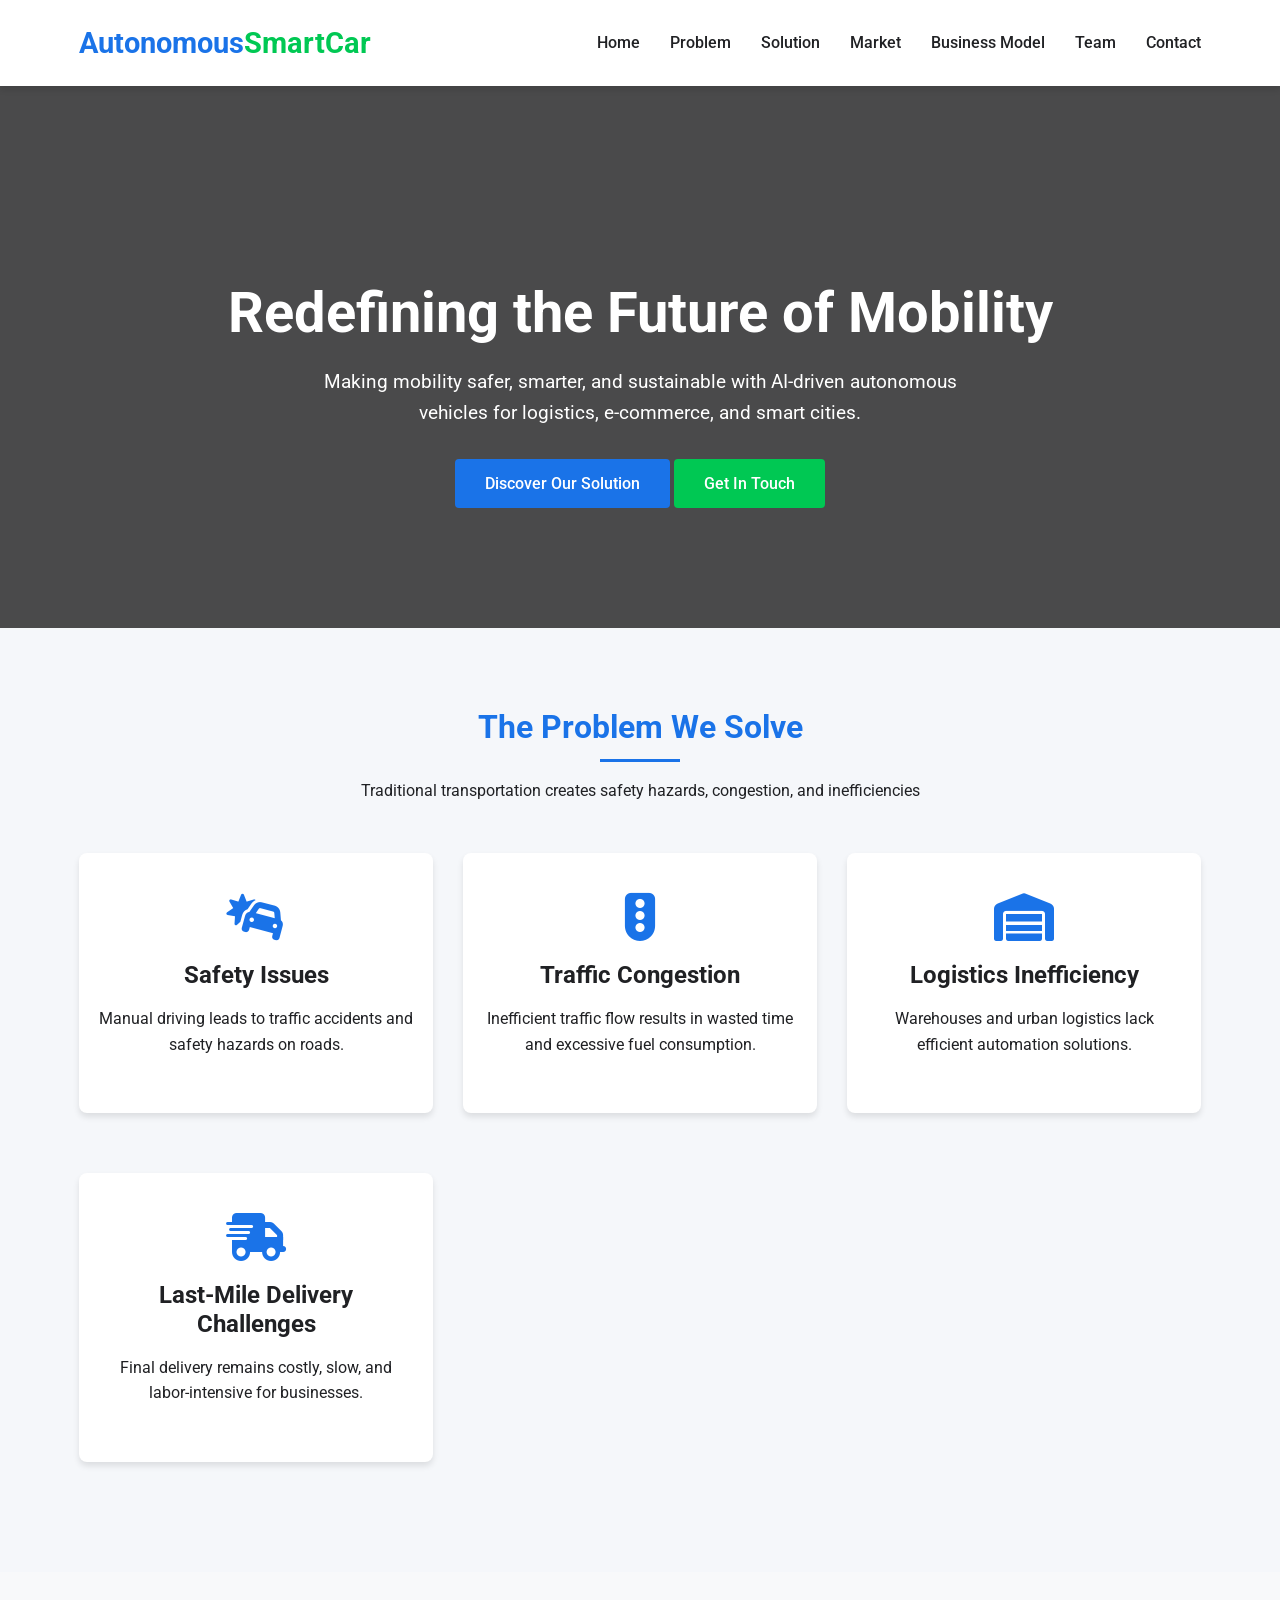
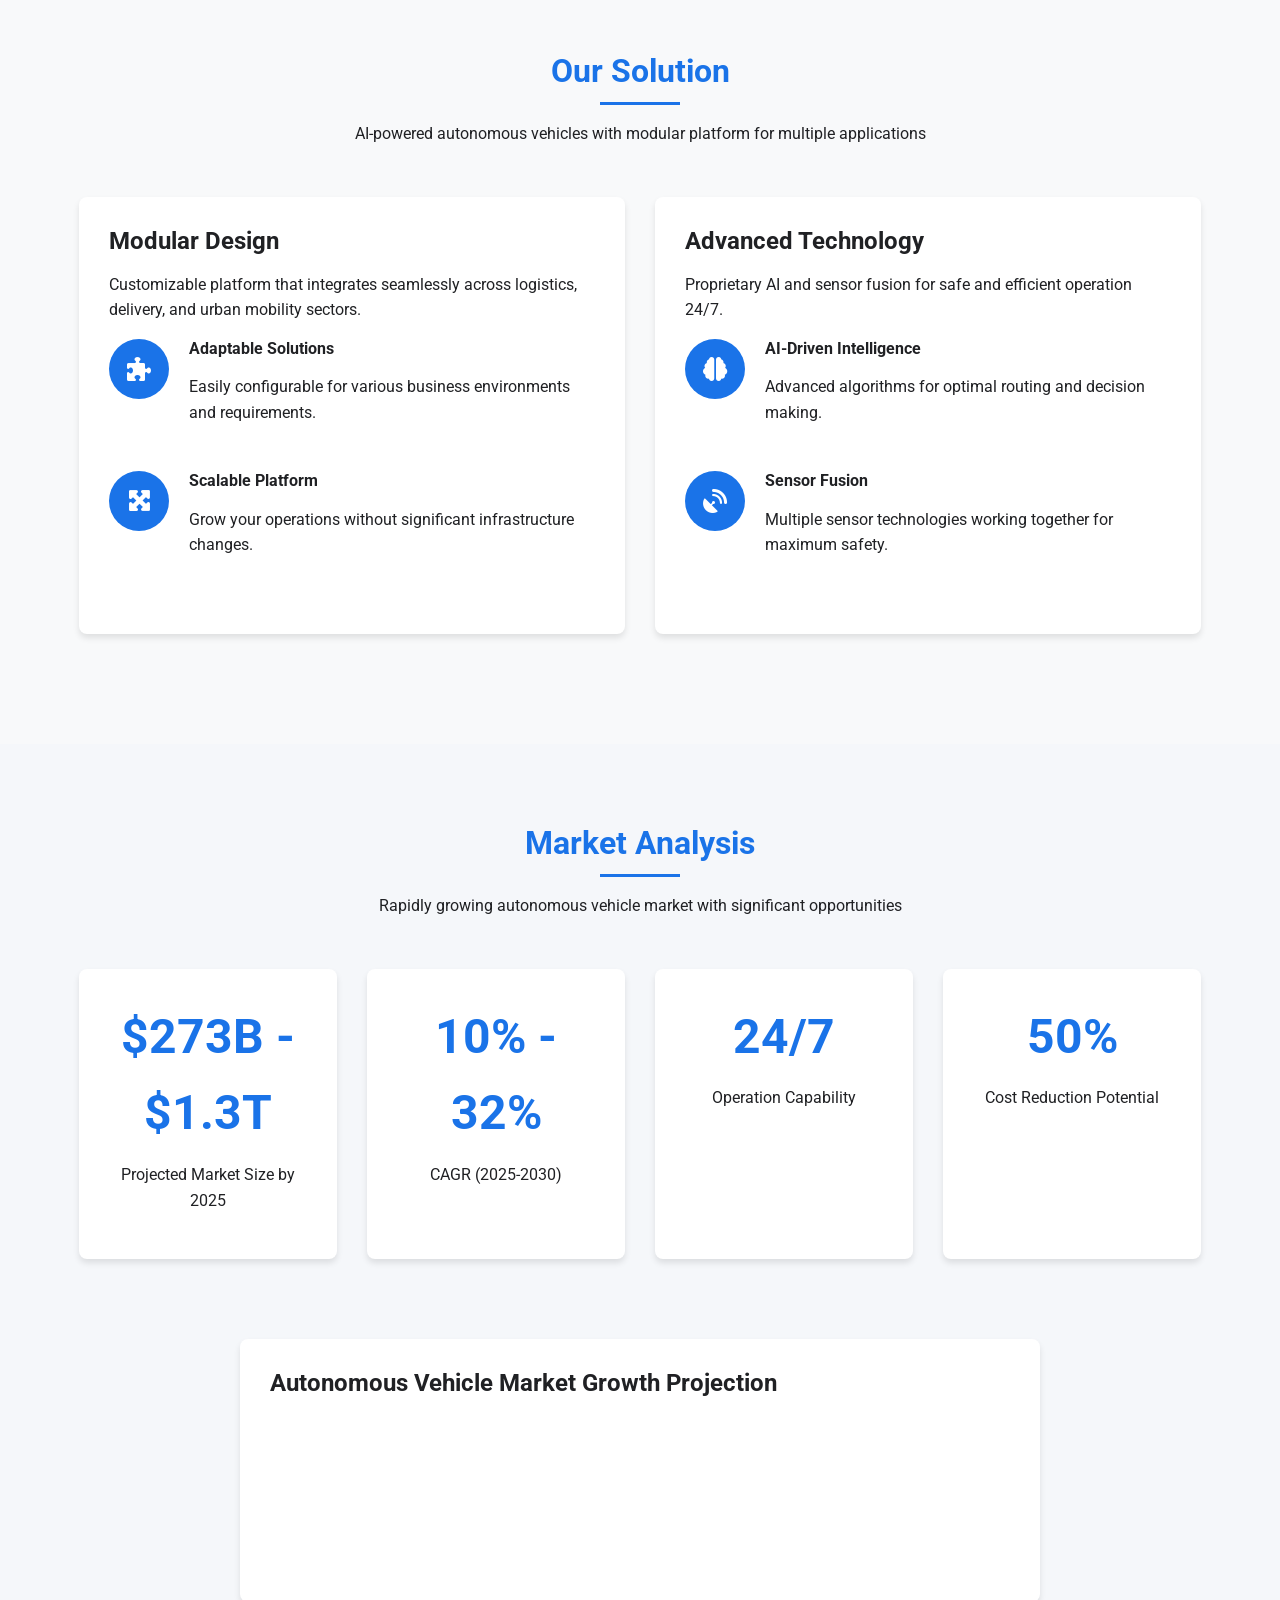
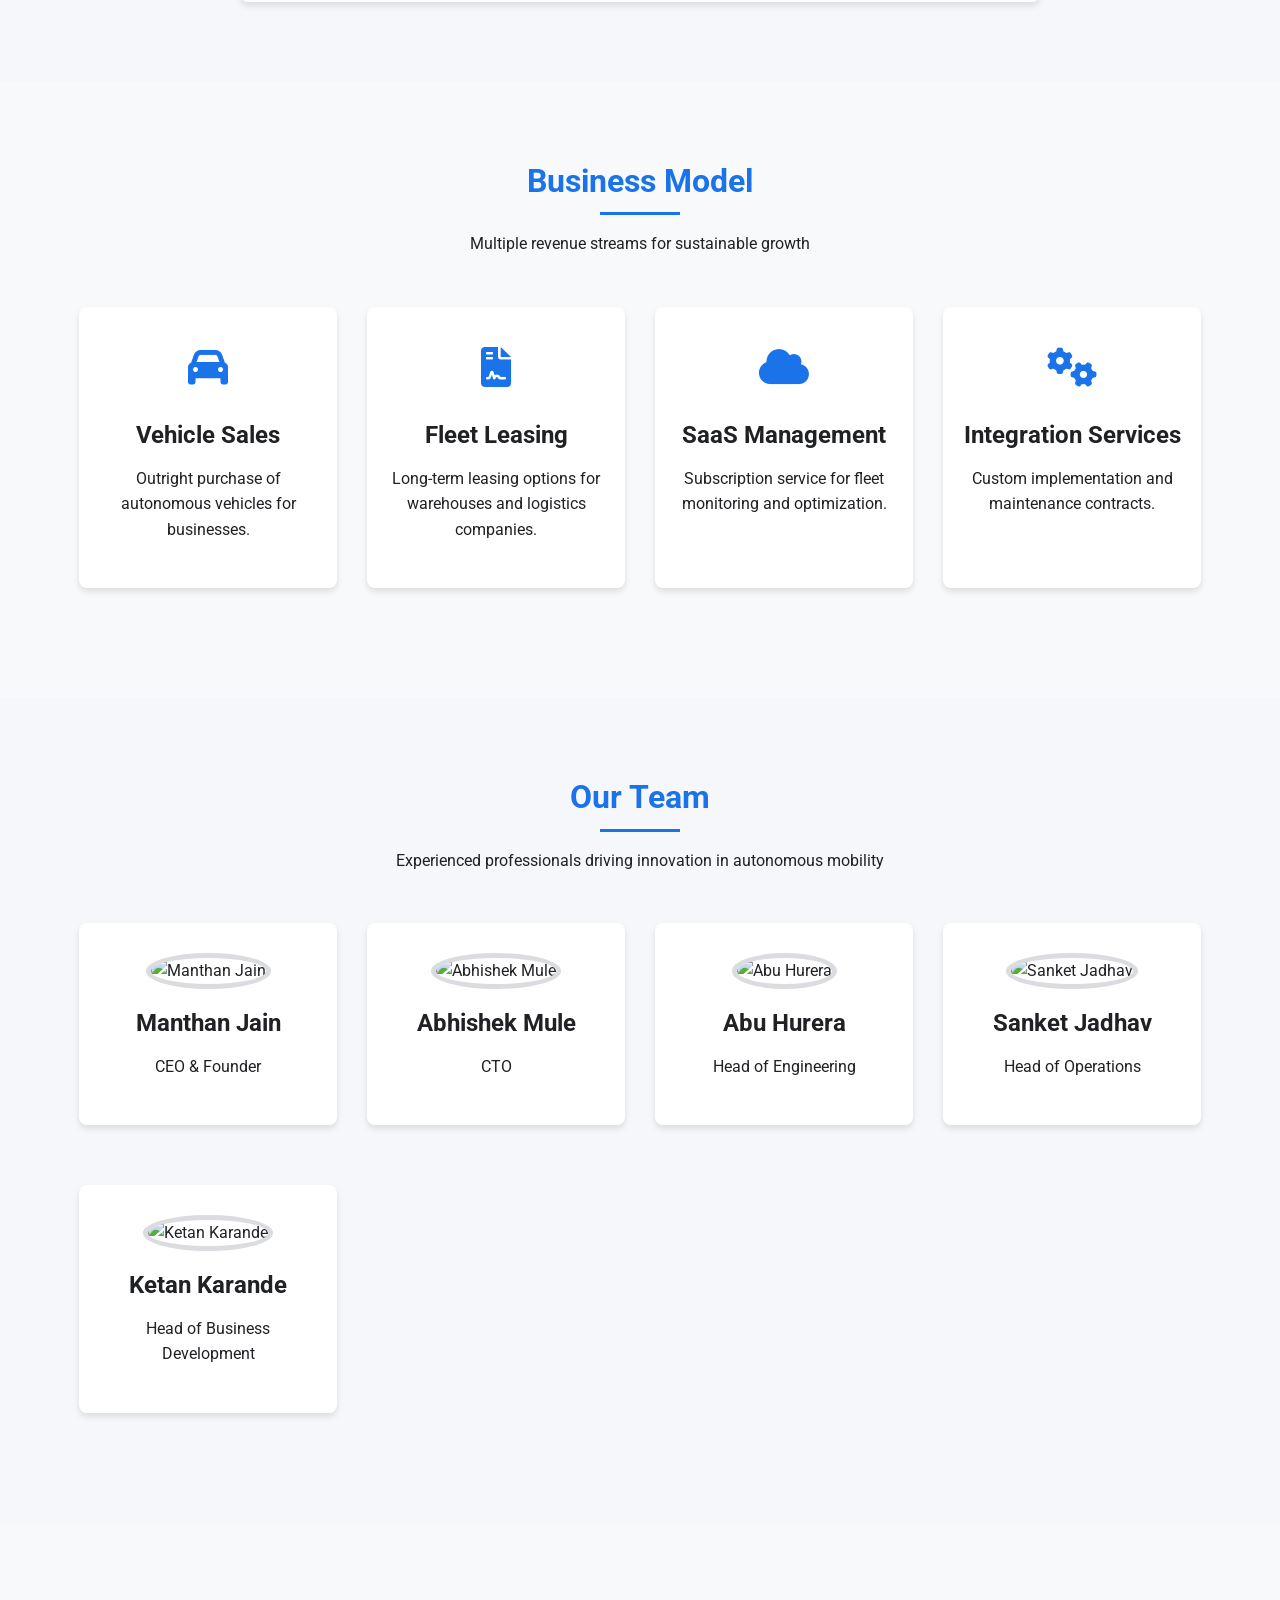
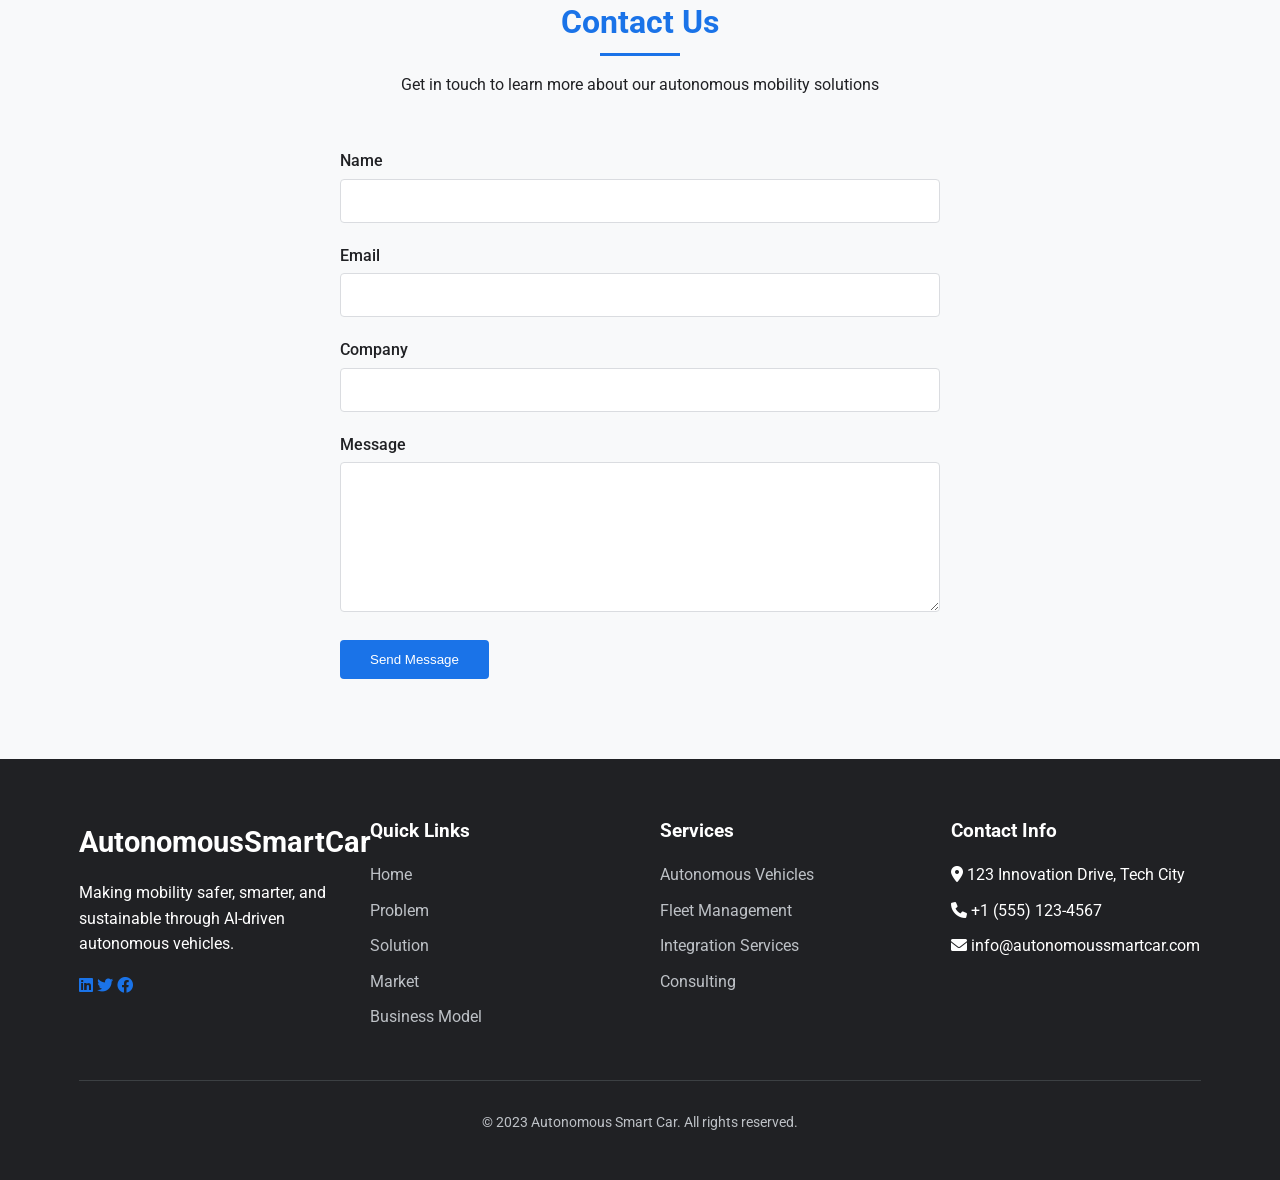
==== index.html @ 4f7dd230 "Add files via upload" ====
<!DOCTYPE html>
<html lang="en">
<head>
    <meta charset="UTF-8">
    <meta name="viewport" content="width=device-width, initial-scale=1.0">
    <title>Autonomous Smart Car - Redefining the Future of Mobility</title>
    <style>
        /* CSS Variables */
        :root {
            --primary: #1a73e8;
            --primary-dark: #0d47a1;
            --secondary: #00c853;
            --dark: #202124;
            --light: #f8f9fa;
            --gray: #5f6368;
            --light-gray: #dadce0;
            --shadow: 0 4px 6px rgba(0, 0, 0, 0.1);
            --transition: all 0.3s ease;
        }

        /* Reset and Base Styles */
        * {
            margin: 0;
            padding: 0;
            box-sizing: border-box;
        }

        html {
            scroll-behavior: smooth;
        }

        body {
            font-family: 'Roboto', Arial, sans-serif;
            line-height: 1.6;
            color: var(--dark);
            background-color: var(--light);
        }

        h1, h2, h3, h4, h5 {
            font-weight: 700;
            line-height: 1.2;
            margin-bottom: 1rem;
        }

        h1 {
            font-size: 2.5rem;
        }

        h2 {
            font-size: 2rem;
            color: var(--primary);
        }

        h3 {
            font-size: 1.5rem;
        }

        p {
            margin-bottom: 1rem;
        }

        a {
            text-decoration: none;
            color: var(--primary);
            transition: var(--transition);
        }

        a:hover {
            color: var(--primary-dark);
        }

        .container {
            width: 90%;
            max-width: 1200px;
            margin: 0 auto;
            padding: 0 15px;
        }

        .btn {
            display: inline-block;
            padding: 12px 30px;
            background-color: var(--primary);
            color: white;
            border: none;
            border-radius: 4px;
            font-weight: 500;
            cursor: pointer;
            transition: var(--transition);
            text-align: center;
        }

        .btn:hover {
            background-color: var(--primary-dark);
            transform: translateY(-2px);
            box-shadow: var(--shadow);
            color: white;
        }

        .btn-secondary {
            background-color: var(--secondary);
        }

        .btn-secondary:hover {
            background-color: #00b248;
        }

        .section {
            padding: 80px 0;
        }

        .section-title {
            text-align: center;
            margin-bottom: 50px;
        }

        .section-title h2 {
            position: relative;
            display: inline-block;
            padding-bottom: 15px;
        }

        .section-title h2:after {
            content: '';
            position: absolute;
            bottom: 0;
            left: 50%;
            transform: translateX(-50%);
            width: 80px;
            height: 3px;
            background-color: var(--primary);
        }

        .card {
            background: white;
            border-radius: 8px;
            box-shadow: var(--shadow);
            padding: 30px;
            margin-bottom: 30px;
            transition: var(--transition);
        }

        .card:hover {
            transform: translateY(-5px);
            box-shadow: 0 10px 20px rgba(0, 0, 0, 0.1);
        }

        /* Header Styles */
        header {
            background-color: white;
            box-shadow: var(--shadow);
            position: fixed;
            width: 100%;
            top: 0;
            z-index: 1000;
        }

        .navbar {
            display: flex;
            justify-content: space-between;
            align-items: center;
            padding: 20px 0;
        }

        .logo {
            font-size: 1.8rem;
            font-weight: 700;
            color: var(--primary);
        }

        .logo span {
            color: var(--secondary);
        }

        .nav-links {
            display: flex;
            list-style: none;
        }

        .nav-links li {
            margin-left: 30px;
        }

        .nav-links a {
            color: var(--dark);
            font-weight: 500;
        }

        .nav-links a:hover {
            color: var(--primary);
        }

        .hamburger {
            display: none;
            cursor: pointer;
        }

        /* Hero Section */
        .hero {
            background: linear-gradient(rgba(0, 0, 0, 0.7), rgba(0, 0, 0, 0.7)), url('https://images.unsplash.com/photo-1549317661-bd32c8ce0db2?ixlib=rb-1.2.1&auto=format&fit=crop&w=1350&q=80');
            background-size: cover;
            background-position: center;
            color: white;
            text-align: center;
            padding: 200px 0 120px;
            margin-top: 80px;
        }

        .hero h1 {
            font-size: 3.5rem;
            margin-bottom: 20px;
        }

        .hero p {
            font-size: 1.2rem;
            max-width: 700px;
            margin: 0 auto 30px;
        }

        /* Problem Section */
        .problem {
            background-color: #f5f7fa;
        }

        .problem-grid {
            display: grid;
            grid-template-columns: repeat(auto-fit, minmax(300px, 1fr));
            gap: 30px;
        }

        .problem-card {
            text-align: center;
            padding: 40px 20px;
        }

        .problem-card i {
            font-size: 3rem;
            color: var(--primary);
            margin-bottom: 20px;
        }

        /* Solution Section */
        .solution-features {
            display: grid;
            grid-template-columns: repeat(auto-fit, minmax(300px, 1fr));
            gap: 30px;
        }

        .feature {
            display: flex;
            align-items: flex-start;
            margin-bottom: 30px;
        }

        .feature-icon {
            flex-shrink: 0;
            width: 60px;
            height: 60px;
            background-color: var(--primary);
            color: white;
            border-radius: 50%;
            display: flex;
            align-items: center;
            justify-content: center;
            margin-right: 20px;
            font-size: 1.5rem;
        }

        /* Market Analysis */
        .market-analysis {
            background-color: #f5f7fa;
        }

        .market-stats {
            display: grid;
            grid-template-columns: repeat(auto-fit, minmax(250px, 1fr));
            gap: 30px;
            margin-bottom: 50px;
        }

        .stat {
            text-align: center;
            padding: 30px;
        }

        .stat-value {
            font-size: 3rem;
            font-weight: 700;
            color: var(--primary);
            margin-bottom: 10px;
        }

        .chart-container {
            max-width: 800px;
            margin: 0 auto;
            background: white;
            padding: 30px;
            border-radius: 8px;
            box-shadow: var(--shadow);
        }

        /* Business Model */
        .revenue-streams {
            display: grid;
            grid-template-columns: repeat(auto-fit, minmax(250px, 1fr));
            gap: 30px;
        }

        .stream {
            text-align: center;
            padding: 30px 20px;
        }

        .stream-icon {
            font-size: 2.5rem;
            color: var(--primary);
            margin-bottom: 20px;
        }

        /* Team Section */
        .team {
            background-color: #f5f7fa;
        }

        .team-members {
            display: grid;
            grid-template-columns: repeat(auto-fit, minmax(250px, 1fr));
            gap: 30px;
        }

        .member {
            text-align: center;
        }

        .member-img {
            width: 150px;
            height: 150px;
            border-radius: 50%;
            object-fit: cover;
            margin: 0 auto 20px;
            border: 5px solid var(--light-gray);
        }

        /* Contact Section */
        .contact-form {
            max-width: 600px;
            margin: 0 auto;
        }

        .form-group {
            margin-bottom: 20px;
        }

        .form-group label {
            display: block;
            margin-bottom: 5px;
            font-weight: 500;
        }

        .form-control {
            width: 100%;
            padding: 12px 15px;
            border: 1px solid var(--light-gray);
            border-radius: 4px;
            font-size: 1rem;
            transition: var(--transition);
        }

        .form-control:focus {
            outline: none;
            border-color: var(--primary);
            box-shadow: 0 0 0 2px rgba(26, 115, 232, 0.2);
        }

        textarea.form-control {
            min-height: 150px;
            resize: vertical;
        }

        /* Footer */
        footer {
            background-color: var(--dark);
            color: white;
            padding: 60px 0 30px;
        }

        .footer-content {
            display: grid;
            grid-template-columns: repeat(auto-fit, minmax(250px, 1fr));
            gap: 40px;
            margin-bottom: 40px;
        }

        .footer-logo {
            font-size: 1.8rem;
            font-weight: 700;
            margin-bottom: 15px;
        }

        .footer-links h3 {
            color: white;
            margin-bottom: 20px;
            font-size: 1.2rem;
        }

        .footer-links ul {
            list-style: none;
        }

        .footer-links li {
            margin-bottom: 10px;
        }

        .footer-links a {
            color: #bdc1c6;
        }

        .footer-links a:hover {
            color: white;
        }

        .copyright {
            text-align: center;
            padding-top: 30px;
            border-top: 1px solid #3c4043;
            color: #bdc1c6;
            font-size: 0.9rem;
        }

        /* Responsive Design */
        @media (max-width: 992px) {
            h1 {
                font-size: 2.2rem;
            }
            
            h2 {
                font-size: 1.8rem;
            }
            
            .hero {
                padding: 150px 0 100px;
            }
            
            .hero h1 {
                font-size: 2.8rem;
            }
        }

        @media (max-width: 768px) {
            .navbar {
                flex-wrap: wrap;
            }
            
            .nav-links {
                display: none;
                width: 100%;
                flex-direction: column;
                margin-top: 20px;
            }
            
            .nav-links.active {
                display: flex;
            }
            
            .nav-links li {
                margin: 10px 0;
            }
            
            .hamburger {
                display: block;
            }
            
            .hero h1 {
                font-size: 2.2rem;
            }
            
            .hero p {
                font-size: 1rem;
            }
        }

        @media (max-width: 576px) {
            .section {
                padding: 60px 0;
            }
            
            .hero {
                padding: 120px 0 80px;
            }
            
            .hero h1 {
                font-size: 1.8rem;
            }
            
            .btn {
                padding: 10px 20px;
            }
        }
    </style>
    <link rel="stylesheet" href="https://cdnjs.cloudflare.com/ajax/libs/font-awesome/6.0.0/css/all.min.css">
    <link href="https://fonts.googleapis.com/css2?family=Roboto:wght@300;400;500;700&display=swap" rel="stylesheet">
</head>
<body>
    <!-- Header -->
    <header>
        <div class="container">
            <nav class="navbar">
                <a href="#" class="logo">Autonomous<span>SmartCar</span></a>
                <ul class="nav-links">
                    <li><a href="#home">Home</a></li>
                    <li><a href="#problem">Problem</a></li>
                    <li><a href="#solution">Solution</a></li>
                    <li><a href="#market">Market</a></li>
                    <li><a href="#business">Business Model</a></li>
                    <li><a href="#team">Team</a></li>
                    <li><a href="#contact">Contact</a></li>
                </ul>
                <div class="hamburger">
                    <i class="fas fa-bars"></i>
                </div>
            </nav>
        </div>
    </header>

    <!-- Hero Section -->
    <section id="home" class="hero">
        <div class="container">
            <h1>Redefining the Future of Mobility</h1>
            <p>Making mobility safer, smarter, and sustainable with AI-driven autonomous vehicles for logistics, e-commerce, and smart cities.</p>
            <a href="#solution" class="btn">Discover Our Solution</a>
            <a href="#contact" class="btn btn-secondary">Get In Touch</a>
        </div>
    </section>

    <!-- Problem Section -->
    <section id="problem" class="section problem">
        <div class="container">
            <div class="section-title">
                <h2>The Problem We Solve</h2>
                <p>Traditional transportation creates safety hazards, congestion, and inefficiencies</p>
            </div>
            <div class="problem-grid">
                <div class="problem-card card">
                    <i class="fas fa-car-crash"></i>
                    <h3>Safety Issues</h3>
                    <p>Manual driving leads to traffic accidents and safety hazards on roads.</p>
                </div>
                <div class="problem-card card">
                    <i class="fas fa-traffic-light"></i>
                    <h3>Traffic Congestion</h3>
                    <p>Inefficient traffic flow results in wasted time and excessive fuel consumption.</p>
                </div>
                <div class="problem-card card">
                    <i class="fas fa-warehouse"></i>
                    <h3>Logistics Inefficiency</h3>
                    <p>Warehouses and urban logistics lack efficient automation solutions.</p>
                </div>
                <div class="problem-card card">
                    <i class="fas fa-shipping-fast"></i>
                    <h3>Last-Mile Delivery Challenges</h3>
                    <p>Final delivery remains costly, slow, and labor-intensive for businesses.</p>
                </div>
            </div>
        </div>
    </section>

    <!-- Solution Section -->
    <section id="solution" class="section">
        <div class="container">
            <div class="section-title">
                <h2>Our Solution</h2>
                <p>AI-powered autonomous vehicles with modular platform for multiple applications</p>
            </div>
            <div class="solution-features">
                <div class="card">
                    <h3>Modular Design</h3>
                    <p>Customizable platform that integrates seamlessly across logistics, delivery, and urban mobility sectors.</p>
                    <div class="feature">
                        <div class="feature-icon">
                            <i class="fas fa-puzzle-piece"></i>
                        </div>
                        <div>
                            <h4>Adaptable Solutions</h4>
                            <p>Easily configurable for various business environments and requirements.</p>
                        </div>
                    </div>
                    <div class="feature">
                        <div class="feature-icon">
                            <i class="fas fa-expand-arrows-alt"></i>
                        </div>
                        <div>
                            <h4>Scalable Platform</h4>
                            <p>Grow your operations without significant infrastructure changes.</p>
                        </div>
                    </div>
                </div>
                <div class="card">
                    <h3>Advanced Technology</h3>
                    <p>Proprietary AI and sensor fusion for safe and efficient operation 24/7.</p>
                    <div class="feature">
                        <div class="feature-icon">
                            <i class="fas fa-brain"></i>
                        </div>
                        <div>
                            <h4>AI-Driven Intelligence</h4>
                            <p>Advanced algorithms for optimal routing and decision making.</p>
                        </div>
                    </div>
                    <div class="feature">
                        <div class="feature-icon">
                            <i class="fas fa-satellite-dish"></i>
                        </div>
                        <div>
                            <h4>Sensor Fusion</h4>
                            <p>Multiple sensor technologies working together for maximum safety.</p>
                        </div>
                    </div>
                </div>
            </div>
        </div>
    </section>

    <!-- Market Analysis Section -->
    <section id="market" class="section market-analysis">
        <div class="container">
            <div class="section-title">
                <h2>Market Analysis</h2>
                <p>Rapidly growing autonomous vehicle market with significant opportunities</p>
            </div>
            <div class="market-stats">
                <div class="stat card">
                    <div class="stat-value">$273B - $1.3T</div>
                    <p>Projected Market Size by 2025</p>
                </div>
                <div class="stat card">
                    <div class="stat-value">10% - 32%</div>
                    <p>CAGR (2025-2030)</p>
                </div>
                <div class="stat card">
                    <div class="stat-value">24/7</div>
                    <p>Operation Capability</p>
                </div>
                <div class="stat card">
                    <div class="stat-value">50%</div>
                    <p>Cost Reduction Potential</p>
                </div>
            </div>
            <div class="chart-container">
                <h3>Autonomous Vehicle Market Growth Projection</h3>
                <canvas id="marketChart"></canvas>
            </div>
        </div>
    </section>

    <!-- Business Model Section -->
    <section id="business" class="section">
        <div class="container">
            <div class="section-title">
                <h2>Business Model</h2>
                <p>Multiple revenue streams for sustainable growth</p>
            </div>
            <div class="revenue-streams">
                <div class="stream card">
                    <div class="stream-icon">
                        <i class="fas fa-car"></i>
                    </div>
                    <h3>Vehicle Sales</h3>
                    <p>Outright purchase of autonomous vehicles for businesses.</p>
                </div>
                <div class="stream card">
                    <div class="stream-icon">
                        <i class="fas fa-file-contract"></i>
                    </div>
                    <h3>Fleet Leasing</h3>
                    <p>Long-term leasing options for warehouses and logistics companies.</p>
                </div>
                <div class="stream card">
                    <div class="stream-icon">
                        <i class="fas fa-cloud"></i>
                    </div>
                    <h3>SaaS Management</h3>
                    <p>Subscription service for fleet monitoring and optimization.</p>
                </div>
                <div class="stream card">
                    <div class="stream-icon">
                        <i class="fas fa-cogs"></i>
                    </div>
                    <h3>Integration Services</h3>
                    <p>Custom implementation and maintenance contracts.</p>
                </div>
            </div>
        </div>
    </section>

    <!-- Team Section -->
    <section id="team" class="section team">
        <div class="container">
            <div class="section-title">
                <h2>Our Team</h2>
                <p>Experienced professionals driving innovation in autonomous mobility</p>
            </div>
            <div class="team-members">
                <div class="member card">
                    <img src="https://randomuser.me/api/portraits/men/32.jpg" alt="Manthan Jain" class="member-img">
                    <h3>Manthan Jain</h3>
                    <p>CEO & Founder</p>
                </div>
                <div class="member card">
                    <img src="https://randomuser.me/api/portraits/men/22.jpg" alt="Abhishek Mule" class="member-img">
                    <h3>Abhishek Mule</h3>
                    <p>CTO</p>
                </div>
                <div class="member card">
                    <img src="https://randomuser.me/api/portraits/men/45.jpg" alt="Abu Hurera" class="member-img">
                    <h3>Abu Hurera</h3>
                    <p>Head of Engineering</p>
                </div>
                <div class="member card">
                    <img src="https://randomuser.me/api/portraits/men/67.jpg" alt="Sanket Jadhav" class="member-img">
                    <h3>Sanket Jadhav</h3>
                    <p>Head of Operations</p>
                </div>
                <div class="member card">
                    <img src="https://randomuser.me/api/portraits/men/89.jpg" alt="Ketan Karande" class="member-img">
                    <h3>Ketan Karande</h3>
                    <p>Head of Business Development</p>
                </div>
            </div>
        </div>
    </section>

    <!-- Contact Section -->
    <section id="contact" class="section">
        <div class="container">
            <div class="section-title">
                <h2>Contact Us</h2>
                <p>Get in touch to learn more about our autonomous mobility solutions</p>
            </div>
            <div class="contact-form">
                <form id="contactForm">
                    <div class="form-group">
                        <label for="name">Name</label>
                        <input type="text" id="name" class="form-control" required>
                    </div>
                    <div class="form-group">
                        <label for="email">Email</label>
                        <input type="email" id="email" class="form-control" required>
                    </div>
                    <div class="form-group">
                        <label for="company">Company</label>
                        <input type="text" id="company" class="form-control">
                    </div>
                    <div class="form-group">
                        <label for="message">Message</label>
                        <textarea id="message" class="form-control" required></textarea>
                    </div>
                    <button type="submit" class="btn">Send Message</button>
                </form>
            </div>
        </div>
    </section>

    <!-- Footer -->
    <footer>
        <div class="container">
            <div class="footer-content">
                <div class="footer-about">
                    <div class="footer-logo">Autonomous<span>SmartCar</span></div>
                    <p>Making mobility safer, smarter, and sustainable through AI-driven autonomous vehicles.</p>
                    <div class="social-links">
                        <a href="#"><i class="fab fa-linkedin"></i></a>
                        <a href="#"><i class="fab fa-twitter"></i></a>
                        <a href="#"><i class="fab fa-facebook"></i></a>
                    </div>
                </div>
                <div class="footer-links">
                    <h3>Quick Links</h3>
                    <ul>
                        <li><a href="#home">Home</a></li>
                        <li><a href="#problem">Problem</a></li>
                        <li><a href="#solution">Solution</a></li>
                        <li><a href="#market">Market</a></li>
                        <li><a href="#business">Business Model</a></li>
                    </ul>
                </div>
                <div class="footer-links">
                    <h3>Services</h3>
                    <ul>
                        <li><a href="#">Autonomous Vehicles</a></li>
                        <li><a href="#">Fleet Management</a></li>
                        <li><a href="#">Integration Services</a></li>
                        <li><a href="#">Consulting</a></li>
                    </ul>
                </div>
                <div class="footer-links">
                    <h3>Contact Info</h3>
                    <ul>
                        <li><i class="fas fa-map-marker-alt"></i> 123 Innovation Drive, Tech City</li>
                        <li><i class="fas fa-phone"></i> +1 (555) 123-4567</li>
                        <li><i class="fas fa-envelope"></i> info@autonomoussmartcar.com</li>
                    </ul>
                </div>
            </div>
            <div class="copyright">
                <p>&copy; 2023 Autonomous Smart Car. All rights reserved.</p>
            </div>
        </div>
    </footer>

    <!-- JavaScript -->
    <script>
        // Mobile Navigation Toggle
        document.querySelector('.hamburger').addEventListener('click', function() {
            document.querySelector('.nav-links').classList.toggle('active');
        });

        // Smooth Scrolling for Navigation Links
        document.querySelectorAll('a[href^="#"]').forEach(anchor => {
            anchor.addEventListener('click', function (e) {
                e.preventDefault();
                
                const targetId = this.getAttribute('href');
                if (targetId === '#') return;
                
                const targetElement = document.querySelector(targetId);
                if (targetElement) {
                    window.scrollTo({
                        top: targetElement.offsetTop - 80,
                        behavior: 'smooth'
                    });
                    
                    // Close mobile menu if open
                    document.querySelector('.nav-links').classList.remove('active');
                }
            });
        });

        // Contact Form Submission
        document.getElementById('contactForm').addEventListener('submit', function(e) {
            e.preventDefault();
            
            // Get form values
            const name = document.getElementById('name').value;
            const email = document.getElementById('email').value;
            const company = document.getElementById('company').value;
            const message = document.getElementById('message').value;
            
            // Simple validation
            if (name && email && message) {
                // In a real application, you would send this data to a server
                alert(`Thank you, ${name}! Your message has been sent. We'll get back to you soon.`);
                document.getElementById('contactForm').reset();
            } else {
                alert('Please fill in all required fields.');
            }
        });

        // Market Growth Chart
        window.onload = function() {
            const ctx = document.getElementById('marketChart').getContext('2d');
            
            // Chart data based on the provided market projections
            const marketChart = new Chart(ctx, {
                type: 'line',
                data: {
                    labels: ['2014', '2022', '2023', '2024-2025', '2026-2027', '2028-2029', '2030-2031'],
                    datasets: [
                        {
                            label: 'Conservative Estimate (Billion $)',
                            data: [10, 50, 70, 120, 180, 250, 350],
                            borderColor: '#1a73e8',
                            backgroundColor: 'rgba(26, 115, 232, 0.1)',
                            tension: 0.3,
                            fill: true
                        },
                        {
                            label: 'Aggressive Estimate (Billion $)',
                            data: [15, 80, 120, 273, 500, 800, 1300],
                            borderColor: '#00c853',
                            backgroundColor: 'rgba(0, 200, 83, 0.1)',
                            tension: 0.3,
                            fill: true
                        }
                    ]
                },
                options: {
                    responsive: true,
                    plugins: {
                        title: {
                            display: true,
                            text: 'Autonomous Vehicle Market Growth Projection'
                        },
                        legend: {
                            position: 'bottom'
                        }
                    },
                    scales: {
                        y: {
                            beginAtZero: true,
                            title: {
                                display: true,
                                text: 'Market Size (Billion $)'
                            }
                        }
                    }
                }
            });
        };
    </script>
    <script src="https://cdn.jsdelivr.net/npm/chart.js"></script>
</body>
</html>
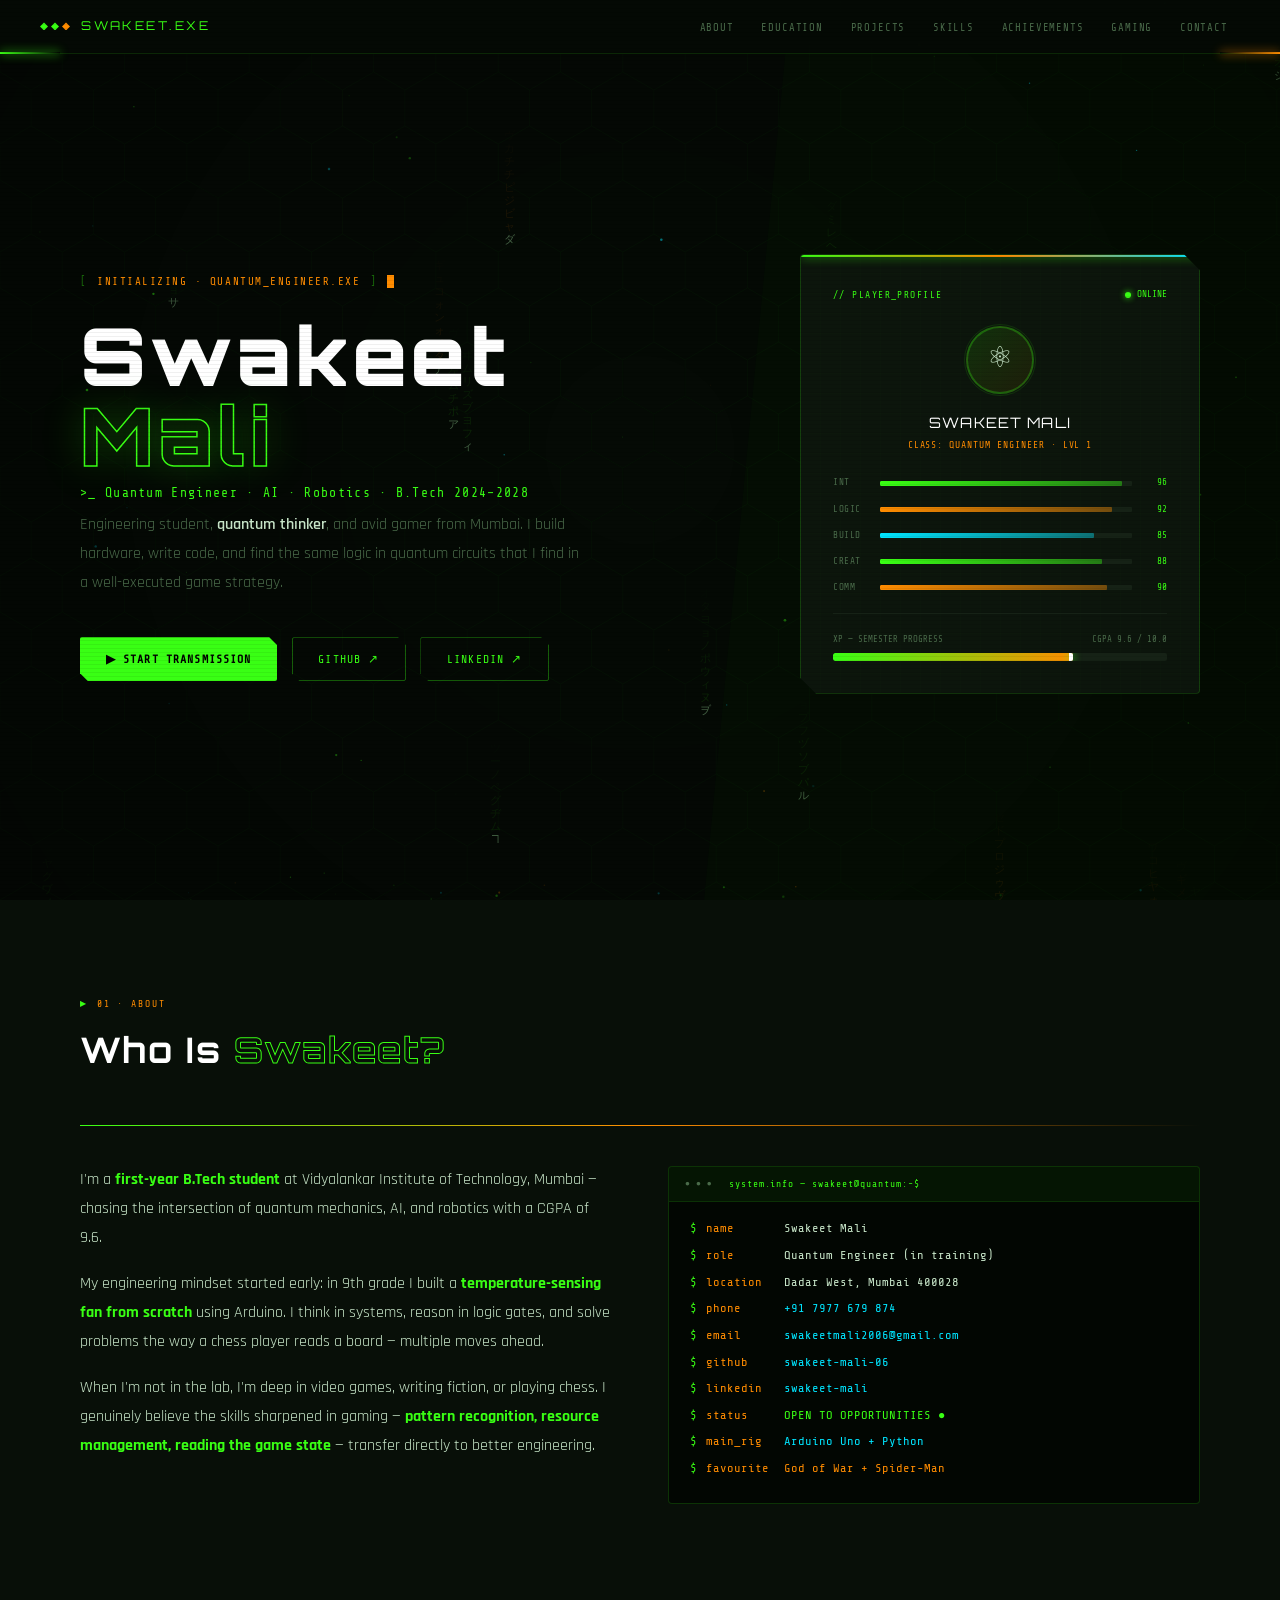
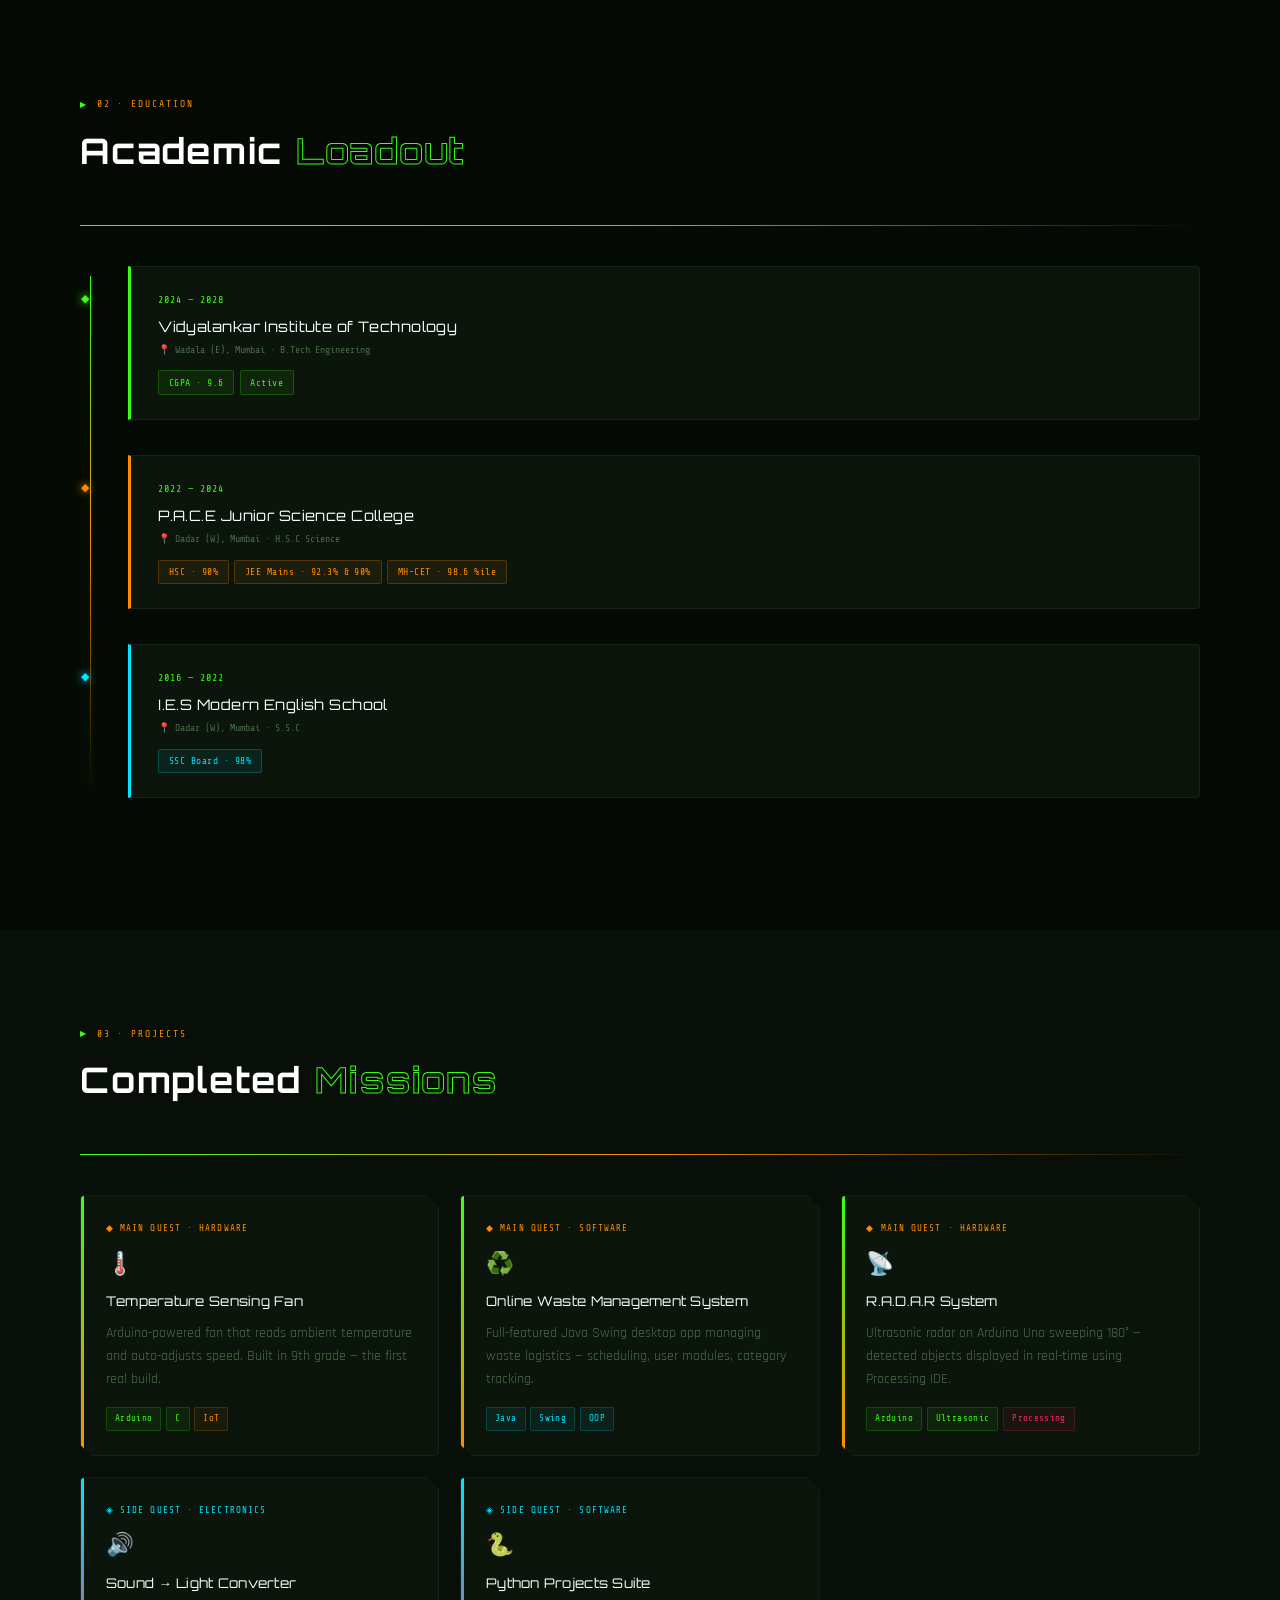
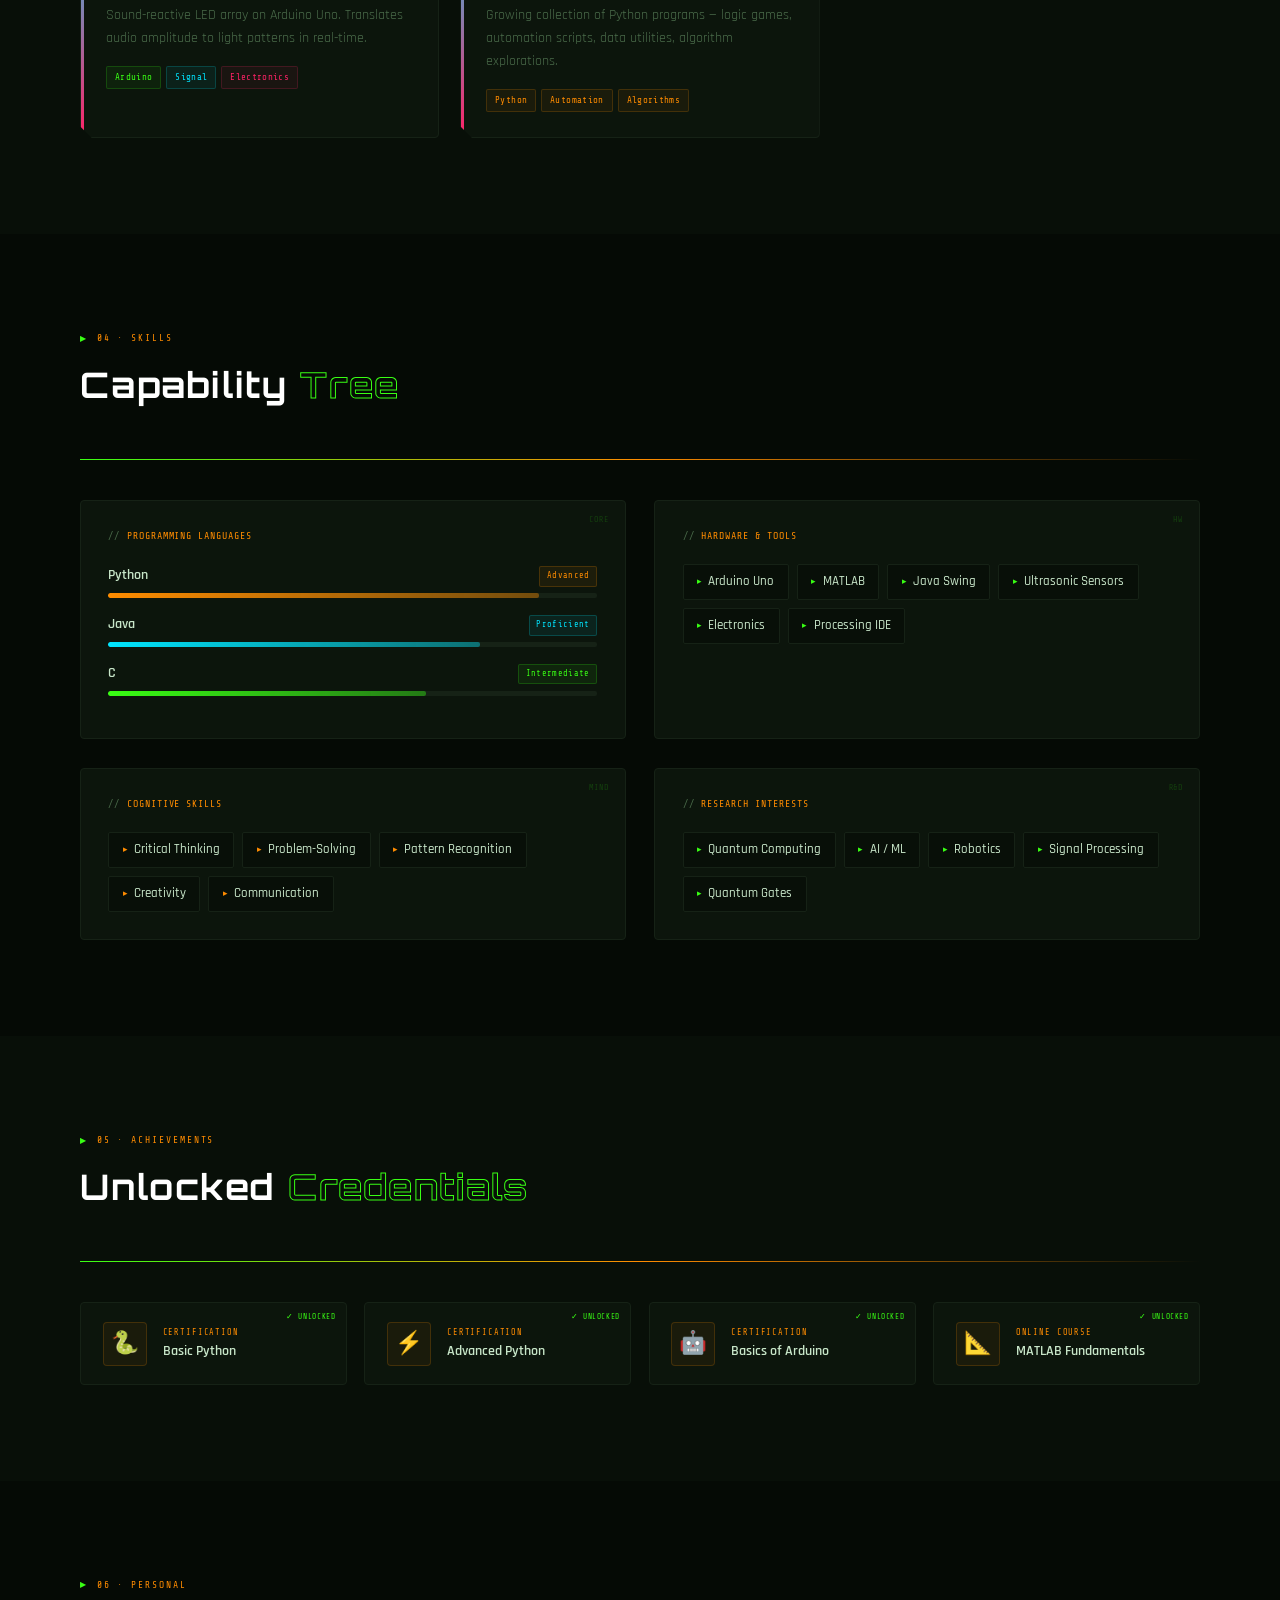
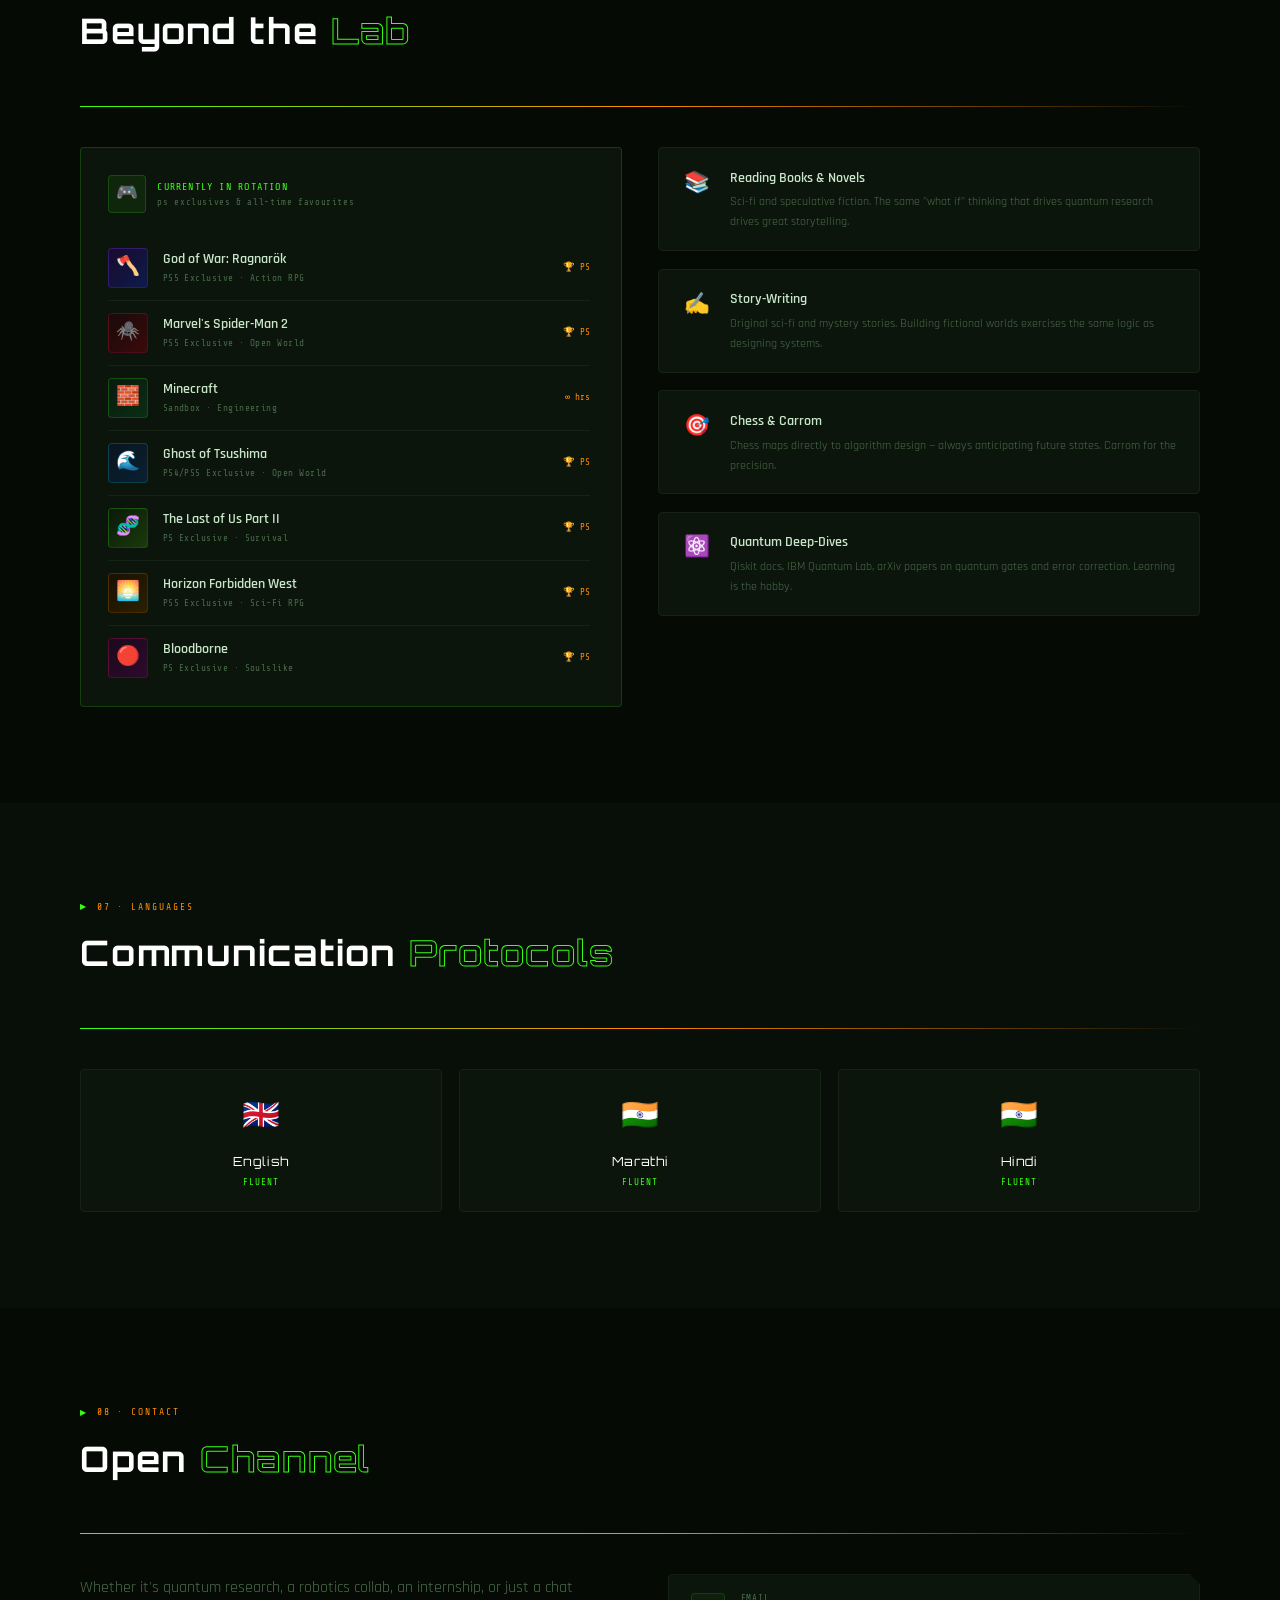
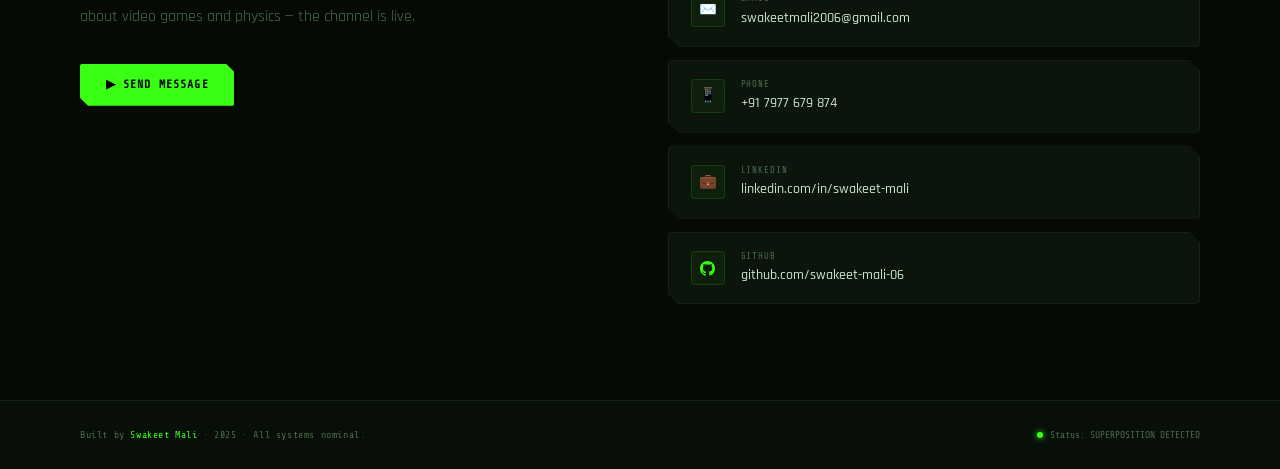
==== commit e47cfc46: "Rename swakeet_portfolio.html to index.html" ====
--- a/index.html
+++ b/index.html
@@ -1,914 +1,1029 @@
-
-<!DOCTYPE html>
-<html lang="en">
-<head>
-    <meta charset="UTF-8">
-    <meta name="viewport" content="width=device-width, initial-scale=1.0">
-    <title>Autonomous Smart Car - Redefining the Future of Mobility</title>
-    <style>
-        /* CSS Variables */
-        :root {
-            --primary: #1a73e8;
-            --primary-dark: #0d47a1;
-            --secondary: #00c853;
-            --dark: #202124;
-            --light: #f8f9fa;
-            --gray: #5f6368;
-            --light-gray: #dadce0;
-            --shadow: 0 4px 6px rgba(0, 0, 0, 0.1);
-            --transition: all 0.3s ease;
-        }
-
-        /* Reset and Base Styles */
-        * {
-            margin: 0;
-            padding: 0;
-            box-sizing: border-box;
-        }
-
-        html {
-            scroll-behavior: smooth;
-        }
-
-        body {
-            font-family: 'Roboto', Arial, sans-serif;
-            line-height: 1.6;
-            color: var(--dark);
-            background-color: var(--light);
-        }
-
-        h1, h2, h3, h4, h5 {
-            font-weight: 700;
-            line-height: 1.2;
-            margin-bottom: 1rem;
-        }
-
-        h1 {
-            font-size: 2.5rem;
-        }
-
-        h2 {
-            font-size: 2rem;
-            color: var(--primary);
-        }
-
-        h3 {
-            font-size: 1.5rem;
-        }
-
-        p {
-            margin-bottom: 1rem;
-        }
-
-        a {
-            text-decoration: none;
-            color: var(--primary);
-            transition: var(--transition);
-        }
-
-        a:hover {
-            color: var(--primary-dark);
-        }
-
-        .container {
-            width: 90%;
-            max-width: 1200px;
-            margin: 0 auto;
-            padding: 0 15px;
-        }
-
-        .btn {
-            display: inline-block;
-            padding: 12px 30px;
-            background-color: var(--primary);
-            color: white;
-            border: none;
-            border-radius: 4px;
-            font-weight: 500;
-            cursor: pointer;
-            transition: var(--transition);
-            text-align: center;
-        }
-
-        .btn:hover {
-            background-color: var(--primary-dark);
-            transform: translateY(-2px);
-            box-shadow: var(--shadow);
-            color: white;
-        }
-
-        .btn-secondary {
-            background-color: var(--secondary);
-        }
-
-        .btn-secondary:hover {
-            background-color: #00b248;
-        }
-
-        .section {
-            padding: 80px 0;
-        }
-
-        .section-title {
-            text-align: center;
-            margin-bottom: 50px;
-        }
-
-        .section-title h2 {
-            position: relative;
-            display: inline-block;
-            padding-bottom: 15px;
-        }
-
-        .section-title h2:after {
-            content: '';
-            position: absolute;
-            bottom: 0;
-            left: 50%;
-            transform: translateX(-50%);
-            width: 80px;
-            height: 3px;
-            background-color: var(--primary);
-        }
-
-        .card {
-            background: white;
-            border-radius: 8px;
-            box-shadow: var(--shadow);
-            padding: 30px;
-            margin-bottom: 30px;
-            transition: var(--transition);
-        }
-
-        .card:hover {
-            transform: translateY(-5px);
-            box-shadow: 0 10px 20px rgba(0, 0, 0, 0.1);
-        }
-
-        /* Header Styles */
-        header {
-            background-color: white;
-            box-shadow: var(--shadow);
-            position: fixed;
-            width: 100%;
-            top: 0;
-            z-index: 1000;
-        }
-
-        .navbar {
-            display: flex;
-            justify-content: space-between;
-            align-items: center;
-            padding: 20px 0;
-        }
-
-        .logo {
-            font-size: 1.8rem;
-            font-weight: 700;
-            color: var(--primary);
-        }
-
-        .logo span {
-            color: var(--secondary);
-        }
-
-        .nav-links {
-            display: flex;
-            list-style: none;
-        }
-
-        .nav-links li {
-            margin-left: 30px;
-        }
-
-        .nav-links a {
-            color: var(--dark);
-            font-weight: 500;
-        }
-
-        .nav-links a:hover {
-            color: var(--primary);
-        }
-
-        .hamburger {
-            display: none;
-            cursor: pointer;
-        }
-
-        /* Hero Section */
-        .hero {
-            background: linear-gradient(rgba(0, 0, 0, 0.7), rgba(0, 0, 0, 0.7)), url('https://images.unsplash.com/photo-1549317661-bd32c8ce0db2?ixlib=rb-1.2.1&auto=format&fit=crop&w=1350&q=80');
-            background-size: cover;
-            background-position: center;
-            color: white;
-            text-align: center;
-            padding: 200px 0 120px;
-            margin-top: 80px;
-        }
-
-        .hero h1 {
-            font-size: 3.5rem;
-            margin-bottom: 20px;
-        }
-
-        .hero p {
-            font-size: 1.2rem;
-            max-width: 700px;
-            margin: 0 auto 30px;
-        }
-
-        /* Problem Section */
-        .problem {
-            background-color: #f5f7fa;
-        }
-
-        .problem-grid {
-            display: grid;
-            grid-template-columns: repeat(auto-fit, minmax(300px, 1fr));
-            gap: 30px;
-        }
-
-        .problem-card {
-            text-align: center;
-            padding: 40px 20px;
-        }
-
-        .problem-card i {
-            font-size: 3rem;
-            color: var(--primary);
-            margin-bottom: 20px;
-        }
-
-        /* Solution Section */
-        .solution-features {
-            display: grid;
-            grid-template-columns: repeat(auto-fit, minmax(300px, 1fr));
-            gap: 30px;
-        }
-
-        .feature {
-            display: flex;
-            align-items: flex-start;
-            margin-bottom: 30px;
-        }
-
-        .feature-icon {
-            flex-shrink: 0;
-            width: 60px;
-            height: 60px;
-            background-color: var(--primary);
-            color: white;
-            border-radius: 50%;
-            display: flex;
-            align-items: center;
-            justify-content: center;
-            margin-right: 20px;
-            font-size: 1.5rem;
-        }
-
-        /* Market Analysis */
-        .market-analysis {
-            background-color: #f5f7fa;
-        }
-
-        .market-stats {
-            display: grid;
-            grid-template-columns: repeat(auto-fit, minmax(250px, 1fr));
-            gap: 30px;
-            margin-bottom: 50px;
-        }
-
-        .stat {
-            text-align: center;
-            padding: 30px;
-        }
-
-        .stat-value {
-            font-size: 3rem;
-            font-weight: 700;
-            color: var(--primary);
-            margin-bottom: 10px;
-        }
-
-        .chart-container {
-            max-width: 800px;
-            margin: 0 auto;
-            background: white;
-            padding: 30px;
-            border-radius: 8px;
-            box-shadow: var(--shadow);
-        }
-
-        /* Business Model */
-        .revenue-streams {
-            display: grid;
-            grid-template-columns: repeat(auto-fit, minmax(250px, 1fr));
-            gap: 30px;
-        }
-
-        .stream {
-            text-align: center;
-            padding: 30px 20px;
-        }
-
-        .stream-icon {
-            font-size: 2.5rem;
-            color: var(--primary);
-            margin-bottom: 20px;
-        }
-
-        /* Team Section */
-        .team {
-            background-color: #f5f7fa;
-        }
-
-        .team-members {
-            display: grid;
-            grid-template-columns: repeat(auto-fit, minmax(250px, 1fr));
-            gap: 30px;
-        }
-
-        .member {
-            text-align: center;
-        }
-
-        .member-img {
-            width: 150px;
-            height: 150px;
-            border-radius: 50%;
-            object-fit: cover;
-            margin: 0 auto 20px;
-            border: 5px solid var(--light-gray);
-        }
-
-        /* Contact Section */
-        .contact-form {
-            max-width: 600px;
-            margin: 0 auto;
-        }
-
-        .form-group {
-            margin-bottom: 20px;
-        }
-
-        .form-group label {
-            display: block;
-            margin-bottom: 5px;
-            font-weight: 500;
-        }
-
-        .form-control {
-            width: 100%;
-            padding: 12px 15px;
-            border: 1px solid var(--light-gray);
-            border-radius: 4px;
-            font-size: 1rem;
-            transition: var(--transition);
-        }
-
-        .form-control:focus {
-            outline: none;
-            border-color: var(--primary);
-            box-shadow: 0 0 0 2px rgba(26, 115, 232, 0.2);
-        }
-
-        textarea.form-control {
-            min-height: 150px;
-            resize: vertical;
-        }
-
-        /* Footer */
-        footer {
-            background-color: var(--dark);
-            color: white;
-            padding: 60px 0 30px;
-        }
-
-        .footer-content {
-            display: grid;
-            grid-template-columns: repeat(auto-fit, minmax(250px, 1fr));
-            gap: 40px;
-            margin-bottom: 40px;
-        }
-
-        .footer-logo {
-            font-size: 1.8rem;
-            font-weight: 700;
-            margin-bottom: 15px;
-        }
-
-        .footer-links h3 {
-            color: white;
-            margin-bottom: 20px;
-            font-size: 1.2rem;
-        }
-
-        .footer-links ul {
-            list-style: none;
-        }
-
-        .footer-links li {
-            margin-bottom: 10px;
-        }
-
-        .footer-links a {
-            color: #bdc1c6;
-        }
-
-        .footer-links a:hover {
-            color: white;
-        }
-
-        .copyright {
-            text-align: center;
-            padding-top: 30px;
-            border-top: 1px solid #3c4043;
-            color: #bdc1c6;
-            font-size: 0.9rem;
-        }
-
-        /* Responsive Design */
-        @media (max-width: 992px) {
-            h1 {
-                font-size: 2.2rem;
-            }
-            
-            h2 {
-                font-size: 1.8rem;
-            }
-            
-            .hero {
-                padding: 150px 0 100px;
-            }
-            
-            .hero h1 {
-                font-size: 2.8rem;
-            }
-        }
-
-        @media (max-width: 768px) {
-            .navbar {
-                flex-wrap: wrap;
-            }
-            
-            .nav-links {
-                display: none;
-                width: 100%;
-                flex-direction: column;
-                margin-top: 20px;
-            }
-            
-            .nav-links.active {
-                display: flex;
-            }
-            
-            .nav-links li {
-                margin: 10px 0;
-            }
-            
-            .hamburger {
-                display: block;
-            }
-            
-            .hero h1 {
-                font-size: 2.2rem;
-            }
-            
-            .hero p {
-                font-size: 1rem;
-            }
-        }
-
-        @media (max-width: 576px) {
-            .section {
-                padding: 60px 0;
-            }
-            
-            .hero {
-                padding: 120px 0 80px;
-            }
-            
-            .hero h1 {
-                font-size: 1.8rem;
-            }
-            
-            .btn {
-                padding: 10px 20px;
-            }
-        }
-    </style>
-    <link rel="stylesheet" href="https://cdnjs.cloudflare.com/ajax/libs/font-awesome/6.0.0/css/all.min.css">
-    <link href="https://fonts.googleapis.com/css2?family=Roboto:wght@300;400;500;700&display=swap" rel="stylesheet">
-</head>
-<body>
-    <!-- Header -->
-    <header>
-        <div class="container">
-            <nav class="navbar">
-                <a href="#" class="logo">Autonomous<span>SmartCar</span></a>
-                <ul class="nav-links">
-                    <li><a href="#home">Home</a></li>
-                    <li><a href="#problem">Problem</a></li>
-                    <li><a href="#solution">Solution</a></li>
-                    <li><a href="#market">Market</a></li>
-                    <li><a href="#business">Business Model</a></li>
-                    <li><a href="#team">Team</a></li>
-                    <li><a href="#contact">Contact</a></li>
-                </ul>
-                <div class="hamburger">
-                    <i class="fas fa-bars"></i>
-                </div>
-            </nav>
-        </div>
-    </header>
-
-    <!-- Hero Section -->
-    <section id="home" class="hero">
-        <div class="container">
-            <h1>Redefining the Future of Mobility</h1>
-            <p>Making mobility safer, smarter, and sustainable with AI-driven autonomous vehicles for logistics, e-commerce, and smart cities.</p>
-            <a href="#solution" class="btn">Discover Our Solution</a>
-            <a href="#contact" class="btn btn-secondary">Get In Touch</a>
-        </div>
-    </section>
-
-    <!-- Problem Section -->
-    <section id="problem" class="section problem">
-        <div class="container">
-            <div class="section-title">
-                <h2>The Problem We Solve</h2>
-                <p>Traditional transportation creates safety hazards, congestion, and inefficiencies</p>
-            </div>
-            <div class="problem-grid">
-                <div class="problem-card card">
-                    <i class="fas fa-car-crash"></i>
-                    <h3>Safety Issues</h3>
-                    <p>Manual driving leads to traffic accidents and safety hazards on roads.</p>
-                </div>
-                <div class="problem-card card">
-                    <i class="fas fa-traffic-light"></i>
-                    <h3>Traffic Congestion</h3>
-                    <p>Inefficient traffic flow results in wasted time and excessive fuel consumption.</p>
-                </div>
-                <div class="problem-card card">
-                    <i class="fas fa-warehouse"></i>
-                    <h3>Logistics Inefficiency</h3>
-                    <p>Warehouses and urban logistics lack efficient automation solutions.</p>
-                </div>
-                <div class="problem-card card">
-                    <i class="fas fa-shipping-fast"></i>
-                    <h3>Last-Mile Delivery Challenges</h3>
-                    <p>Final delivery remains costly, slow, and labor-intensive for businesses.</p>
-                </div>
-            </div>
-        </div>
-    </section>
-
-    <!-- Solution Section -->
-    <section id="solution" class="section">
-        <div class="container">
-            <div class="section-title">
-                <h2>Our Solution</h2>
-                <p>AI-powered autonomous vehicles with modular platform for multiple applications</p>
-            </div>
-            <div class="solution-features">
-                <div class="card">
-                    <h3>Modular Design</h3>
-                    <p>Customizable platform that integrates seamlessly across logistics, delivery, and urban mobility sectors.</p>
-                    <div class="feature">
-                        <div class="feature-icon">
-                            <i class="fas fa-puzzle-piece"></i>
-                        </div>
-                        <div>
-                            <h4>Adaptable Solutions</h4>
-                            <p>Easily configurable for various business environments and requirements.</p>
-                        </div>
-                    </div>
-                    <div class="feature">
-                        <div class="feature-icon">
-                            <i class="fas fa-expand-arrows-alt"></i>
-                        </div>
-                        <div>
-                            <h4>Scalable Platform</h4>
-                            <p>Grow your operations without significant infrastructure changes.</p>
-                        </div>
-                    </div>
-                </div>
-                <div class="card">
-                    <h3>Advanced Technology</h3>
-                    <p>Proprietary AI and sensor fusion for safe and efficient operation 24/7.</p>
-                    <div class="feature">
-                        <div class="feature-icon">
-                            <i class="fas fa-brain"></i>
-                        </div>
-                        <div>
-                            <h4>AI-Driven Intelligence</h4>
-                            <p>Advanced algorithms for optimal routing and decision making.</p>
-                        </div>
-                    </div>
-                    <div class="feature">
-                        <div class="feature-icon">
-                            <i class="fas fa-satellite-dish"></i>
-                        </div>
-                        <div>
-                            <h4>Sensor Fusion</h4>
-                            <p>Multiple sensor technologies working together for maximum safety.</p>
-                        </div>
-                    </div>
-                </div>
-            </div>
-        </div>
-    </section>
-
-    <!-- Market Analysis Section -->
-    <section id="market" class="section market-analysis">
-        <div class="container">
-            <div class="section-title">
-                <h2>Market Analysis</h2>
-                <p>Rapidly growing autonomous vehicle market with significant opportunities</p>
-            </div>
-            <div class="market-stats">
-                <div class="stat card">
-                    <div class="stat-value">$273B - $1.3T</div>
-                    <p>Projected Market Size by 2025</p>
-                </div>
-                <div class="stat card">
-                    <div class="stat-value">10% - 32%</div>
-                    <p>CAGR (2025-2030)</p>
-                </div>
-                <div class="stat card">
-                    <div class="stat-value">24/7</div>
-                    <p>Operation Capability</p>
-                </div>
-                <div class="stat card">
-                    <div class="stat-value">50%</div>
-                    <p>Cost Reduction Potential</p>
-                </div>
-            </div>
-            <div class="chart-container">
-                <h3>Autonomous Vehicle Market Growth Projection</h3>
-                <canvas id="marketChart"></canvas>
-            </div>
-        </div>
-    </section>
-
-    <!-- Business Model Section -->
-    <section id="business" class="section">
-        <div class="container">
-            <div class="section-title">
-                <h2>Business Model</h2>
-                <p>Multiple revenue streams for sustainable growth</p>
-            </div>
-            <div class="revenue-streams">
-                <div class="stream card">
-                    <div class="stream-icon">
-                        <i class="fas fa-car"></i>
-                    </div>
-                    <h3>Vehicle Sales</h3>
-                    <p>Outright purchase of autonomous vehicles for businesses.</p>
-                </div>
-                <div class="stream card">
-                    <div class="stream-icon">
-                        <i class="fas fa-file-contract"></i>
-                    </div>
-                    <h3>Fleet Leasing</h3>
-                    <p>Long-term leasing options for warehouses and logistics companies.</p>
-                </div>
-                <div class="stream card">
-                    <div class="stream-icon">
-                        <i class="fas fa-cloud"></i>
-                    </div>
-                    <h3>SaaS Management</h3>
-                    <p>Subscription service for fleet monitoring and optimization.</p>
-                </div>
-                <div class="stream card">
-                    <div class="stream-icon">
-                        <i class="fas fa-cogs"></i>
-                    </div>
-                    <h3>Integration Services</h3>
-                    <p>Custom implementation and maintenance contracts.</p>
-                </div>
-            </div>
-        </div>
-    </section>
-
-    <!-- Team Section -->
-    <section id="team" class="section team">
-        <div class="container">
-            <div class="section-title">
-                <h2>Our Team</h2>
-                <p>Experienced professionals driving innovation in autonomous mobility</p>
-            </div>
-            <div class="team-members">
-                <div class="member card">
-                    <img src="https://randomuser.me/api/portraits/men/32.jpg" alt="Manthan Jain" class="member-img">
-                    <h3>Manthan Jain</h3>
-                    <p>CEO & Founder</p>
-                </div>
-                <div class="member card">
-                    <img src="https://randomuser.me/api/portraits/men/22.jpg" alt="Abhishek Mule" class="member-img">
-                    <h3>Abhishek Mule</h3>
-                    <p>CTO</p>
-                </div>
-                <div class="member card">
-                    <img src="https://randomuser.me/api/portraits/men/45.jpg" alt="Abu Hurera" class="member-img">
-                    <h3>Abu Hurera</h3>
-                    <p>Head of Engineering</p>
-                </div>
-                <div class="member card">
-                    <img src="https://randomuser.me/api/portraits/men/67.jpg" alt="Sanket Jadhav" class="member-img">
-                    <h3>Sanket Jadhav</h3>
-                    <p>Head of Operations</p>
-                </div>
-                <div class="member card">
-                    <img src="https://randomuser.me/api/portraits/men/89.jpg" alt="Ketan Karande" class="member-img">
-                    <h3>Ketan Karande</h3>
-                    <p>Head of Business Development</p>
-                </div>
-            </div>
-        </div>
-    </section>
-
-    <!-- Contact Section -->
-    <section id="contact" class="section">
-        <div class="container">
-            <div class="section-title">
-                <h2>Contact Us</h2>
-                <p>Get in touch to learn more about our autonomous mobility solutions</p>
-            </div>
-            <div class="contact-form">
-                <form id="contactForm">
-                    <div class="form-group">
-                        <label for="name">Name</label>
-                        <input type="text" id="name" class="form-control" required>
-                    </div>
-                    <div class="form-group">
-                        <label for="email">Email</label>
-                        <input type="email" id="email" class="form-control" required>
-                    </div>
-                    <div class="form-group">
-                        <label for="company">Company</label>
-                        <input type="text" id="company" class="form-control">
-                    </div>
-                    <div class="form-group">
-                        <label for="message">Message</label>
-                        <textarea id="message" class="form-control" required></textarea>
-                    </div>
-                    <button type="submit" class="btn">Send Message</button>
-                </form>
-            </div>
-        </div>
-    </section>
-
-    <!-- Footer -->
-    <footer>
-        <div class="container">
-            <div class="footer-content">
-                <div class="footer-about">
-                    <div class="footer-logo">Autonomous<span>SmartCar</span></div>
-                    <p>Making mobility safer, smarter, and sustainable through AI-driven autonomous vehicles.</p>
-                    <div class="social-links">
-                        <a href="#"><i class="fab fa-linkedin"></i></a>
-                        <a href="#"><i class="fab fa-twitter"></i></a>
-                        <a href="#"><i class="fab fa-facebook"></i></a>
-                    </div>
-                </div>
-                <div class="footer-links">
-                    <h3>Quick Links</h3>
-                    <ul>
-                        <li><a href="#home">Home</a></li>
-                        <li><a href="#problem">Problem</a></li>
-                        <li><a href="#solution">Solution</a></li>
-                        <li><a href="#market">Market</a></li>
-                        <li><a href="#business">Business Model</a></li>
-                    </ul>
-                </div>
-                <div class="footer-links">
-                    <h3>Services</h3>
-                    <ul>
-                        <li><a href="#">Autonomous Vehicles</a></li>
-                        <li><a href="#">Fleet Management</a></li>
-                        <li><a href="#">Integration Services</a></li>
-                        <li><a href="#">Consulting</a></li>
-                    </ul>
-                </div>
-                <div class="footer-links">
-                    <h3>Contact Info</h3>
-                    <ul>
-                        <li><i class="fas fa-map-marker-alt"></i> 123 Innovation Drive, Tech City</li>
-                        <li><i class="fas fa-phone"></i> +1 (555) 123-4567</li>
-                        <li><i class="fas fa-envelope"></i> info@autonomoussmartcar.com</li>
-                    </ul>
-                </div>
-            </div>
-            <div class="copyright">
-                <p>&copy; 2023 Autonomous Smart Car. All rights reserved.</p>
-            </div>
-        </div>
-    </footer>
-
-    <!-- JavaScript -->
-    <script>
-        // Mobile Navigation Toggle
-        document.querySelector('.hamburger').addEventListener('click', function() {
-            document.querySelector('.nav-links').classList.toggle('active');
-        });
-
-        // Smooth Scrolling for Navigation Links
-        document.querySelectorAll('a[href^="#"]').forEach(anchor => {
-            anchor.addEventListener('click', function (e) {
-                e.preventDefault();
-                
-                const targetId = this.getAttribute('href');
-                if (targetId === '#') return;
-                
-                const targetElement = document.querySelector(targetId);
-                if (targetElement) {
-                    window.scrollTo({
-                        top: targetElement.offsetTop - 80,
-                        behavior: 'smooth'
-                    });
-                    
-                    // Close mobile menu if open
-                    document.querySelector('.nav-links').classList.remove('active');
-                }
-            });
-        });
-
-        // Contact Form Submission
-        document.getElementById('contactForm').addEventListener('submit', function(e) {
-            e.preventDefault();
-            
-            // Get form values
-            const name = document.getElementById('name').value;
-            const email = document.getElementById('email').value;
-            const company = document.getElementById('company').value;
-            const message = document.getElementById('message').value;
-            
-            // Simple validation
-            if (name && email && message) {
-                // In a real application, you would send this data to a server
-                alert(`Thank you, ${name}! Your message has been sent. We'll get back to you soon.`);
-                document.getElementById('contactForm').reset();
-            } else {
-                alert('Please fill in all required fields.');
-            }
-        });
-
-        // Market Growth Chart
-        window.onload = function() {
-            const ctx = document.getElementById('marketChart').getContext('2d');
-            
-            // Chart data based on the provided market projections
-            const marketChart = new Chart(ctx, {
-                type: 'line',
-                data: {
-                    labels: ['2014', '2022', '2023', '2024-2025', '2026-2027', '2028-2029', '2030-2031'],
-                    datasets: [
-                        {
-                            label: 'Conservative Estimate (Billion $)',
-                            data: [10, 50, 70, 120, 180, 250, 350],
-                            borderColor: '#1a73e8',
-                            backgroundColor: 'rgba(26, 115, 232, 0.1)',
-                            tension: 0.3,
-                            fill: true
-                        },
-                        {
-                            label: 'Aggressive Estimate (Billion $)',
-                            data: [15, 80, 120, 273, 500, 800, 1300],
-                            borderColor: '#00c853',
-                            backgroundColor: 'rgba(0, 200, 83, 0.1)',
-                            tension: 0.3,
-                            fill: true
-                        }
-                    ]
-                },
-                options: {
-                    responsive: true,
-                    plugins: {
-                        title: {
-                            display: true,
-                            text: 'Autonomous Vehicle Market Growth Projection'
-                        },
-                        legend: {
-                            position: 'bottom'
-                        }
-                    },
-                    scales: {
-                        y: {
-                            beginAtZero: true,
-                            title: {
-                                display: true,
-                                text: 'Market Size (Billion $)'
-                            }
-                        }
-                    }
-                }
-            });
-        };
-    </script>
-    <script src="https://cdn.jsdelivr.net/npm/chart.js"></script>
-</body>
-</html>
-
-
+<!DOCTYPE html>
+<html lang="en">
+<head>
+  <meta charset="UTF-8"/>
+  <meta name="viewport" content="width=device-width, initial-scale=1.0"/>
+  <title>Swakeet Mali · Quantum Engineer</title>
+  <link href="https://fonts.googleapis.com/css2?family=Orbitron:wght@400;600;700;900&family=Rajdhani:wght@300;400;500;600;700&family=Share+Tech+Mono&display=swap" rel="stylesheet"/>
+  <style>
+    :root {
+      --bg:       #050a05;
+      --surface:  #080f08;
+      --card:     #0c150c;
+      --border:   #162216;
+      --g1:       #39ff14;
+      --g2:       #ff8c00;
+      --g3:       #00e5ff;
+      --g4:       #ff2266;
+      --text:     #c8e6c9;
+      --muted:    #4a6b4a;
+      --orb:      'Orbitron', sans-serif;
+      --raj:      'Rajdhani', sans-serif;
+      --mono:     'Share Tech Mono', monospace;
+    }
+    *, *::before, *::after { box-sizing: border-box; margin: 0; padding: 0; }
+    html { scroll-behavior: smooth; }
+    body { background: var(--bg); color: var(--text); font-family: var(--raj); line-height: 1.7; overflow-x: hidden; }
+    ::selection { background: var(--g1); color: #000; }
+    a { color: var(--g1); text-decoration: none; }
+    a:hover { color: #fff; }
+    ::-webkit-scrollbar { width: 4px; }
+    ::-webkit-scrollbar-track { background: var(--bg); }
+    ::-webkit-scrollbar-thumb { background: var(--g1); border-radius: 2px; }
+
+    #bg-canvas { position: fixed; inset: 0; z-index: 0; pointer-events: none; }
+
+    body::after {
+      content: '';
+      position: fixed; inset: 0;
+      background: repeating-linear-gradient(0deg, transparent, transparent 3px, rgba(0,0,0,0.06) 3px, rgba(0,0,0,0.06) 4px);
+      pointer-events: none;
+      z-index: 9000;
+    }
+
+    /* ---- NAV ---- */
+    nav {
+      position: fixed; top: 0; left: 0; right: 0; z-index: 500;
+      display: flex; align-items: center; justify-content: space-between;
+      padding: 0.8rem 2.5rem;
+      background: rgba(5,10,5,0.92);
+      backdrop-filter: blur(14px);
+      border-bottom: 1px solid rgba(57,255,20,0.12);
+    }
+    nav::before, nav::after { content: ''; position: absolute; bottom: -1px; width: 60px; height: 2px; }
+    nav::before { left: 0; background: linear-gradient(90deg, var(--g1), transparent); box-shadow: 0 0 10px var(--g1); }
+    nav::after  { right: 0; background: linear-gradient(270deg, var(--g2), transparent); box-shadow: 0 0 10px var(--g2); }
+    .nav-logo {
+      font-family: var(--orb); font-size: 0.76rem; color: var(--g1);
+      letter-spacing: 0.2em; display: flex; align-items: center; gap: 0.7rem;
+    }
+    .health-bar { display: flex; align-items: center; gap: 3px; }
+    .health-pip {
+      width: 8px; height: 8px; background: var(--g1);
+      clip-path: polygon(50% 0%, 100% 50%, 50% 100%, 0% 50%);
+      animation: pipPulse 2s ease-in-out infinite;
+    }
+    .health-pip:nth-child(2) { animation-delay: 0.2s; }
+    .health-pip:nth-child(3) { animation-delay: 0.4s; background: var(--g2); }
+    @keyframes pipPulse { 0%,100%{opacity:1;transform:scale(1)} 50%{opacity:0.4;transform:scale(0.7)} }
+    .nav-links { display: flex; gap: 0.2rem; list-style: none; }
+    .nav-links a {
+      font-family: var(--mono); font-size: 0.66rem; color: var(--muted);
+      letter-spacing: 0.08em; text-transform: uppercase;
+      padding: 0.3rem 0.7rem; border: 1px solid transparent; border-radius: 2px;
+      transition: all 0.2s;
+    }
+    .nav-links a:hover { color: var(--g1); border-color: rgba(57,255,20,0.3); background: rgba(57,255,20,0.05); }
+    .hamburger { display: none; flex-direction: column; gap: 5px; cursor: pointer; background: none; border: none; }
+    .hamburger span { display: block; width: 22px; height: 1.5px; background: var(--g1); transition: all 0.3s; }
+
+    /* ---- HERO ---- */
+    #hero {
+      min-height: 100vh;
+      display: grid; grid-template-columns: 1fr 400px; gap: 3rem;
+      align-items: center; padding: 7rem 5rem 4rem;
+      position: relative; z-index: 1;
+    }
+    #hero::before {
+      content: ''; position: absolute; top: 0; right: 0; width: 45%; height: 100%;
+      background: rgba(57,255,20,0.018);
+      clip-path: polygon(15% 0%, 100% 0%, 100% 100%, 0% 100%);
+      pointer-events: none;
+    }
+    .hero-tag {
+      display: inline-flex; align-items: center; gap: 0.6rem;
+      font-family: var(--mono); font-size: 0.68rem; color: var(--g2);
+      letter-spacing: 0.14em; text-transform: uppercase; margin-bottom: 1.5rem;
+      opacity: 0; animation: fadeUp 0.6s 0.1s forwards;
+    }
+    .blink-cursor {
+      display: inline-block; width: 7px; height: 13px; background: var(--g2);
+      animation: blink 1s step-end infinite; vertical-align: middle;
+    }
+    @keyframes blink { 0%,100%{opacity:1} 50%{opacity:0} }
+    .hero-name {
+      font-family: var(--orb); font-size: clamp(2.4rem, 6.5vw, 5rem);
+      font-weight: 900; line-height: 1.0; letter-spacing: 0.06em;
+      margin-bottom: 0.4rem; opacity: 0; animation: fadeUp 0.6s 0.25s forwards;
+    }
+    .hero-name .fn { color: #fff; }
+    .hero-name .ln {
+      display: block; color: transparent;
+      -webkit-text-stroke: 1.5px var(--g1);
+      text-shadow: 0 0 40px rgba(57,255,20,0.25);
+    }
+    .hero-role {
+      font-family: var(--mono); font-size: 0.82rem; color: var(--g1);
+      letter-spacing: 0.1em; margin-bottom: 0.4rem;
+      opacity: 0; animation: fadeUp 0.6s 0.4s forwards;
+    }
+    .hero-desc {
+      font-size: 1.02rem; color: var(--muted); font-weight: 400;
+      max-width: 510px; margin-bottom: 2.5rem; line-height: 1.78;
+      opacity: 0; animation: fadeUp 0.6s 0.55s forwards;
+    }
+    .hero-desc strong { color: var(--text); font-weight: 600; }
+    .hero-cta {
+      display: flex; gap: 0.9rem; flex-wrap: wrap;
+      opacity: 0; animation: fadeUp 0.6s 0.7s forwards;
+    }
+    @keyframes fadeUp { from{opacity:0;transform:translateY(20px)} to{opacity:1;transform:none} }
+
+    .btn {
+      display: inline-flex; align-items: center; gap: 0.5rem;
+      padding: 0.7rem 1.6rem; font-family: var(--mono); font-size: 0.72rem;
+      letter-spacing: 0.1em; text-transform: uppercase;
+      border-radius: 2px; cursor: pointer; border: none; transition: all 0.25s;
+      clip-path: polygon(0 0, calc(100% - 8px) 0, 100% 8px, 100% 100%, 8px 100%, 0 calc(100% - 8px));
+    }
+    .btn-primary { background: var(--g1); color: #000; font-weight: 700; }
+    .btn-primary:hover { background: #fff; box-shadow: 0 0 28px rgba(57,255,20,0.55); color: #000; }
+    .btn-outline { background: transparent; color: var(--g1); border: 1px solid rgba(57,255,20,0.35); }
+    .btn-outline:hover { background: rgba(57,255,20,0.07); border-color: var(--g1); }
+
+    /* Player Card */
+    .player-card {
+      background: var(--card); border: 1px solid rgba(57,255,20,0.18);
+      border-radius: 4px; padding: 2rem; position: relative; overflow: hidden;
+      opacity: 0; animation: fadeUp 0.8s 0.6s forwards;
+      clip-path: polygon(0 0, calc(100% - 16px) 0, 100% 16px, 100% 100%, 16px 100%, 0 calc(100% - 16px));
+    }
+    .player-card::before {
+      content: ''; position: absolute; top: 0; left: 0; right: 0; height: 2px;
+      background: linear-gradient(90deg, var(--g1), var(--g2), var(--g3));
+      box-shadow: 0 0 10px var(--g1);
+    }
+    .player-card::after {
+      content: ''; position: absolute; inset: 0;
+      background: repeating-linear-gradient(0deg, transparent, transparent 19px, rgba(57,255,20,0.02) 20px),
+                  repeating-linear-gradient(90deg, transparent, transparent 19px, rgba(57,255,20,0.02) 20px);
+      pointer-events: none;
+    }
+    .pc-hdr {
+      display: flex; align-items: center; justify-content: space-between;
+      margin-bottom: 1.4rem; position: relative; z-index: 1;
+    }
+    .pc-ttl { font-family: var(--mono); font-size: 0.6rem; color: var(--g1); letter-spacing: 0.15em; text-transform: uppercase; }
+    .pc-online {
+      display: flex; align-items: center; gap: 0.4rem;
+      font-family: var(--mono); font-size: 0.58rem; color: var(--g1);
+    }
+    .pc-online::before { content: ''; width: 6px; height: 6px; border-radius: 50%; background: var(--g1); animation: blink 1.5s infinite; box-shadow: 0 0 6px var(--g1); }
+    .pc-avatar {
+      width: 68px; height: 68px; border-radius: 50%;
+      background: linear-gradient(135deg, rgba(57,255,20,0.12), rgba(255,140,0,0.08));
+      border: 2px solid rgba(57,255,20,0.28);
+      display: flex; align-items: center; justify-content: center; font-size: 1.8rem;
+      margin: 0 auto 1rem; position: relative; z-index: 1;
+    }
+    .pc-avatar::after { content: ''; position: absolute; inset: -4px; border-radius: 50%; border: 1px solid rgba(57,255,20,0.12); }
+    .pc-name { font-family: var(--orb); font-size: 0.9rem; color: #fff; text-align: center; letter-spacing: 0.08em; margin-bottom: 0.15rem; position: relative; z-index: 1; }
+    .pc-class { font-family: var(--mono); font-size: 0.6rem; color: var(--g2); text-align: center; letter-spacing: 0.1em; text-transform: uppercase; margin-bottom: 1.4rem; position: relative; z-index: 1; }
+    .stat-row { display: flex; align-items: center; gap: 0.7rem; margin-bottom: 0.65rem; position: relative; z-index: 1; }
+    .s-lbl { font-family: var(--mono); font-size: 0.58rem; color: var(--muted); text-transform: uppercase; letter-spacing: 0.06em; width: 36px; flex-shrink: 0; }
+    .s-bar { flex: 1; height: 5px; background: var(--border); border-radius: 1px; overflow: hidden; }
+    .s-fill { height: 100%; border-radius: 1px; transform-origin: left; transform: scaleX(0); animation: growBar 1.4s ease forwards; }
+    @keyframes growBar { to { transform: scaleX(1); } }
+    .sf-g { background: linear-gradient(90deg, var(--g1), rgba(57,255,20,0.4)); }
+    .sf-a { background: linear-gradient(90deg, var(--g2), rgba(255,140,0,0.4)); }
+    .sf-b { background: linear-gradient(90deg, var(--g3), rgba(0,229,255,0.4)); }
+    .s-num { font-family: var(--mono); font-size: 0.58rem; color: var(--g1); width: 24px; text-align: right; flex-shrink: 0; }
+    .xp-wrap { margin-top: 1.1rem; padding-top: 1.1rem; border-top: 1px solid var(--border); position: relative; z-index: 1; }
+    .xp-lbl { display: flex; justify-content: space-between; font-family: var(--mono); font-size: 0.56rem; color: var(--muted); margin-bottom: 0.35rem; }
+    .xp-track { height: 8px; background: var(--border); border-radius: 2px; overflow: hidden; }
+    .xp-fill {
+      height: 100%; background: linear-gradient(90deg, var(--g1), var(--g2));
+      border-radius: 2px; width: 72%; transform-origin: left; transform: scaleX(0);
+      animation: growBar 1.8s 0.9s ease forwards; position: relative;
+    }
+    .xp-fill::after { content: ''; position: absolute; right: 0; top: 0; bottom: 0; width: 4px; background: #fff; box-shadow: 0 0 8px var(--g1); border-radius: 0 2px 2px 0; }
+
+    /* ---- SECTIONS ---- */
+    section { position: relative; z-index: 1; padding: 6rem 5rem; }
+    .sec-tag {
+      font-family: var(--mono); font-size: 0.6rem; color: var(--g2);
+      letter-spacing: 0.2em; text-transform: uppercase; margin-bottom: 0.5rem;
+      display: flex; align-items: center; gap: 0.55rem;
+    }
+    .sec-tag::before { content: '▶'; font-size: 0.5rem; color: var(--g1); }
+    .sec-title {
+      font-family: var(--orb); font-size: clamp(1.5rem, 3.2vw, 2.2rem);
+      font-weight: 700; color: #fff; letter-spacing: 0.05em; margin-bottom: 2.8rem;
+    }
+    .sec-title em { font-style: normal; -webkit-text-stroke: 1px var(--g1); color: transparent; }
+    .g-rule { height: 1px; background: linear-gradient(90deg, var(--g1), var(--g2), transparent); opacity: 0.2; margin-bottom: 2.5rem; }
+    .reveal { opacity: 0; transform: translateY(22px); transition: opacity 0.6s ease, transform 0.6s ease; }
+    .reveal.visible { opacity: 1; transform: none; }
+
+    /* ---- ABOUT ---- */
+    #about { background: var(--surface); }
+    .about-grid { display: grid; grid-template-columns: 1fr 1fr; gap: 3.5rem; align-items: start; }
+    .about-text p { font-size: 1rem; color: var(--text); margin-bottom: 1.1rem; line-height: 1.8; font-weight: 400; }
+    .about-text strong { color: var(--g1); }
+    .terminal-box { background: #020602; border: 1px solid rgba(57,255,20,0.18); border-radius: 4px; overflow: hidden; font-family: var(--mono); }
+    .terminal-bar {
+      background: rgba(57,255,20,0.06); border-bottom: 1px solid rgba(57,255,20,0.12);
+      padding: 0.55rem 1rem; display: flex; align-items: center; gap: 0.5rem;
+      font-size: 0.6rem; color: var(--g1); letter-spacing: 0.1em;
+    }
+    .terminal-bar::before { content: '● ● ●'; font-size: 0.52rem; color: var(--muted); margin-right: 0.5rem; }
+    .terminal-body { padding: 1.1rem 1.3rem; }
+    .tl { font-size: 0.76rem; margin-bottom: 0.45rem; display: flex; gap: 0.6rem; line-height: 1.6; }
+    .tp { color: var(--g1); flex-shrink: 0; }
+    .tk { color: var(--g2); flex-shrink: 0; min-width: 68px; }
+    .tv { color: var(--text); word-break: break-all; }
+    .tv a { color: var(--g3); }
+    .tv a:hover { color: #fff; }
+
+    /* ---- EDUCATION ---- */
+    #education { background: var(--bg); }
+    .edu-timeline { position: relative; padding-left: 3rem; }
+    .edu-timeline::before {
+      content: ''; position: absolute; left: 10px; top: 10px; bottom: 10px; width: 1px;
+      background: linear-gradient(to bottom, var(--g1), var(--g2), transparent);
+      box-shadow: 0 0 6px rgba(57,255,20,0.25);
+    }
+    .edu-item {
+      position: relative; margin-bottom: 2.2rem; padding: 1.5rem 1.7rem;
+      background: var(--card); border: 1px solid var(--border);
+      border-left: 3px solid var(--g1); border-radius: 0 4px 4px 0;
+      transition: all 0.3s;
+    }
+    .edu-item:nth-child(2) { border-left-color: var(--g2); }
+    .edu-item:nth-child(3) { border-left-color: var(--g3); }
+    .edu-item:hover { background: #0e1a0e; box-shadow: 0 0 20px rgba(57,255,20,0.06); }
+    .edu-item::before {
+      content: '◆'; position: absolute; left: -3.15rem; top: 1.4rem;
+      font-size: 0.7rem; color: var(--g1); text-shadow: 0 0 8px var(--g1);
+    }
+    .edu-item:nth-child(2)::before { color: var(--g2); text-shadow: 0 0 8px var(--g2); }
+    .edu-item:nth-child(3)::before { color: var(--g3); text-shadow: 0 0 8px var(--g3); }
+    .edu-yr { font-family: var(--mono); font-size: 0.63rem; color: var(--g1); letter-spacing: 0.1em; margin-bottom: 0.35rem; }
+    .edu-school { font-family: var(--orb); font-size: 0.9rem; color: #fff; letter-spacing: 0.03em; margin-bottom: 0.2rem; }
+    .edu-loc { font-family: var(--mono); font-size: 0.62rem; color: var(--muted); margin-bottom: 0.75rem; }
+    .chips { display: flex; flex-wrap: wrap; gap: 0.35rem; }
+    .chip {
+      padding: 0.2rem 0.6rem; font-family: var(--mono); font-size: 0.6rem;
+      border-radius: 2px; letter-spacing: 0.05em;
+    }
+    .cg { background: rgba(57,255,20,0.07); border: 1px solid rgba(57,255,20,0.22); color: var(--g1); }
+    .ca { background: rgba(255,140,0,0.07); border: 1px solid rgba(255,140,0,0.22); color: var(--g2); }
+    .cb { background: rgba(0,229,255,0.07); border: 1px solid rgba(0,229,255,0.22); color: var(--g3); }
+
+    /* ---- PROJECTS ---- */
+    #projects { background: var(--surface); }
+    .missions-grid { display: grid; grid-template-columns: repeat(auto-fill, minmax(285px, 1fr)); gap: 1.3rem; }
+    .mission-card {
+      background: var(--card); border: 1px solid var(--border);
+      border-radius: 4px; padding: 1.55rem; position: relative; overflow: hidden;
+      transition: transform 0.3s, border-color 0.3s, box-shadow 0.3s;
+      clip-path: polygon(0 0, calc(100% - 12px) 0, 100% 12px, 100% 100%, 12px 100%, 0 calc(100% - 12px));
+    }
+    .mission-card:hover { transform: translateY(-5px); border-color: rgba(57,255,20,0.28); box-shadow: 0 12px 32px rgba(57,255,20,0.07); }
+    .mission-card::before { content: ''; position: absolute; left: 0; top: 0; bottom: 0; width: 3px; }
+    .mc-main::before  { background: linear-gradient(to bottom, var(--g1), var(--g2)); }
+    .mc-side::before  { background: linear-gradient(to bottom, var(--g3), var(--g4)); }
+    .m-type { font-family: var(--mono); font-size: 0.57rem; letter-spacing: 0.12em; text-transform: uppercase; margin-bottom: 0.55rem; }
+    .mc-main .m-type { color: var(--g2); }
+    .mc-side .m-type { color: var(--g3); }
+    .m-icon { font-size: 1.4rem; margin-bottom: 0.55rem; display: block; }
+    .m-title { font-family: var(--orb); font-size: 0.83rem; color: #fff; letter-spacing: 0.02em; margin-bottom: 0.65rem; line-height: 1.45; }
+    .m-desc { font-size: 0.85rem; color: var(--muted); line-height: 1.7; margin-bottom: 1rem; font-weight: 400; }
+    .m-tags { display: flex; flex-wrap: wrap; gap: 0.3rem; }
+    .mt { padding: 0.18rem 0.5rem; font-family: var(--mono); font-size: 0.57rem; letter-spacing: 0.04em; border-radius: 2px; }
+    .mtg { background: rgba(57,255,20,0.06); border: 1px solid rgba(57,255,20,0.18); color: var(--g1); }
+    .mtb { background: rgba(0,229,255,0.06); border: 1px solid rgba(0,229,255,0.18); color: var(--g3); }
+    .mtp { background: rgba(255,34,102,0.06); border: 1px solid rgba(255,34,102,0.18); color: var(--g4); }
+    .mta { background: rgba(255,140,0,0.06); border: 1px solid rgba(255,140,0,0.18); color: var(--g2); }
+
+    /* ---- SKILLS ---- */
+    #skills { background: var(--bg); }
+    .skills-layout { display: grid; grid-template-columns: 1fr 1fr; gap: 1.8rem; }
+    .skill-panel {
+      background: var(--card); border: 1px solid var(--border);
+      border-radius: 4px; padding: 1.7rem; position: relative; overflow: hidden;
+    }
+    .skill-panel::after {
+      content: attr(data-label); position: absolute; top: 0.75rem; right: 1rem;
+      font-family: var(--mono); font-size: 0.52rem; color: rgba(57,255,20,0.18);
+      letter-spacing: 0.1em; text-transform: uppercase;
+    }
+    .sp-ttl {
+      font-family: var(--mono); font-size: 0.62rem; color: var(--g2);
+      letter-spacing: 0.1em; text-transform: uppercase; margin-bottom: 1.2rem;
+      display: flex; align-items: center; gap: 0.4rem;
+    }
+    .sp-ttl::before { content: '//'; color: var(--muted); }
+    .lv-row { margin-bottom: 0.95rem; }
+    .lv-hdr { display: flex; justify-content: space-between; align-items: center; margin-bottom: 0.3rem; }
+    .lv-name { font-size: 0.88rem; font-weight: 600; color: var(--text); }
+    .lv-badge { font-family: var(--mono); font-size: 0.53rem; padding: 0.13rem 0.42rem; border-radius: 2px; letter-spacing: 0.04em; }
+    .lvb-g { background: rgba(57,255,20,0.07); border: 1px solid rgba(57,255,20,0.2); color: var(--g1); }
+    .lvb-a { background: rgba(255,140,0,0.07); border: 1px solid rgba(255,140,0,0.2); color: var(--g2); }
+    .lvb-b { background: rgba(0,229,255,0.07); border: 1px solid rgba(0,229,255,0.2); color: var(--g3); }
+    .lv-track { height: 5px; background: var(--border); border-radius: 2px; overflow: hidden; }
+    .lv-fill { height: 100%; border-radius: 2px; transform-origin: left; transform: scaleX(0); animation: growBar 1.3s ease forwards; }
+    .pill-grid { display: flex; flex-wrap: wrap; gap: 0.5rem; }
+    .s-pill {
+      display: inline-flex; align-items: center; gap: 0.38rem;
+      padding: 0.38rem 0.85rem; font-size: 0.8rem; font-weight: 500;
+      border: 1px solid var(--border); border-radius: 2px;
+      background: var(--surface); color: var(--text); transition: all 0.2s;
+    }
+    .s-pill::before { content: '▸'; font-size: 0.58rem; color: var(--g1); }
+    .s-pill:hover { border-color: var(--g1); color: var(--g1); background: rgba(57,255,20,0.04); }
+    .s-pill.or::before { color: var(--g2); }
+    .s-pill.or:hover { border-color: var(--g2); color: var(--g2); background: rgba(255,140,0,0.04); }
+
+    /* ---- ACHIEVEMENTS ---- */
+    #certifications { background: var(--surface); }
+    .ach-grid { display: grid; grid-template-columns: repeat(auto-fill, minmax(230px, 1fr)); gap: 1.1rem; }
+    .ach-card {
+      display: flex; align-items: center; gap: 1rem; padding: 1.15rem 1.35rem;
+      background: var(--card); border: 1px solid var(--border); border-radius: 4px;
+      transition: all 0.3s; position: relative; overflow: hidden;
+    }
+    .ach-card::before {
+      content: ''; position: absolute; top: 0; left: 0; right: 0; height: 1.5px;
+      background: linear-gradient(90deg, var(--g2), transparent); opacity: 0; transition: opacity 0.3s;
+    }
+    .ach-card:hover { border-color: rgba(255,140,0,0.28); box-shadow: 0 0 18px rgba(255,140,0,0.06); }
+    .ach-card:hover::before { opacity: 1; }
+    .ach-ico {
+      font-size: 1.4rem; width: 44px; height: 44px; display: flex; align-items: center; justify-content: center;
+      background: rgba(255,140,0,0.06); border: 1px solid rgba(255,140,0,0.18); border-radius: 4px; flex-shrink: 0;
+    }
+    .ach-type { font-family: var(--mono); font-size: 0.53rem; color: var(--g2); letter-spacing: 0.1em; text-transform: uppercase; margin-bottom: 0.12rem; }
+    .ach-name { font-size: 0.88rem; font-weight: 600; color: var(--text); line-height: 1.35; }
+    .ach-unlocked {
+      position: absolute; top: 0.45rem; right: 0.65rem;
+      font-family: var(--mono); font-size: 0.48rem; color: var(--g1);
+      letter-spacing: 0.08em;
+    }
+    .ach-unlocked::before { content: '✓ '; }
+
+    /* ---- GAMING ---- */
+    #gaming { background: var(--bg); }
+    .gaming-layout { display: grid; grid-template-columns: 1fr 1fr; gap: 2.2rem; }
+    .now-playing {
+      background: var(--card); border: 1px solid rgba(57,255,20,0.18);
+      border-radius: 4px; padding: 1.7rem; position: relative; overflow: hidden;
+      max-height: 560px; display: flex; flex-direction: column;
+    }
+    .games-scroll {
+      overflow-y: auto; flex: 1; padding-right: 4px;
+    }
+    .games-scroll::-webkit-scrollbar { width: 3px; }
+    .games-scroll::-webkit-scrollbar-track { background: var(--border); }
+    .games-scroll::-webkit-scrollbar-thumb { background: var(--g1); border-radius: 2px; }
+    .np-hdr { display: flex; align-items: center; gap: 0.7rem; margin-bottom: 1.4rem; }
+    .np-ico {
+      width: 38px; height: 38px; background: rgba(57,255,20,0.07);
+      border: 1px solid rgba(57,255,20,0.18); border-radius: 4px;
+      display: flex; align-items: center; justify-content: center; font-size: 1.1rem;
+    }
+    .np-ttl { font-family: var(--mono); font-size: 0.63rem; color: var(--g1); letter-spacing: 0.12em; text-transform: uppercase; }
+    .np-sub { font-family: var(--mono); font-size: 0.56rem; color: var(--muted); letter-spacing: 0.07em; }
+    .game-item {
+      display: flex; align-items: center; gap: 0.9rem;
+      padding: 0.75rem 0; border-bottom: 1px solid var(--border);
+    }
+    .game-item:last-child { border-bottom: none; }
+    .game-cover {
+      width: 40px; height: 40px; border-radius: 4px;
+      display: flex; align-items: center; justify-content: center;
+      font-size: 1.2rem; flex-shrink: 0;
+    }
+    .gc1 { background: linear-gradient(135deg,#1a0a2e,#0d1b4b); border: 1px solid rgba(138,43,226,0.28); }
+    .gc2 { background: linear-gradient(135deg,#0a1a0a,#1a3a0a); border: 1px solid rgba(57,255,20,0.18); }
+    .gc3 { background: linear-gradient(135deg,#1a0a0a,#3a0a0a); border: 1px solid rgba(255,34,102,0.18); }
+    .gc4 { background: linear-gradient(135deg,#0a1520,#0a2030); border: 1px solid rgba(0,229,255,0.18); }
+    .gc5 { background: linear-gradient(135deg,#1a1000,#2a2000); border: 1px solid rgba(255,140,0,0.18); }
+    .game-info { flex: 1; min-width: 0; }
+    .game-title { font-size: 0.85rem; font-weight: 600; color: var(--text); white-space: nowrap; overflow: hidden; text-overflow: ellipsis; }
+    .game-genre { font-family: var(--mono); font-size: 0.58rem; color: var(--muted); letter-spacing: 0.05em; }
+    .game-pt { font-family: var(--mono); font-size: 0.58rem; color: var(--g2); text-align: right; flex-shrink: 0; }
+    .hobbies-panel { display: flex; flex-direction: column; gap: 1.1rem; }
+    .hobby-card {
+      background: var(--card); border: 1px solid var(--border);
+      border-radius: 4px; padding: 1.1rem 1.3rem;
+      display: flex; align-items: flex-start; gap: 0.9rem; transition: all 0.3s;
+    }
+    .hobby-card:hover { border-color: rgba(0,229,255,0.22); box-shadow: 0 0 14px rgba(0,229,255,0.05); }
+    .hobby-emoji { font-size: 1.3rem; flex-shrink: 0; width: 36px; text-align: center; }
+    .hobby-title { font-size: 0.9rem; font-weight: 600; color: var(--text); margin-bottom: 0.15rem; }
+    .hobby-desc { font-size: 0.78rem; color: var(--muted); line-height: 1.6; }
+
+    /* ---- LANGUAGES ---- */
+    #personal { background: var(--surface); }
+    .lang-grid { display: grid; grid-template-columns: repeat(3, 1fr); gap: 1.1rem; }
+    .lang-card {
+      background: var(--card); border: 1px solid var(--border);
+      border-radius: 4px; padding: 1.3rem; text-align: center; transition: all 0.3s;
+    }
+    .lang-card:hover { border-color: rgba(57,255,20,0.22); }
+    .lang-flag { font-size: 1.9rem; margin-bottom: 0.55rem; }
+    .lang-name { font-family: var(--orb); font-size: 0.78rem; color: #fff; letter-spacing: 0.05em; margin-bottom: 0.15rem; }
+    .lang-lvl { font-family: var(--mono); font-size: 0.58rem; color: var(--g1); letter-spacing: 0.1em; text-transform: uppercase; }
+
+    /* ---- CONTACT ---- */
+    #contact { background: var(--bg); }
+    .contact-grid { display: grid; grid-template-columns: 1fr 1fr; gap: 3.5rem; align-items: start; }
+    .contact-left p { font-size: 1rem; color: var(--muted); line-height: 1.8; font-weight: 400; margin-bottom: 2rem; }
+    .contact-links { display: flex; flex-direction: column; gap: 0.85rem; }
+    .c-link {
+      display: flex; align-items: center; gap: 1rem; padding: 1rem 1.35rem;
+      background: var(--card); border: 1px solid var(--border); border-radius: 4px;
+      color: var(--text); transition: all 0.25s;
+      clip-path: polygon(0 0, calc(100% - 10px) 0, 100% 10px, 100% 100%, 10px 100%, 0 calc(100% - 10px));
+    }
+    .c-link:hover { border-color: rgba(57,255,20,0.28); background: #0e1a0e; color: var(--g1); box-shadow: 0 0 18px rgba(57,255,20,0.06); }
+    .c-ico {
+      width: 34px; height: 34px; background: rgba(57,255,20,0.05);
+      border: 1px solid rgba(57,255,20,0.14); border-radius: 4px;
+      display: flex; align-items: center; justify-content: center; font-size: 0.9rem; flex-shrink: 0;
+    }
+    .c-lbl { font-family: var(--mono); font-size: 0.56rem; color: var(--muted); letter-spacing: 0.1em; text-transform: uppercase; }
+    .c-val { font-size: 0.85rem; font-weight: 500; }
+
+    /* ---- FOOTER ---- */
+    footer {
+      position: relative; z-index: 1; padding: 1.6rem 5rem;
+      border-top: 1px solid var(--border); background: var(--surface);
+      display: flex; align-items: center; justify-content: space-between; flex-wrap: wrap; gap: 0.8rem;
+    }
+    .f-left { font-family: var(--mono); font-size: 0.62rem; color: var(--muted); letter-spacing: 0.06em; }
+    .f-left span { color: var(--g1); }
+    .f-right {
+      font-family: var(--mono); font-size: 0.6rem; color: var(--muted);
+      display: flex; align-items: center; gap: 0.45rem;
+    }
+    .f-right::before { content: ''; width: 6px; height: 6px; border-radius: 50%; background: var(--g1); animation: blink 2s infinite; box-shadow: 0 0 6px var(--g1); }
+
+    /* ---- RESPONSIVE ---- */
+    @media (max-width: 960px) {
+      nav { padding: 0.8rem 1.5rem; }
+      .nav-links { display: none; flex-direction: column; position: absolute; top: 100%; left: 0; right: 0; background: rgba(5,10,5,0.97); padding: 1.2rem 1.5rem; gap: 0.45rem; border-bottom: 1px solid var(--border); }
+      .nav-links.open { display: flex; }
+      .hamburger { display: flex; }
+      #hero { grid-template-columns: 1fr; padding: 7rem 1.5rem 3rem; }
+      .player-card { display: none; }
+      section { padding: 4.5rem 1.5rem; }
+      .about-grid, .skills-layout, .gaming-layout, .contact-grid { grid-template-columns: 1fr; gap: 2rem; }
+      .lang-grid { grid-template-columns: repeat(3,1fr); }
+      footer { padding: 1.3rem 1.5rem; flex-direction: column; align-items: flex-start; }
+    }
+  </style>
+</head>
+<body>
+
+<canvas id="bg-canvas"></canvas>
+
+<!-- NAV -->
+<nav>
+  <div class="nav-logo">
+    <div class="health-bar">
+      <div class="health-pip"></div>
+      <div class="health-pip"></div>
+      <div class="health-pip"></div>
+    </div>
+    SWAKEET.EXE
+  </div>
+  <ul class="nav-links" id="navLinks">
+    <li><a href="#about">About</a></li>
+    <li><a href="#education">Education</a></li>
+    <li><a href="#projects">Projects</a></li>
+    <li><a href="#skills">Skills</a></li>
+    <li><a href="#certifications">Achievements</a></li>
+    <li><a href="#gaming">Gaming</a></li>
+    <li><a href="#contact">Contact</a></li>
+  </ul>
+  <button class="hamburger" id="hamburger" aria-label="menu">
+    <span></span><span></span><span></span>
+  </button>
+</nav>
+
+<!-- HERO -->
+<section id="hero">
+  <div class="hero-left">
+    <div class="hero-tag">
+      <span style="color:rgba(57,255,20,0.4)">[</span>
+      INITIALIZING · QUANTUM_ENGINEER.EXE
+      <span style="color:rgba(57,255,20,0.4)">]</span>
+      <span class="blink-cursor"></span>
+    </div>
+    <h1 class="hero-name">
+      <span class="fn">Swakeet</span>
+      <span class="ln">Mali</span>
+    </h1>
+    <p class="hero-role">&#62;_ Quantum Engineer · AI · Robotics · B.Tech 2024–2028</p>
+    <p class="hero-desc">
+      Engineering student, <strong>quantum thinker</strong>, and avid gamer from Mumbai. I build hardware, write code, and find the same logic in quantum circuits that I find in a well-executed game strategy.
+    </p>
+    <div class="hero-cta">
+      <a href="mailto:swakeetmali2006@gmail.com" class="btn btn-primary">▶ Start Transmission</a>
+      <a href="https://github.com/swakeet-mali-06" target="_blank" class="btn btn-outline">GitHub ↗</a>
+      <a href="https://www.linkedin.com/in/swakeet-mali" target="_blank" class="btn btn-outline">LinkedIn ↗</a>
+    </div>
+  </div>
+
+  <!-- PLAYER CARD -->
+  <div class="player-card">
+    <div class="pc-hdr">
+      <div class="pc-ttl">// PLAYER_PROFILE</div>
+      <div class="pc-online">ONLINE</div>
+    </div>
+    <div class="pc-avatar">⚛</div>
+    <div class="pc-name">SWAKEET MALI</div>
+    <div class="pc-class">CLASS: QUANTUM ENGINEER · LVL 1</div>
+    <div class="stat-row">
+      <div class="s-lbl">INT</div>
+      <div class="s-bar"><div class="s-fill sf-g" style="width:96%"></div></div>
+      <div class="s-num">96</div>
+    </div>
+    <div class="stat-row">
+      <div class="s-lbl">LOGIC</div>
+      <div class="s-bar"><div class="s-fill sf-a" style="width:92%"></div></div>
+      <div class="s-num">92</div>
+    </div>
+    <div class="stat-row">
+      <div class="s-lbl">BUILD</div>
+      <div class="s-bar"><div class="s-fill sf-b" style="width:85%"></div></div>
+      <div class="s-num">85</div>
+    </div>
+    <div class="stat-row">
+      <div class="s-lbl">CREAT</div>
+      <div class="s-bar"><div class="s-fill sf-g" style="width:88%"></div></div>
+      <div class="s-num">88</div>
+    </div>
+    <div class="stat-row">
+      <div class="s-lbl">COMM</div>
+      <div class="s-bar"><div class="s-fill sf-a" style="width:90%"></div></div>
+      <div class="s-num">90</div>
+    </div>
+    <div class="xp-wrap">
+      <div class="xp-lbl"><span>XP — SEMESTER PROGRESS</span><span>CGPA 9.6 / 10.0</span></div>
+      <div class="xp-track"><div class="xp-fill"></div></div>
+    </div>
+  </div>
+</section>
+
+<!-- ABOUT -->
+<section id="about">
+  <div class="sec-tag reveal">01 · ABOUT</div>
+  <h2 class="sec-title reveal">Who Is <em>Swakeet?</em></h2>
+  <div class="g-rule reveal"></div>
+  <div class="about-grid">
+    <div class="about-text reveal">
+      <p>I'm a <strong>first-year B.Tech student</strong> at Vidyalankar Institute of Technology, Mumbai — chasing the intersection of quantum mechanics, AI, and robotics with a CGPA of 9.6.</p>
+      <p>My engineering mindset started early: in 9th grade I built a <strong>temperature-sensing fan from scratch</strong> using Arduino. I think in systems, reason in logic gates, and solve problems the way a chess player reads a board — multiple moves ahead.</p>
+      <p>When I'm not in the lab, I'm deep in video games, writing fiction, or playing chess. I genuinely believe the skills sharpened in gaming — <strong>pattern recognition, resource management, reading the game state</strong> — transfer directly to better engineering.</p>
+    </div>
+    <div class="terminal-box reveal">
+      <div class="terminal-bar">system.info — swakeet@quantum:~$</div>
+      <div class="terminal-body">
+        <div class="tl"><span class="tp">$</span><span class="tk">name</span><span class="tv">Swakeet Mali</span></div>
+        <div class="tl"><span class="tp">$</span><span class="tk">role</span><span class="tv">Quantum Engineer (in training)</span></div>
+        <div class="tl"><span class="tp">$</span><span class="tk">location</span><span class="tv">Dadar West, Mumbai 400028</span></div>
+        <div class="tl"><span class="tp">$</span><span class="tk">phone</span><span class="tv"><a href="tel:+917977679874">+91 7977 679 874</a></span></div>
+        <div class="tl"><span class="tp">$</span><span class="tk">email</span><span class="tv"><a href="mailto:swakeetmali2006@gmail.com">swakeetmali2006@gmail.com</a></span></div>
+        <div class="tl"><span class="tp">$</span><span class="tk">github</span><span class="tv"><a href="https://github.com/swakeet-mali-06" target="_blank">swakeet-mali-06</a></span></div>
+        <div class="tl"><span class="tp">$</span><span class="tk">linkedin</span><span class="tv"><a href="https://www.linkedin.com/in/swakeet-mali" target="_blank">swakeet-mali</a></span></div>
+        <div class="tl"><span class="tp">$</span><span class="tk">status</span><span class="tv" style="color:var(--g1)">OPEN TO OPPORTUNITIES ●</span></div>
+        <div class="tl"><span class="tp">$</span><span class="tk">main_rig</span><span class="tv" style="color:var(--g3)">Arduino Uno + Python</span></div>
+        <div class="tl"><span class="tp">$</span><span class="tk">favourite</span><span class="tv" style="color:var(--g2)">God of War + Spider-Man</span></div>
+      </div>
+    </div>
+  </div>
+</section>
+
+<!-- EDUCATION -->
+<section id="education">
+  <div class="sec-tag reveal">02 · EDUCATION</div>
+  <h2 class="sec-title reveal">Academic <em>Loadout</em></h2>
+  <div class="g-rule reveal"></div>
+  <div class="edu-timeline">
+    <div class="edu-item reveal">
+      <div class="edu-yr">2024 — 2028</div>
+      <div class="edu-school">Vidyalankar Institute of Technology</div>
+      <div class="edu-loc">📍 Wadala (E), Mumbai · B.Tech Engineering</div>
+      <div class="chips"><span class="chip cg">CGPA · 9.6</span><span class="chip cg">Active</span></div>
+    </div>
+    <div class="edu-item reveal">
+      <div class="edu-yr">2022 — 2024</div>
+      <div class="edu-school">P.A.C.E Junior Science College</div>
+      <div class="edu-loc">📍 Dadar (W), Mumbai · H.S.C Science</div>
+      <div class="chips">
+        <span class="chip ca">HSC · 90%</span>
+        <span class="chip ca">JEE Mains · 92.3% &amp; 90%</span>
+        <span class="chip ca">MH-CET · 98.6 %ile</span>
+      </div>
+    </div>
+    <div class="edu-item reveal">
+      <div class="edu-yr">2016 — 2022</div>
+      <div class="edu-school">I.E.S Modern English School</div>
+      <div class="edu-loc">📍 Dadar (W), Mumbai · S.S.C</div>
+      <div class="chips"><span class="chip cb">SSC Board · 98%</span></div>
+    </div>
+  </div>
+</section>
+
+<!-- PROJECTS -->
+<section id="projects">
+  <div class="sec-tag reveal">03 · PROJECTS</div>
+  <h2 class="sec-title reveal">Completed <em>Missions</em></h2>
+  <div class="g-rule reveal"></div>
+  <div class="missions-grid">
+    <div class="mission-card mc-main reveal">
+      <div class="m-type">◆ Main Quest · Hardware</div>
+      <span class="m-icon">🌡️</span>
+      <div class="m-title">Temperature Sensing Fan</div>
+      <p class="m-desc">Arduino-powered fan that reads ambient temperature and auto-adjusts speed. Built in 9th grade — the first real build.</p>
+      <div class="m-tags"><span class="mt mtg">Arduino</span><span class="mt mtg">C</span><span class="mt mta">IoT</span></div>
+    </div>
+    <div class="mission-card mc-main reveal">
+      <div class="m-type">◆ Main Quest · Software</div>
+      <span class="m-icon">♻️</span>
+      <div class="m-title">Online Waste Management System</div>
+      <p class="m-desc">Full-featured Java Swing desktop app managing waste logistics — scheduling, user modules, category tracking.</p>
+      <div class="m-tags"><span class="mt mtb">Java</span><span class="mt mtb">Swing</span><span class="mt mtb">OOP</span></div>
+    </div>
+    <div class="mission-card mc-main reveal">
+      <div class="m-type">◆ Main Quest · Hardware</div>
+      <span class="m-icon">📡</span>
+      <div class="m-title">R.A.D.A.R System</div>
+      <p class="m-desc">Ultrasonic radar on Arduino Uno sweeping 180° — detected objects displayed in real-time using Processing IDE.</p>
+      <div class="m-tags"><span class="mt mtg">Arduino</span><span class="mt mtg">Ultrasonic</span><span class="mt mtp">Processing</span></div>
+    </div>
+    <div class="mission-card mc-side reveal">
+      <div class="m-type">◈ Side Quest · Electronics</div>
+      <span class="m-icon">🔊</span>
+      <div class="m-title">Sound → Light Converter</div>
+      <p class="m-desc">Sound-reactive LED array on Arduino Uno. Translates audio amplitude to light patterns in real-time.</p>
+      <div class="m-tags"><span class="mt mtg">Arduino</span><span class="mt mtb">Signal</span><span class="mt mtp">Electronics</span></div>
+    </div>
+    <div class="mission-card mc-side reveal">
+      <div class="m-type">◈ Side Quest · Software</div>
+      <span class="m-icon">🐍</span>
+      <div class="m-title">Python Projects Suite</div>
+      <p class="m-desc">Growing collection of Python programs — logic games, automation scripts, data utilities, algorithm explorations.</p>
+      <div class="m-tags"><span class="mt mta">Python</span><span class="mt mta">Automation</span><span class="mt mta">Algorithms</span></div>
+    </div>
+  </div>
+</section>
+
+<!-- SKILLS -->
+<section id="skills">
+  <div class="sec-tag reveal">04 · SKILLS</div>
+  <h2 class="sec-title reveal">Capability <em>Tree</em></h2>
+  <div class="g-rule reveal"></div>
+  <div class="skills-layout">
+    <div class="skill-panel reveal" data-label="CORE">
+      <div class="sp-ttl">Programming Languages</div>
+      <div class="lv-row">
+        <div class="lv-hdr"><div class="lv-name">Python</div><div class="lv-badge lvb-a">Advanced</div></div>
+        <div class="lv-track"><div class="lv-fill sf-a" style="width:88%"></div></div>
+      </div>
+      <div class="lv-row">
+        <div class="lv-hdr"><div class="lv-name">Java</div><div class="lv-badge lvb-b">Proficient</div></div>
+        <div class="lv-track"><div class="lv-fill sf-b" style="width:76%"></div></div>
+      </div>
+      <div class="lv-row">
+        <div class="lv-hdr"><div class="lv-name">C</div><div class="lv-badge lvb-g">Intermediate</div></div>
+        <div class="lv-track"><div class="lv-fill sf-g" style="width:65%"></div></div>
+      </div>
+    </div>
+    <div class="skill-panel reveal" data-label="HW">
+      <div class="sp-ttl">Hardware &amp; Tools</div>
+      <div class="pill-grid">
+        <span class="s-pill">Arduino Uno</span>
+        <span class="s-pill">MATLAB</span>
+        <span class="s-pill">Java Swing</span>
+        <span class="s-pill">Ultrasonic Sensors</span>
+        <span class="s-pill">Electronics</span>
+        <span class="s-pill">Processing IDE</span>
+      </div>
+    </div>
+    <div class="skill-panel reveal" data-label="MIND">
+      <div class="sp-ttl">Cognitive Skills</div>
+      <div class="pill-grid">
+        <span class="s-pill or">Critical Thinking</span>
+        <span class="s-pill or">Problem-Solving</span>
+        <span class="s-pill or">Pattern Recognition</span>
+        <span class="s-pill or">Creativity</span>
+        <span class="s-pill or">Communication</span>
+      </div>
+    </div>
+    <div class="skill-panel reveal" data-label="R&amp;D">
+      <div class="sp-ttl">Research Interests</div>
+      <div class="pill-grid">
+        <span class="s-pill">Quantum Computing</span>
+        <span class="s-pill">AI / ML</span>
+        <span class="s-pill">Robotics</span>
+        <span class="s-pill">Signal Processing</span>
+        <span class="s-pill">Quantum Gates</span>
+      </div>
+    </div>
+  </div>
+</section>
+
+<!-- ACHIEVEMENTS / CERTS -->
+<section id="certifications">
+  <div class="sec-tag reveal">05 · ACHIEVEMENTS</div>
+  <h2 class="sec-title reveal">Unlocked <em>Credentials</em></h2>
+  <div class="g-rule reveal"></div>
+  <div class="ach-grid">
+    <div class="ach-card reveal">
+      <div class="ach-ico">🐍</div>
+      <div><div class="ach-type">Certification</div><div class="ach-name">Basic Python</div></div>
+      <div class="ach-unlocked">UNLOCKED</div>
+    </div>
+    <div class="ach-card reveal">
+      <div class="ach-ico">⚡</div>
+      <div><div class="ach-type">Certification</div><div class="ach-name">Advanced Python</div></div>
+      <div class="ach-unlocked">UNLOCKED</div>
+    </div>
+    <div class="ach-card reveal">
+      <div class="ach-ico">🤖</div>
+      <div><div class="ach-type">Certification</div><div class="ach-name">Basics of Arduino</div></div>
+      <div class="ach-unlocked">UNLOCKED</div>
+    </div>
+    <div class="ach-card reveal">
+      <div class="ach-ico">📐</div>
+      <div><div class="ach-type">Online Course</div><div class="ach-name">MATLAB Fundamentals</div></div>
+      <div class="ach-unlocked">UNLOCKED</div>
+    </div>
+  </div>
+</section>
+
+<!-- GAMING & HOBBIES -->
+<section id="gaming">
+  <div class="sec-tag reveal">06 · PERSONAL</div>
+  <h2 class="sec-title reveal">Beyond the <em>Lab</em></h2>
+  <div class="g-rule reveal"></div>
+  <div class="gaming-layout">
+    <div class="now-playing reveal">
+      <div class="np-hdr">
+        <div class="np-ico">🎮</div>
+        <div>
+          <div class="np-ttl">Currently In Rotation</div>
+          <div class="np-sub">ps exclusives &amp; all-time favourites</div>
+        </div>
+      </div>
+    <div class="games-scroll">
+      <div class="game-item">
+        <div class="game-cover gc1">🪓</div>
+        <div class="game-info"><div class="game-title">God of War: Ragnarök</div><div class="game-genre">PS5 Exclusive · Action RPG</div></div>
+        <div class="game-pt">🏆 PS</div>
+      </div>
+      <div class="game-item">
+        <div class="game-cover gc3">🕷️</div>
+        <div class="game-info"><div class="game-title">Marvel's Spider-Man 2</div><div class="game-genre">PS5 Exclusive · Open World</div></div>
+        <div class="game-pt">🏆 PS</div>
+      </div>
+      <div class="game-item">
+        <div class="game-cover" style="background:linear-gradient(135deg,#0a1a0e,#0a2e14);border:1px solid rgba(57,255,20,0.2);width:40px;height:40px;border-radius:4px;display:flex;align-items:center;justify-content:center;font-size:1.2rem;flex-shrink:0;">🧱</div>
+        <div class="game-info"><div class="game-title">Minecraft</div><div class="game-genre">Sandbox · Engineering</div></div>
+        <div class="game-pt">∞ hrs</div>
+      </div>
+      <div class="game-item">
+        <div class="game-cover gc4">🌊</div>
+        <div class="game-info"><div class="game-title">Ghost of Tsushima</div><div class="game-genre">PS4/PS5 Exclusive · Open World</div></div>
+        <div class="game-pt">🏆 PS</div>
+      </div>
+      <div class="game-item">
+        <div class="game-cover gc2">🧬</div>
+        <div class="game-info"><div class="game-title">The Last of Us Part II</div><div class="game-genre">PS Exclusive · Survival</div></div>
+        <div class="game-pt">🏆 PS</div>
+      </div>
+      <div class="game-item">
+        <div class="game-cover gc5">🌅</div>
+        <div class="game-info"><div class="game-title">Horizon Forbidden West</div><div class="game-genre">PS5 Exclusive · Sci-Fi RPG</div></div>
+        <div class="game-pt">🏆 PS</div>
+      </div>
+      <div class="game-item">
+        <div class="game-cover" style="background:linear-gradient(135deg,#1a0a1a,#2e0a2e);border:1px solid rgba(255,34,102,0.2);width:40px;height:40px;border-radius:4px;display:flex;align-items:center;justify-content:center;font-size:1.2rem;flex-shrink:0;">🔴</div>
+        <div class="game-info"><div class="game-title">Bloodborne</div><div class="game-genre">PS Exclusive · Soulslike</div></div>
+        <div class="game-pt">🏆 PS</div>
+      </div>
+    </div><!-- end games-scroll -->
+    </div><!-- end now-playing -->
+    <div class="hobbies-panel reveal">
+      <div class="hobby-card">
+        <div class="hobby-emoji">📚</div>
+        <div>
+          <div class="hobby-title">Reading Books &amp; Novels</div>
+          <div class="hobby-desc">Sci-fi and speculative fiction. The same "what if" thinking that drives quantum research drives great storytelling.</div>
+        </div>
+      </div>
+      <div class="hobby-card">
+        <div class="hobby-emoji">✍️</div>
+        <div>
+          <div class="hobby-title">Story-Writing</div>
+          <div class="hobby-desc">Original sci-fi and mystery stories. Building fictional worlds exercises the same logic as designing systems.</div>
+        </div>
+      </div>
+      <div class="hobby-card">
+        <div class="hobby-emoji">🎯</div>
+        <div>
+          <div class="hobby-title">Chess &amp; Carrom</div>
+          <div class="hobby-desc">Chess maps directly to algorithm design — always anticipating future states. Carrom for the precision.</div>
+        </div>
+      </div>
+      <div class="hobby-card">
+        <div class="hobby-emoji">⚛️</div>
+        <div>
+          <div class="hobby-title">Quantum Deep-Dives</div>
+          <div class="hobby-desc">Qiskit docs, IBM Quantum Lab, arXiv papers on quantum gates and error correction. Learning is the hobby.</div>
+        </div>
+      </div>
+    </div>
+  </div>
+</section>
+
+<!-- LANGUAGES -->
+<section id="personal">
+  <div class="sec-tag reveal">07 · LANGUAGES</div>
+  <h2 class="sec-title reveal">Communication <em>Protocols</em></h2>
+  <div class="g-rule reveal"></div>
+  <div class="lang-grid">
+    <div class="lang-card reveal">
+      <div class="lang-flag">🇬🇧</div>
+      <div class="lang-name">English</div>
+      <div class="lang-lvl">Fluent</div>
+    </div>
+    <div class="lang-card reveal">
+      <div class="lang-flag">🇮🇳</div>
+      <div class="lang-name">Marathi</div>
+      <div class="lang-lvl">Fluent</div>
+    </div>
+    <div class="lang-card reveal">
+      <div class="lang-flag">🇮🇳</div>
+      <div class="lang-name">Hindi</div>
+      <div class="lang-lvl">Fluent</div>
+    </div>
+  </div>
+</section>
+
+<!-- CONTACT -->
+<section id="contact">
+  <div class="sec-tag reveal">08 · CONTACT</div>
+  <h2 class="sec-title reveal">Open <em>Channel</em></h2>
+  <div class="g-rule reveal"></div>
+  <div class="contact-grid">
+    <div class="contact-left reveal">
+      <p>Whether it's quantum research, a robotics collab, an internship, or just a chat about video games and physics — the channel is live.</p>
+      <a href="mailto:swakeetmali2006@gmail.com" class="btn btn-primary">▶ Send Message</a>
+    </div>
+    <div class="contact-links reveal">
+      <a href="mailto:swakeetmali2006@gmail.com" class="c-link">
+        <div class="c-ico">✉️</div>
+        <div><div class="c-lbl">Email</div><div class="c-val">swakeetmali2006@gmail.com</div></div>
+      </a>
+      <a href="tel:+917977679874" class="c-link">
+        <div class="c-ico">📱</div>
+        <div><div class="c-lbl">Phone</div><div class="c-val">+91 7977 679 874</div></div>
+      </a>
+      <a href="https://www.linkedin.com/in/swakeet-mali" target="_blank" class="c-link">
+        <div class="c-ico">💼</div>
+        <div><div class="c-lbl">LinkedIn</div><div class="c-val">linkedin.com/in/swakeet-mali</div></div>
+      </a>
+      <a href="https://github.com/swakeet-mali-06" target="_blank" class="c-link">
+        <div class="c-ico">
+          <svg width="15" height="15" viewBox="0 0 24 24" fill="currentColor" style="color:var(--g1)">
+            <path d="M12 0C5.37 0 0 5.37 0 12c0 5.31 3.435 9.795 8.205 11.385.6.105.825-.255.825-.57 0-.285-.015-1.23-.015-2.235-3.015.555-3.795-.735-4.035-1.41-.135-.345-.72-1.41-1.23-1.695-.42-.225-1.02-.78-.015-.795.945-.015 1.62.87 1.845 1.23 1.08 1.815 2.805 1.305 3.495.99.105-.78.42-1.305.765-1.605-2.67-.3-5.46-1.335-5.46-5.925 0-1.305.465-2.385 1.23-3.225-.12-.3-.54-1.53.12-3.18 0 0 1.005-.315 3.3 1.23.96-.27 1.98-.405 3-.405s2.04.135 3 .405c2.295-1.56 3.3-1.23 3.3-1.23.66 1.65.24 2.88.12 3.18.765.84 1.23 1.905 1.23 3.225 0 4.605-2.805 5.625-5.475 5.925.435.375.81 1.095.81 2.22 0 1.605-.015 2.895-.015 3.3 0 .315.225.69.825.57A12.02 12.02 0 0024 12c0-6.63-5.37-12-12-12z"/>
+          </svg>
+        </div>
+        <div><div class="c-lbl">GitHub</div><div class="c-val">github.com/swakeet-mali-06</div></div>
+      </a>
+    </div>
+  </div>
+</section>
+
+<!-- FOOTER -->
+<footer>
+  <div class="f-left">Built by <span>Swakeet Mali</span> · 2025 · All systems nominal.</div>
+  <div class="f-right">Status: SUPERPOSITION DETECTED</div>
+</footer>
+
+<script>
+/* HEX GRID + DATA STREAMS + PARTICLES */
+(function () {
+  const canvas = document.getElementById('bg-canvas');
+  const ctx = canvas.getContext('2d');
+  let W, H;
+  function resize() { W = canvas.width = window.innerWidth; H = canvas.height = window.innerHeight; }
+  window.addEventListener('resize', resize); resize();
+
+  function drawHexGrid() {
+    const size = 36;
+    const cols = Math.ceil(W / (size * 1.73)) + 2;
+    const rows = Math.ceil(H / (size * 1.5)) + 2;
+    ctx.strokeStyle = 'rgba(57,255,20,0.035)';
+    ctx.lineWidth = 0.5;
+    for (let r = -1; r < rows; r++) {
+      for (let c = -1; c < cols; c++) {
+        const x = c * size * 1.73 + (r % 2 === 0 ? 0 : size * 0.865);
+        const y = r * size * 1.5;
+        ctx.beginPath();
+        for (let i = 0; i < 6; i++) {
+          const a = (Math.PI / 3) * i - Math.PI / 6;
+          i === 0 ? ctx.moveTo(x + size * Math.cos(a), y + size * Math.sin(a))
+                  : ctx.lineTo(x + size * Math.cos(a), y + size * Math.sin(a));
+        }
+        ctx.closePath(); ctx.stroke();
+      }
+    }
+  }
+
+  class Particle {
+    constructor() { this.reset(true); }
+    reset(initial) {
+      this.x = Math.random() * W;
+      this.y = initial ? Math.random() * H : H + 5;
+      this.vy = -(Math.random() * 0.55 + 0.18);
+      this.vx = (Math.random() - 0.5) * 0.18;
+      this.r  = Math.random() * 1.1 + 0.25;
+      this.a  = Math.random() * 0.45 + 0.08;
+      this.c  = Math.random() > 0.55 ? '57,255,20' : Math.random() > 0.5 ? '255,140,0' : '0,229,255';
+      this.life = Math.random() * 380 + 180;
+      this.age  = initial ? Math.random() * this.life : 0;
+    }
+    update() { this.x += this.vx; this.y += this.vy; this.age++; if (this.age > this.life || this.y < -8) this.reset(false); }
+    draw() {
+      const f = this.age < 40 ? this.age / 40 : this.age > this.life - 40 ? (this.life - this.age) / 40 : 1;
+      ctx.beginPath(); ctx.arc(this.x, this.y, this.r, 0, Math.PI * 2);
+      ctx.fillStyle = `rgba(${this.c},${this.a * f})`; ctx.fill();
+    }
+  }
+
+  class DataStream {
+    constructor() { this.reset(true); }
+    reset(initial) {
+      this.x  = Math.floor(Math.random() * (W / 14)) * 14;
+      this.y  = initial ? Math.random() * H : -20;
+      this.speed = Math.random() * 1.4 + 0.4;
+      this.len   = Math.floor(Math.random() * 8 + 3);
+      this.chars = Array.from({length: this.len}, () => String.fromCharCode(0x30A0 + Math.random() * 96));
+      this.timer = 0;
+      this.color = Math.random() > 0.65 ? '255,140,0' : '57,255,20';
+    }
+    update() {
+      this.y += this.speed; this.timer++;
+      if (this.timer % 7 === 0) this.chars[Math.floor(Math.random() * this.len)] = String.fromCharCode(0x30A0 + Math.random() * 96);
+      if (this.y > H + this.len * 14) this.reset(false);
+    }
+    draw() {
+      ctx.font = '11px "Share Tech Mono", monospace';
+      for (let i = 0; i < this.len; i++) {
+        const a = (1 - i / this.len) * 0.13;
+        ctx.fillStyle = i === 0 ? `rgba(180,255,180,${a * 3})` : `rgba(${this.color},${a})`;
+        ctx.fillText(this.chars[i], this.x, this.y - i * 13);
+      }
+    }
+  }
+
+  const particles = Array.from({length: 75}, () => new Particle());
+  const streams   = Array.from({length: 16}, () => new DataStream());
+
+  function loop() {
+    ctx.clearRect(0, 0, W, H);
+    drawHexGrid();
+    streams.forEach(s => { s.update(); s.draw(); });
+    particles.forEach(p => { p.update(); p.draw(); });
+    const v = ctx.createRadialGradient(W/2,H/2,H*0.1,W/2,H/2,H*0.85);
+    v.addColorStop(0,'transparent'); v.addColorStop(1,'rgba(0,0,0,0.32)');
+    ctx.fillStyle = v; ctx.fillRect(0,0,W,H);
+    requestAnimationFrame(loop);
+  }
+  loop();
+})();
+
+/* HAMBURGER */
+document.getElementById('hamburger').addEventListener('click', () =>
+  document.getElementById('navLinks').classList.toggle('open'));
+document.querySelectorAll('.nav-links a').forEach(a => a.addEventListener('click', () =>
+  document.getElementById('navLinks').classList.remove('open')));
+
+/* SCROLL REVEAL */
+const obs = new IntersectionObserver(entries => entries.forEach(e => {
+  if (e.isIntersecting) { e.target.classList.add('visible'); obs.unobserve(e.target); }
+}), { threshold: 0.1 });
+document.querySelectorAll('.reveal').forEach(el => obs.observe(el));
+
+/* ACTIVE NAV */
+const secs = document.querySelectorAll('section[id]');
+const navAs = document.querySelectorAll('.nav-links a');
+window.addEventListener('scroll', () => {
+  let cur = '';
+  secs.forEach(s => { if (window.scrollY >= s.offsetTop - 130) cur = s.id; });
+  navAs.forEach(a => {
+    const on = a.getAttribute('href') === '#' + cur;
+    a.style.color = on ? 'var(--g1)' : '';
+    a.style.borderColor = on ? 'rgba(57,255,20,0.3)' : '';
+    a.style.background = on ? 'rgba(57,255,20,0.05)' : '';
+  });
+});
+</script>
+</body>
+</html>
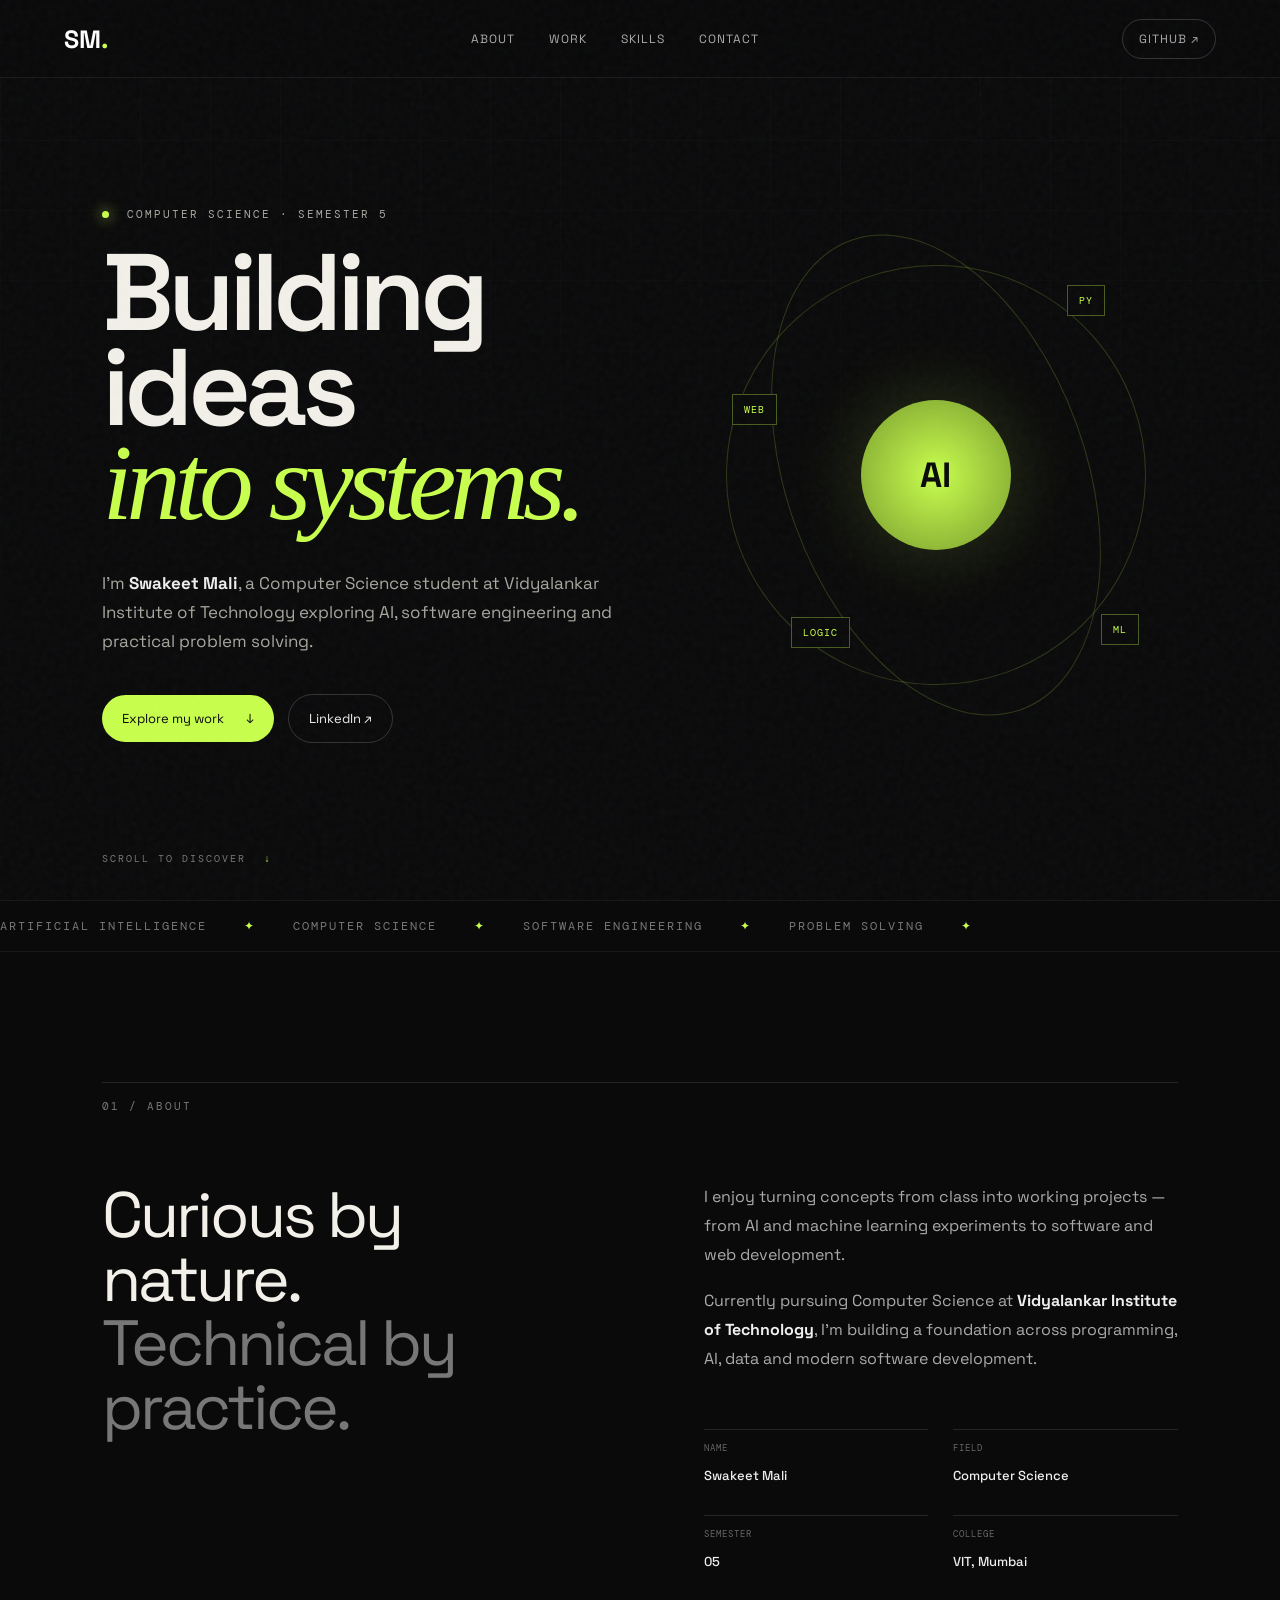
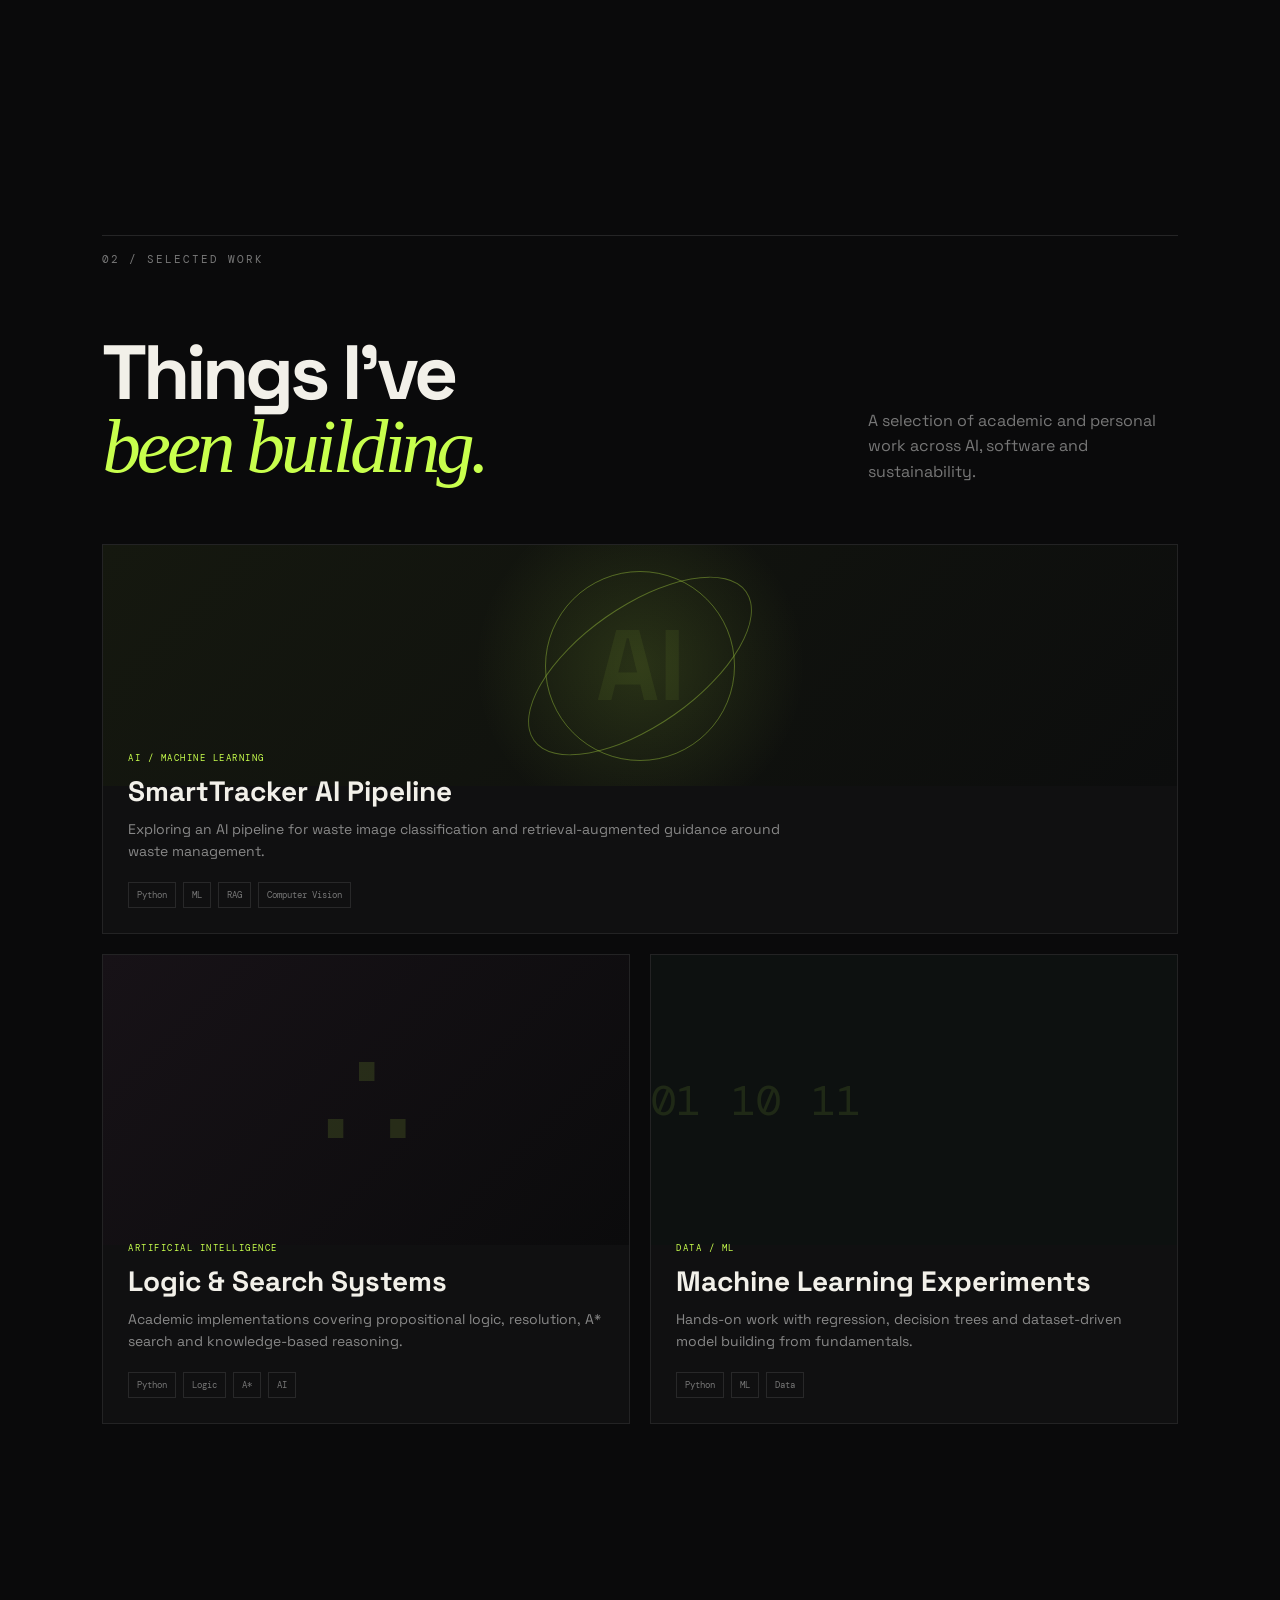
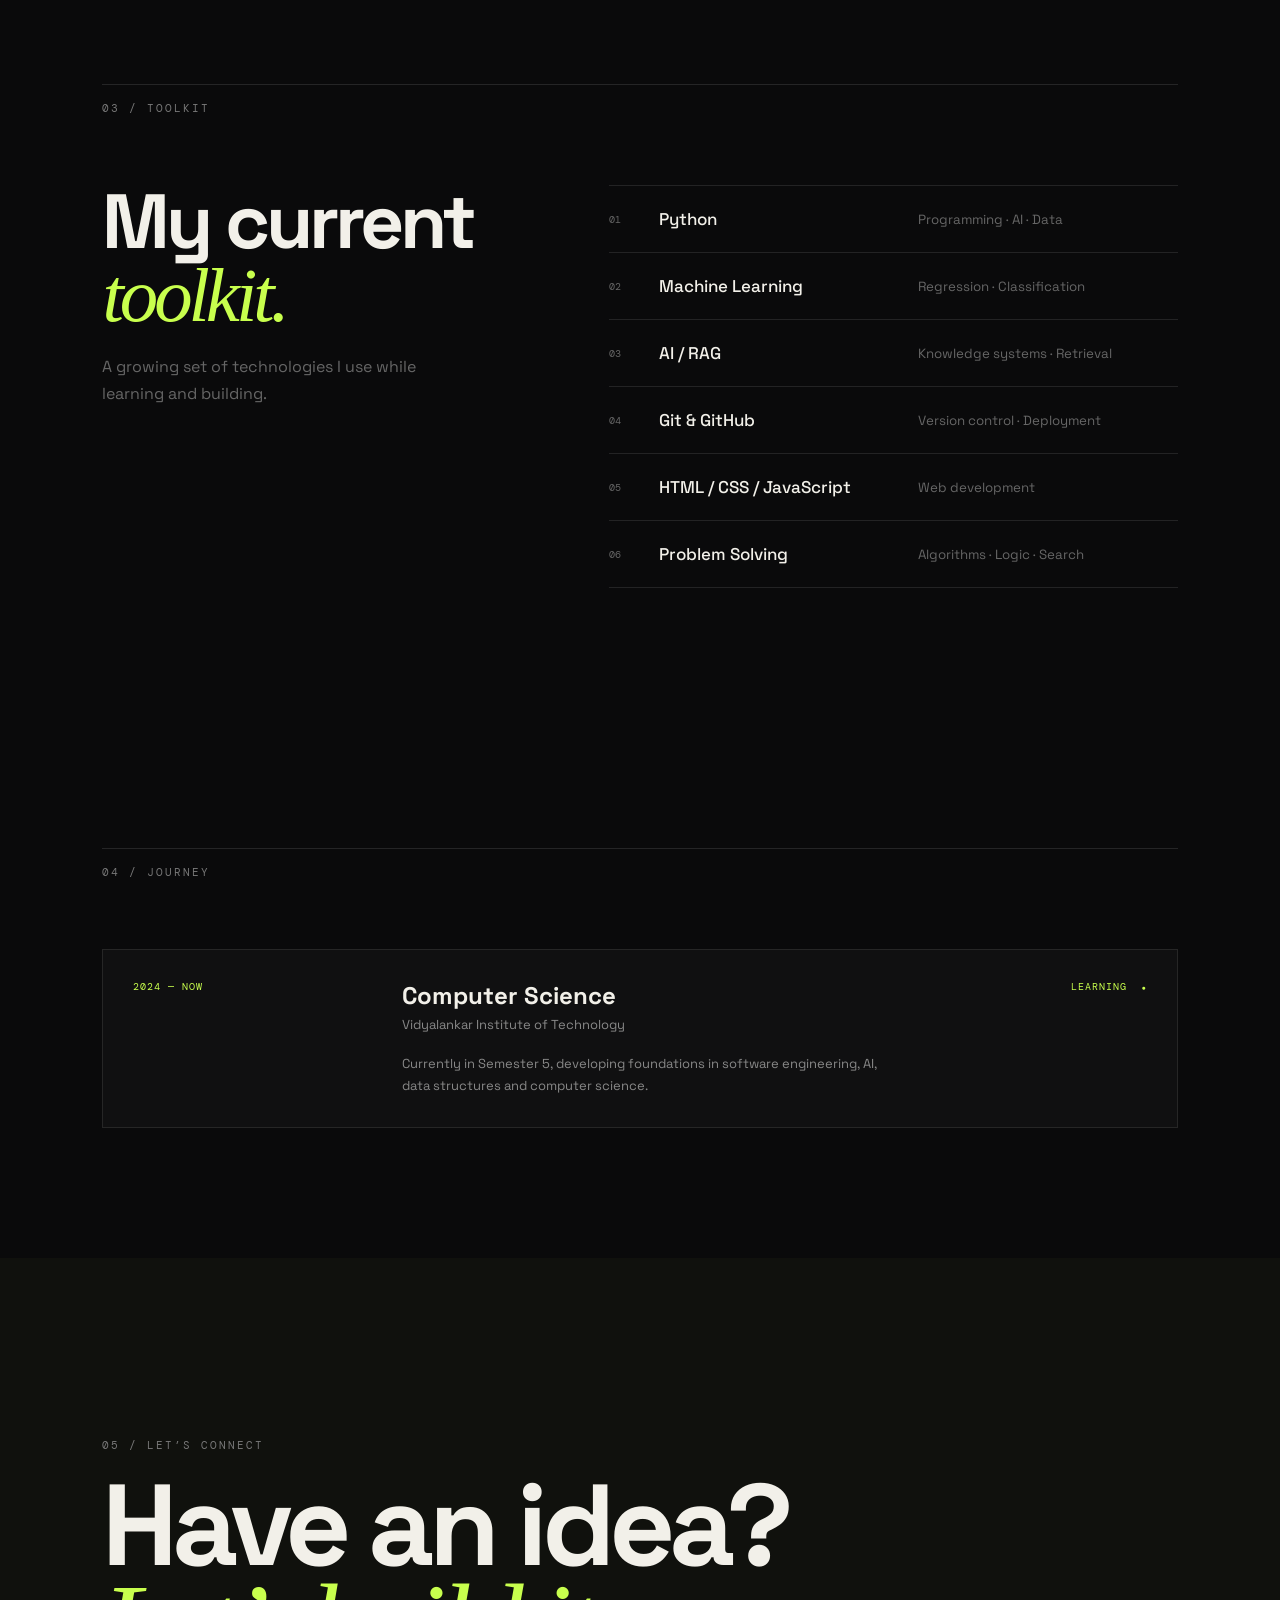
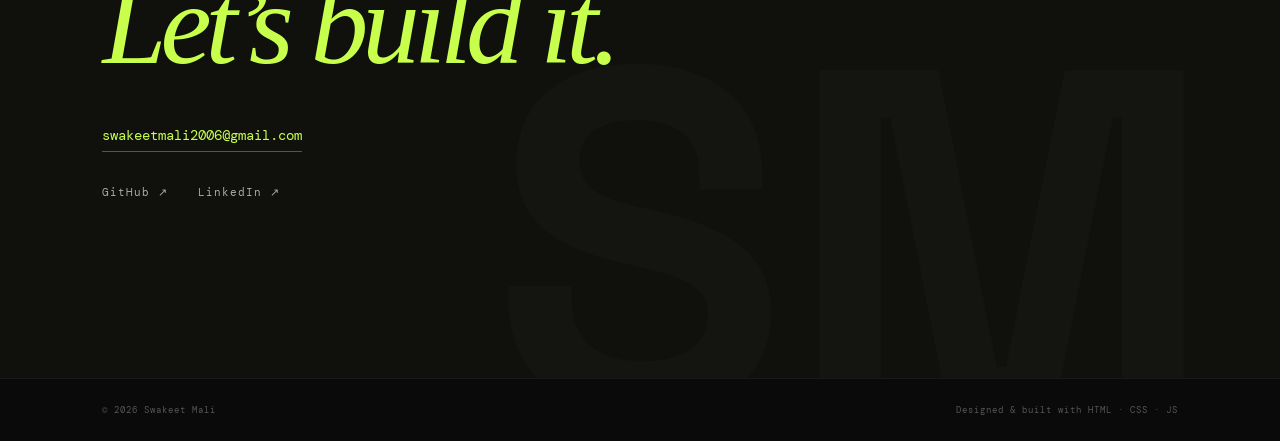
==== commit 9dca2860: "Create creative personal portfolio" ====
--- a/index.html
+++ b/index.html
@@ -1,1029 +1,167 @@
 <!DOCTYPE html>
 <html lang="en">
 <head>
-  <meta charset="UTF-8"/>
-  <meta name="viewport" content="width=device-width, initial-scale=1.0"/>
-  <title>Swakeet Mali · Quantum Engineer</title>
-  <link href="https://fonts.googleapis.com/css2?family=Orbitron:wght@400;600;700;900&family=Rajdhani:wght@300;400;500;600;700&family=Share+Tech+Mono&display=swap" rel="stylesheet"/>
-  <style>
-    :root {
-      --bg:       #050a05;
-      --surface:  #080f08;
-      --card:     #0c150c;
-      --border:   #162216;
-      --g1:       #39ff14;
-      --g2:       #ff8c00;
-      --g3:       #00e5ff;
-      --g4:       #ff2266;
-      --text:     #c8e6c9;
-      --muted:    #4a6b4a;
-      --orb:      'Orbitron', sans-serif;
-      --raj:      'Rajdhani', sans-serif;
-      --mono:     'Share Tech Mono', monospace;
-    }
-    *, *::before, *::after { box-sizing: border-box; margin: 0; padding: 0; }
-    html { scroll-behavior: smooth; }
-    body { background: var(--bg); color: var(--text); font-family: var(--raj); line-height: 1.7; overflow-x: hidden; }
-    ::selection { background: var(--g1); color: #000; }
-    a { color: var(--g1); text-decoration: none; }
-    a:hover { color: #fff; }
-    ::-webkit-scrollbar { width: 4px; }
-    ::-webkit-scrollbar-track { background: var(--bg); }
-    ::-webkit-scrollbar-thumb { background: var(--g1); border-radius: 2px; }
-
-    #bg-canvas { position: fixed; inset: 0; z-index: 0; pointer-events: none; }
-
-    body::after {
-      content: '';
-      position: fixed; inset: 0;
-      background: repeating-linear-gradient(0deg, transparent, transparent 3px, rgba(0,0,0,0.06) 3px, rgba(0,0,0,0.06) 4px);
-      pointer-events: none;
-      z-index: 9000;
-    }
-
-    /* ---- NAV ---- */
-    nav {
-      position: fixed; top: 0; left: 0; right: 0; z-index: 500;
-      display: flex; align-items: center; justify-content: space-between;
-      padding: 0.8rem 2.5rem;
-      background: rgba(5,10,5,0.92);
-      backdrop-filter: blur(14px);
-      border-bottom: 1px solid rgba(57,255,20,0.12);
-    }
-    nav::before, nav::after { content: ''; position: absolute; bottom: -1px; width: 60px; height: 2px; }
-    nav::before { left: 0; background: linear-gradient(90deg, var(--g1), transparent); box-shadow: 0 0 10px var(--g1); }
-    nav::after  { right: 0; background: linear-gradient(270deg, var(--g2), transparent); box-shadow: 0 0 10px var(--g2); }
-    .nav-logo {
-      font-family: var(--orb); font-size: 0.76rem; color: var(--g1);
-      letter-spacing: 0.2em; display: flex; align-items: center; gap: 0.7rem;
-    }
-    .health-bar { display: flex; align-items: center; gap: 3px; }
-    .health-pip {
-      width: 8px; height: 8px; background: var(--g1);
-      clip-path: polygon(50% 0%, 100% 50%, 50% 100%, 0% 50%);
-      animation: pipPulse 2s ease-in-out infinite;
-    }
-    .health-pip:nth-child(2) { animation-delay: 0.2s; }
-    .health-pip:nth-child(3) { animation-delay: 0.4s; background: var(--g2); }
-    @keyframes pipPulse { 0%,100%{opacity:1;transform:scale(1)} 50%{opacity:0.4;transform:scale(0.7)} }
-    .nav-links { display: flex; gap: 0.2rem; list-style: none; }
-    .nav-links a {
-      font-family: var(--mono); font-size: 0.66rem; color: var(--muted);
-      letter-spacing: 0.08em; text-transform: uppercase;
-      padding: 0.3rem 0.7rem; border: 1px solid transparent; border-radius: 2px;
-      transition: all 0.2s;
-    }
-    .nav-links a:hover { color: var(--g1); border-color: rgba(57,255,20,0.3); background: rgba(57,255,20,0.05); }
-    .hamburger { display: none; flex-direction: column; gap: 5px; cursor: pointer; background: none; border: none; }
-    .hamburger span { display: block; width: 22px; height: 1.5px; background: var(--g1); transition: all 0.3s; }
-
-    /* ---- HERO ---- */
-    #hero {
-      min-height: 100vh;
-      display: grid; grid-template-columns: 1fr 400px; gap: 3rem;
-      align-items: center; padding: 7rem 5rem 4rem;
-      position: relative; z-index: 1;
-    }
-    #hero::before {
-      content: ''; position: absolute; top: 0; right: 0; width: 45%; height: 100%;
-      background: rgba(57,255,20,0.018);
-      clip-path: polygon(15% 0%, 100% 0%, 100% 100%, 0% 100%);
-      pointer-events: none;
-    }
-    .hero-tag {
-      display: inline-flex; align-items: center; gap: 0.6rem;
-      font-family: var(--mono); font-size: 0.68rem; color: var(--g2);
-      letter-spacing: 0.14em; text-transform: uppercase; margin-bottom: 1.5rem;
-      opacity: 0; animation: fadeUp 0.6s 0.1s forwards;
-    }
-    .blink-cursor {
-      display: inline-block; width: 7px; height: 13px; background: var(--g2);
-      animation: blink 1s step-end infinite; vertical-align: middle;
-    }
-    @keyframes blink { 0%,100%{opacity:1} 50%{opacity:0} }
-    .hero-name {
-      font-family: var(--orb); font-size: clamp(2.4rem, 6.5vw, 5rem);
-      font-weight: 900; line-height: 1.0; letter-spacing: 0.06em;
-      margin-bottom: 0.4rem; opacity: 0; animation: fadeUp 0.6s 0.25s forwards;
-    }
-    .hero-name .fn { color: #fff; }
-    .hero-name .ln {
-      display: block; color: transparent;
-      -webkit-text-stroke: 1.5px var(--g1);
-      text-shadow: 0 0 40px rgba(57,255,20,0.25);
-    }
-    .hero-role {
-      font-family: var(--mono); font-size: 0.82rem; color: var(--g1);
-      letter-spacing: 0.1em; margin-bottom: 0.4rem;
-      opacity: 0; animation: fadeUp 0.6s 0.4s forwards;
-    }
-    .hero-desc {
-      font-size: 1.02rem; color: var(--muted); font-weight: 400;
-      max-width: 510px; margin-bottom: 2.5rem; line-height: 1.78;
-      opacity: 0; animation: fadeUp 0.6s 0.55s forwards;
-    }
-    .hero-desc strong { color: var(--text); font-weight: 600; }
-    .hero-cta {
-      display: flex; gap: 0.9rem; flex-wrap: wrap;
-      opacity: 0; animation: fadeUp 0.6s 0.7s forwards;
-    }
-    @keyframes fadeUp { from{opacity:0;transform:translateY(20px)} to{opacity:1;transform:none} }
-
-    .btn {
-      display: inline-flex; align-items: center; gap: 0.5rem;
-      padding: 0.7rem 1.6rem; font-family: var(--mono); font-size: 0.72rem;
-      letter-spacing: 0.1em; text-transform: uppercase;
-      border-radius: 2px; cursor: pointer; border: none; transition: all 0.25s;
-      clip-path: polygon(0 0, calc(100% - 8px) 0, 100% 8px, 100% 100%, 8px 100%, 0 calc(100% - 8px));
-    }
-    .btn-primary { background: var(--g1); color: #000; font-weight: 700; }
-    .btn-primary:hover { background: #fff; box-shadow: 0 0 28px rgba(57,255,20,0.55); color: #000; }
-    .btn-outline { background: transparent; color: var(--g1); border: 1px solid rgba(57,255,20,0.35); }
-    .btn-outline:hover { background: rgba(57,255,20,0.07); border-color: var(--g1); }
-
-    /* Player Card */
-    .player-card {
-      background: var(--card); border: 1px solid rgba(57,255,20,0.18);
-      border-radius: 4px; padding: 2rem; position: relative; overflow: hidden;
-      opacity: 0; animation: fadeUp 0.8s 0.6s forwards;
-      clip-path: polygon(0 0, calc(100% - 16px) 0, 100% 16px, 100% 100%, 16px 100%, 0 calc(100% - 16px));
-    }
-    .player-card::before {
-      content: ''; position: absolute; top: 0; left: 0; right: 0; height: 2px;
-      background: linear-gradient(90deg, var(--g1), var(--g2), var(--g3));
-      box-shadow: 0 0 10px var(--g1);
-    }
-    .player-card::after {
-      content: ''; position: absolute; inset: 0;
-      background: repeating-linear-gradient(0deg, transparent, transparent 19px, rgba(57,255,20,0.02) 20px),
-                  repeating-linear-gradient(90deg, transparent, transparent 19px, rgba(57,255,20,0.02) 20px);
-      pointer-events: none;
-    }
-    .pc-hdr {
-      display: flex; align-items: center; justify-content: space-between;
-      margin-bottom: 1.4rem; position: relative; z-index: 1;
-    }
-    .pc-ttl { font-family: var(--mono); font-size: 0.6rem; color: var(--g1); letter-spacing: 0.15em; text-transform: uppercase; }
-    .pc-online {
-      display: flex; align-items: center; gap: 0.4rem;
-      font-family: var(--mono); font-size: 0.58rem; color: var(--g1);
-    }
-    .pc-online::before { content: ''; width: 6px; height: 6px; border-radius: 50%; background: var(--g1); animation: blink 1.5s infinite; box-shadow: 0 0 6px var(--g1); }
-    .pc-avatar {
-      width: 68px; height: 68px; border-radius: 50%;
-      background: linear-gradient(135deg, rgba(57,255,20,0.12), rgba(255,140,0,0.08));
-      border: 2px solid rgba(57,255,20,0.28);
-      display: flex; align-items: center; justify-content: center; font-size: 1.8rem;
-      margin: 0 auto 1rem; position: relative; z-index: 1;
-    }
-    .pc-avatar::after { content: ''; position: absolute; inset: -4px; border-radius: 50%; border: 1px solid rgba(57,255,20,0.12); }
-    .pc-name { font-family: var(--orb); font-size: 0.9rem; color: #fff; text-align: center; letter-spacing: 0.08em; margin-bottom: 0.15rem; position: relative; z-index: 1; }
-    .pc-class { font-family: var(--mono); font-size: 0.6rem; color: var(--g2); text-align: center; letter-spacing: 0.1em; text-transform: uppercase; margin-bottom: 1.4rem; position: relative; z-index: 1; }
-    .stat-row { display: flex; align-items: center; gap: 0.7rem; margin-bottom: 0.65rem; position: relative; z-index: 1; }
-    .s-lbl { font-family: var(--mono); font-size: 0.58rem; color: var(--muted); text-transform: uppercase; letter-spacing: 0.06em; width: 36px; flex-shrink: 0; }
-    .s-bar { flex: 1; height: 5px; background: var(--border); border-radius: 1px; overflow: hidden; }
-    .s-fill { height: 100%; border-radius: 1px; transform-origin: left; transform: scaleX(0); animation: growBar 1.4s ease forwards; }
-    @keyframes growBar { to { transform: scaleX(1); } }
-    .sf-g { background: linear-gradient(90deg, var(--g1), rgba(57,255,20,0.4)); }
-    .sf-a { background: linear-gradient(90deg, var(--g2), rgba(255,140,0,0.4)); }
-    .sf-b { background: linear-gradient(90deg, var(--g3), rgba(0,229,255,0.4)); }
-    .s-num { font-family: var(--mono); font-size: 0.58rem; color: var(--g1); width: 24px; text-align: right; flex-shrink: 0; }
-    .xp-wrap { margin-top: 1.1rem; padding-top: 1.1rem; border-top: 1px solid var(--border); position: relative; z-index: 1; }
-    .xp-lbl { display: flex; justify-content: space-between; font-family: var(--mono); font-size: 0.56rem; color: var(--muted); margin-bottom: 0.35rem; }
-    .xp-track { height: 8px; background: var(--border); border-radius: 2px; overflow: hidden; }
-    .xp-fill {
-      height: 100%; background: linear-gradient(90deg, var(--g1), var(--g2));
-      border-radius: 2px; width: 72%; transform-origin: left; transform: scaleX(0);
-      animation: growBar 1.8s 0.9s ease forwards; position: relative;
-    }
-    .xp-fill::after { content: ''; position: absolute; right: 0; top: 0; bottom: 0; width: 4px; background: #fff; box-shadow: 0 0 8px var(--g1); border-radius: 0 2px 2px 0; }
-
-    /* ---- SECTIONS ---- */
-    section { position: relative; z-index: 1; padding: 6rem 5rem; }
-    .sec-tag {
-      font-family: var(--mono); font-size: 0.6rem; color: var(--g2);
-      letter-spacing: 0.2em; text-transform: uppercase; margin-bottom: 0.5rem;
-      display: flex; align-items: center; gap: 0.55rem;
-    }
-    .sec-tag::before { content: '▶'; font-size: 0.5rem; color: var(--g1); }
-    .sec-title {
-      font-family: var(--orb); font-size: clamp(1.5rem, 3.2vw, 2.2rem);
-      font-weight: 700; color: #fff; letter-spacing: 0.05em; margin-bottom: 2.8rem;
-    }
-    .sec-title em { font-style: normal; -webkit-text-stroke: 1px var(--g1); color: transparent; }
-    .g-rule { height: 1px; background: linear-gradient(90deg, var(--g1), var(--g2), transparent); opacity: 0.2; margin-bottom: 2.5rem; }
-    .reveal { opacity: 0; transform: translateY(22px); transition: opacity 0.6s ease, transform 0.6s ease; }
-    .reveal.visible { opacity: 1; transform: none; }
-
-    /* ---- ABOUT ---- */
-    #about { background: var(--surface); }
-    .about-grid { display: grid; grid-template-columns: 1fr 1fr; gap: 3.5rem; align-items: start; }
-    .about-text p { font-size: 1rem; color: var(--text); margin-bottom: 1.1rem; line-height: 1.8; font-weight: 400; }
-    .about-text strong { color: var(--g1); }
-    .terminal-box { background: #020602; border: 1px solid rgba(57,255,20,0.18); border-radius: 4px; overflow: hidden; font-family: var(--mono); }
-    .terminal-bar {
-      background: rgba(57,255,20,0.06); border-bottom: 1px solid rgba(57,255,20,0.12);
-      padding: 0.55rem 1rem; display: flex; align-items: center; gap: 0.5rem;
-      font-size: 0.6rem; color: var(--g1); letter-spacing: 0.1em;
-    }
-    .terminal-bar::before { content: '● ● ●'; font-size: 0.52rem; color: var(--muted); margin-right: 0.5rem; }
-    .terminal-body { padding: 1.1rem 1.3rem; }
-    .tl { font-size: 0.76rem; margin-bottom: 0.45rem; display: flex; gap: 0.6rem; line-height: 1.6; }
-    .tp { color: var(--g1); flex-shrink: 0; }
-    .tk { color: var(--g2); flex-shrink: 0; min-width: 68px; }
-    .tv { color: var(--text); word-break: break-all; }
-    .tv a { color: var(--g3); }
-    .tv a:hover { color: #fff; }
-
-    /* ---- EDUCATION ---- */
-    #education { background: var(--bg); }
-    .edu-timeline { position: relative; padding-left: 3rem; }
-    .edu-timeline::before {
-      content: ''; position: absolute; left: 10px; top: 10px; bottom: 10px; width: 1px;
-      background: linear-gradient(to bottom, var(--g1), var(--g2), transparent);
-      box-shadow: 0 0 6px rgba(57,255,20,0.25);
-    }
-    .edu-item {
-      position: relative; margin-bottom: 2.2rem; padding: 1.5rem 1.7rem;
-      background: var(--card); border: 1px solid var(--border);
-      border-left: 3px solid var(--g1); border-radius: 0 4px 4px 0;
-      transition: all 0.3s;
-    }
-    .edu-item:nth-child(2) { border-left-color: var(--g2); }
-    .edu-item:nth-child(3) { border-left-color: var(--g3); }
-    .edu-item:hover { background: #0e1a0e; box-shadow: 0 0 20px rgba(57,255,20,0.06); }
-    .edu-item::before {
-      content: '◆'; position: absolute; left: -3.15rem; top: 1.4rem;
-      font-size: 0.7rem; color: var(--g1); text-shadow: 0 0 8px var(--g1);
-    }
-    .edu-item:nth-child(2)::before { color: var(--g2); text-shadow: 0 0 8px var(--g2); }
-    .edu-item:nth-child(3)::before { color: var(--g3); text-shadow: 0 0 8px var(--g3); }
-    .edu-yr { font-family: var(--mono); font-size: 0.63rem; color: var(--g1); letter-spacing: 0.1em; margin-bottom: 0.35rem; }
-    .edu-school { font-family: var(--orb); font-size: 0.9rem; color: #fff; letter-spacing: 0.03em; margin-bottom: 0.2rem; }
-    .edu-loc { font-family: var(--mono); font-size: 0.62rem; color: var(--muted); margin-bottom: 0.75rem; }
-    .chips { display: flex; flex-wrap: wrap; gap: 0.35rem; }
-    .chip {
-      padding: 0.2rem 0.6rem; font-family: var(--mono); font-size: 0.6rem;
-      border-radius: 2px; letter-spacing: 0.05em;
-    }
-    .cg { background: rgba(57,255,20,0.07); border: 1px solid rgba(57,255,20,0.22); color: var(--g1); }
-    .ca { background: rgba(255,140,0,0.07); border: 1px solid rgba(255,140,0,0.22); color: var(--g2); }
-    .cb { background: rgba(0,229,255,0.07); border: 1px solid rgba(0,229,255,0.22); color: var(--g3); }
-
-    /* ---- PROJECTS ---- */
-    #projects { background: var(--surface); }
-    .missions-grid { display: grid; grid-template-columns: repeat(auto-fill, minmax(285px, 1fr)); gap: 1.3rem; }
-    .mission-card {
-      background: var(--card); border: 1px solid var(--border);
-      border-radius: 4px; padding: 1.55rem; position: relative; overflow: hidden;
-      transition: transform 0.3s, border-color 0.3s, box-shadow 0.3s;
-      clip-path: polygon(0 0, calc(100% - 12px) 0, 100% 12px, 100% 100%, 12px 100%, 0 calc(100% - 12px));
-    }
-    .mission-card:hover { transform: translateY(-5px); border-color: rgba(57,255,20,0.28); box-shadow: 0 12px 32px rgba(57,255,20,0.07); }
-    .mission-card::before { content: ''; position: absolute; left: 0; top: 0; bottom: 0; width: 3px; }
-    .mc-main::before  { background: linear-gradient(to bottom, var(--g1), var(--g2)); }
-    .mc-side::before  { background: linear-gradient(to bottom, var(--g3), var(--g4)); }
-    .m-type { font-family: var(--mono); font-size: 0.57rem; letter-spacing: 0.12em; text-transform: uppercase; margin-bottom: 0.55rem; }
-    .mc-main .m-type { color: var(--g2); }
-    .mc-side .m-type { color: var(--g3); }
-    .m-icon { font-size: 1.4rem; margin-bottom: 0.55rem; display: block; }
-    .m-title { font-family: var(--orb); font-size: 0.83rem; color: #fff; letter-spacing: 0.02em; margin-bottom: 0.65rem; line-height: 1.45; }
-    .m-desc { font-size: 0.85rem; color: var(--muted); line-height: 1.7; margin-bottom: 1rem; font-weight: 400; }
-    .m-tags { display: flex; flex-wrap: wrap; gap: 0.3rem; }
-    .mt { padding: 0.18rem 0.5rem; font-family: var(--mono); font-size: 0.57rem; letter-spacing: 0.04em; border-radius: 2px; }
-    .mtg { background: rgba(57,255,20,0.06); border: 1px solid rgba(57,255,20,0.18); color: var(--g1); }
-    .mtb { background: rgba(0,229,255,0.06); border: 1px solid rgba(0,229,255,0.18); color: var(--g3); }
-    .mtp { background: rgba(255,34,102,0.06); border: 1px solid rgba(255,34,102,0.18); color: var(--g4); }
-    .mta { background: rgba(255,140,0,0.06); border: 1px solid rgba(255,140,0,0.18); color: var(--g2); }
-
-    /* ---- SKILLS ---- */
-    #skills { background: var(--bg); }
-    .skills-layout { display: grid; grid-template-columns: 1fr 1fr; gap: 1.8rem; }
-    .skill-panel {
-      background: var(--card); border: 1px solid var(--border);
-      border-radius: 4px; padding: 1.7rem; position: relative; overflow: hidden;
-    }
-    .skill-panel::after {
-      content: attr(data-label); position: absolute; top: 0.75rem; right: 1rem;
-      font-family: var(--mono); font-size: 0.52rem; color: rgba(57,255,20,0.18);
-      letter-spacing: 0.1em; text-transform: uppercase;
-    }
-    .sp-ttl {
-      font-family: var(--mono); font-size: 0.62rem; color: var(--g2);
-      letter-spacing: 0.1em; text-transform: uppercase; margin-bottom: 1.2rem;
-      display: flex; align-items: center; gap: 0.4rem;
-    }
-    .sp-ttl::before { content: '//'; color: var(--muted); }
-    .lv-row { margin-bottom: 0.95rem; }
-    .lv-hdr { display: flex; justify-content: space-between; align-items: center; margin-bottom: 0.3rem; }
-    .lv-name { font-size: 0.88rem; font-weight: 600; color: var(--text); }
-    .lv-badge { font-family: var(--mono); font-size: 0.53rem; padding: 0.13rem 0.42rem; border-radius: 2px; letter-spacing: 0.04em; }
-    .lvb-g { background: rgba(57,255,20,0.07); border: 1px solid rgba(57,255,20,0.2); color: var(--g1); }
-    .lvb-a { background: rgba(255,140,0,0.07); border: 1px solid rgba(255,140,0,0.2); color: var(--g2); }
-    .lvb-b { background: rgba(0,229,255,0.07); border: 1px solid rgba(0,229,255,0.2); color: var(--g3); }
-    .lv-track { height: 5px; background: var(--border); border-radius: 2px; overflow: hidden; }
-    .lv-fill { height: 100%; border-radius: 2px; transform-origin: left; transform: scaleX(0); animation: growBar 1.3s ease forwards; }
-    .pill-grid { display: flex; flex-wrap: wrap; gap: 0.5rem; }
-    .s-pill {
-      display: inline-flex; align-items: center; gap: 0.38rem;
-      padding: 0.38rem 0.85rem; font-size: 0.8rem; font-weight: 500;
-      border: 1px solid var(--border); border-radius: 2px;
-      background: var(--surface); color: var(--text); transition: all 0.2s;
-    }
-    .s-pill::before { content: '▸'; font-size: 0.58rem; color: var(--g1); }
-    .s-pill:hover { border-color: var(--g1); color: var(--g1); background: rgba(57,255,20,0.04); }
-    .s-pill.or::before { color: var(--g2); }
-    .s-pill.or:hover { border-color: var(--g2); color: var(--g2); background: rgba(255,140,0,0.04); }
-
-    /* ---- ACHIEVEMENTS ---- */
-    #certifications { background: var(--surface); }
-    .ach-grid { display: grid; grid-template-columns: repeat(auto-fill, minmax(230px, 1fr)); gap: 1.1rem; }
-    .ach-card {
-      display: flex; align-items: center; gap: 1rem; padding: 1.15rem 1.35rem;
-      background: var(--card); border: 1px solid var(--border); border-radius: 4px;
-      transition: all 0.3s; position: relative; overflow: hidden;
-    }
-    .ach-card::before {
-      content: ''; position: absolute; top: 0; left: 0; right: 0; height: 1.5px;
-      background: linear-gradient(90deg, var(--g2), transparent); opacity: 0; transition: opacity 0.3s;
-    }
-    .ach-card:hover { border-color: rgba(255,140,0,0.28); box-shadow: 0 0 18px rgba(255,140,0,0.06); }
-    .ach-card:hover::before { opacity: 1; }
-    .ach-ico {
-      font-size: 1.4rem; width: 44px; height: 44px; display: flex; align-items: center; justify-content: center;
-      background: rgba(255,140,0,0.06); border: 1px solid rgba(255,140,0,0.18); border-radius: 4px; flex-shrink: 0;
-    }
-    .ach-type { font-family: var(--mono); font-size: 0.53rem; color: var(--g2); letter-spacing: 0.1em; text-transform: uppercase; margin-bottom: 0.12rem; }
-    .ach-name { font-size: 0.88rem; font-weight: 600; color: var(--text); line-height: 1.35; }
-    .ach-unlocked {
-      position: absolute; top: 0.45rem; right: 0.65rem;
-      font-family: var(--mono); font-size: 0.48rem; color: var(--g1);
-      letter-spacing: 0.08em;
-    }
-    .ach-unlocked::before { content: '✓ '; }
-
-    /* ---- GAMING ---- */
-    #gaming { background: var(--bg); }
-    .gaming-layout { display: grid; grid-template-columns: 1fr 1fr; gap: 2.2rem; }
-    .now-playing {
-      background: var(--card); border: 1px solid rgba(57,255,20,0.18);
-      border-radius: 4px; padding: 1.7rem; position: relative; overflow: hidden;
-      max-height: 560px; display: flex; flex-direction: column;
-    }
-    .games-scroll {
-      overflow-y: auto; flex: 1; padding-right: 4px;
-    }
-    .games-scroll::-webkit-scrollbar { width: 3px; }
-    .games-scroll::-webkit-scrollbar-track { background: var(--border); }
-    .games-scroll::-webkit-scrollbar-thumb { background: var(--g1); border-radius: 2px; }
-    .np-hdr { display: flex; align-items: center; gap: 0.7rem; margin-bottom: 1.4rem; }
-    .np-ico {
-      width: 38px; height: 38px; background: rgba(57,255,20,0.07);
-      border: 1px solid rgba(57,255,20,0.18); border-radius: 4px;
-      display: flex; align-items: center; justify-content: center; font-size: 1.1rem;
-    }
-    .np-ttl { font-family: var(--mono); font-size: 0.63rem; color: var(--g1); letter-spacing: 0.12em; text-transform: uppercase; }
-    .np-sub { font-family: var(--mono); font-size: 0.56rem; color: var(--muted); letter-spacing: 0.07em; }
-    .game-item {
-      display: flex; align-items: center; gap: 0.9rem;
-      padding: 0.75rem 0; border-bottom: 1px solid var(--border);
-    }
-    .game-item:last-child { border-bottom: none; }
-    .game-cover {
-      width: 40px; height: 40px; border-radius: 4px;
-      display: flex; align-items: center; justify-content: center;
-      font-size: 1.2rem; flex-shrink: 0;
-    }
-    .gc1 { background: linear-gradient(135deg,#1a0a2e,#0d1b4b); border: 1px solid rgba(138,43,226,0.28); }
-    .gc2 { background: linear-gradient(135deg,#0a1a0a,#1a3a0a); border: 1px solid rgba(57,255,20,0.18); }
-    .gc3 { background: linear-gradient(135deg,#1a0a0a,#3a0a0a); border: 1px solid rgba(255,34,102,0.18); }
-    .gc4 { background: linear-gradient(135deg,#0a1520,#0a2030); border: 1px solid rgba(0,229,255,0.18); }
-    .gc5 { background: linear-gradient(135deg,#1a1000,#2a2000); border: 1px solid rgba(255,140,0,0.18); }
-    .game-info { flex: 1; min-width: 0; }
-    .game-title { font-size: 0.85rem; font-weight: 600; color: var(--text); white-space: nowrap; overflow: hidden; text-overflow: ellipsis; }
-    .game-genre { font-family: var(--mono); font-size: 0.58rem; color: var(--muted); letter-spacing: 0.05em; }
-    .game-pt { font-family: var(--mono); font-size: 0.58rem; color: var(--g2); text-align: right; flex-shrink: 0; }
-    .hobbies-panel { display: flex; flex-direction: column; gap: 1.1rem; }
-    .hobby-card {
-      background: var(--card); border: 1px solid var(--border);
-      border-radius: 4px; padding: 1.1rem 1.3rem;
-      display: flex; align-items: flex-start; gap: 0.9rem; transition: all 0.3s;
-    }
-    .hobby-card:hover { border-color: rgba(0,229,255,0.22); box-shadow: 0 0 14px rgba(0,229,255,0.05); }
-    .hobby-emoji { font-size: 1.3rem; flex-shrink: 0; width: 36px; text-align: center; }
-    .hobby-title { font-size: 0.9rem; font-weight: 600; color: var(--text); margin-bottom: 0.15rem; }
-    .hobby-desc { font-size: 0.78rem; color: var(--muted); line-height: 1.6; }
-
-    /* ---- LANGUAGES ---- */
-    #personal { background: var(--surface); }
-    .lang-grid { display: grid; grid-template-columns: repeat(3, 1fr); gap: 1.1rem; }
-    .lang-card {
-      background: var(--card); border: 1px solid var(--border);
-      border-radius: 4px; padding: 1.3rem; text-align: center; transition: all 0.3s;
-    }
-    .lang-card:hover { border-color: rgba(57,255,20,0.22); }
-    .lang-flag { font-size: 1.9rem; margin-bottom: 0.55rem; }
-    .lang-name { font-family: var(--orb); font-size: 0.78rem; color: #fff; letter-spacing: 0.05em; margin-bottom: 0.15rem; }
-    .lang-lvl { font-family: var(--mono); font-size: 0.58rem; color: var(--g1); letter-spacing: 0.1em; text-transform: uppercase; }
-
-    /* ---- CONTACT ---- */
-    #contact { background: var(--bg); }
-    .contact-grid { display: grid; grid-template-columns: 1fr 1fr; gap: 3.5rem; align-items: start; }
-    .contact-left p { font-size: 1rem; color: var(--muted); line-height: 1.8; font-weight: 400; margin-bottom: 2rem; }
-    .contact-links { display: flex; flex-direction: column; gap: 0.85rem; }
-    .c-link {
-      display: flex; align-items: center; gap: 1rem; padding: 1rem 1.35rem;
-      background: var(--card); border: 1px solid var(--border); border-radius: 4px;
-      color: var(--text); transition: all 0.25s;
-      clip-path: polygon(0 0, calc(100% - 10px) 0, 100% 10px, 100% 100%, 10px 100%, 0 calc(100% - 10px));
-    }
-    .c-link:hover { border-color: rgba(57,255,20,0.28); background: #0e1a0e; color: var(--g1); box-shadow: 0 0 18px rgba(57,255,20,0.06); }
-    .c-ico {
-      width: 34px; height: 34px; background: rgba(57,255,20,0.05);
-      border: 1px solid rgba(57,255,20,0.14); border-radius: 4px;
-      display: flex; align-items: center; justify-content: center; font-size: 0.9rem; flex-shrink: 0;
-    }
-    .c-lbl { font-family: var(--mono); font-size: 0.56rem; color: var(--muted); letter-spacing: 0.1em; text-transform: uppercase; }
-    .c-val { font-size: 0.85rem; font-weight: 500; }
-
-    /* ---- FOOTER ---- */
-    footer {
-      position: relative; z-index: 1; padding: 1.6rem 5rem;
-      border-top: 1px solid var(--border); background: var(--surface);
-      display: flex; align-items: center; justify-content: space-between; flex-wrap: wrap; gap: 0.8rem;
-    }
-    .f-left { font-family: var(--mono); font-size: 0.62rem; color: var(--muted); letter-spacing: 0.06em; }
-    .f-left span { color: var(--g1); }
-    .f-right {
-      font-family: var(--mono); font-size: 0.6rem; color: var(--muted);
-      display: flex; align-items: center; gap: 0.45rem;
-    }
-    .f-right::before { content: ''; width: 6px; height: 6px; border-radius: 50%; background: var(--g1); animation: blink 2s infinite; box-shadow: 0 0 6px var(--g1); }
-
-    /* ---- RESPONSIVE ---- */
-    @media (max-width: 960px) {
-      nav { padding: 0.8rem 1.5rem; }
-      .nav-links { display: none; flex-direction: column; position: absolute; top: 100%; left: 0; right: 0; background: rgba(5,10,5,0.97); padding: 1.2rem 1.5rem; gap: 0.45rem; border-bottom: 1px solid var(--border); }
-      .nav-links.open { display: flex; }
-      .hamburger { display: flex; }
-      #hero { grid-template-columns: 1fr; padding: 7rem 1.5rem 3rem; }
-      .player-card { display: none; }
-      section { padding: 4.5rem 1.5rem; }
-      .about-grid, .skills-layout, .gaming-layout, .contact-grid { grid-template-columns: 1fr; gap: 2rem; }
-      .lang-grid { grid-template-columns: repeat(3,1fr); }
-      footer { padding: 1.3rem 1.5rem; flex-direction: column; align-items: flex-start; }
-    }
-  </style>
+  <meta charset="UTF-8">
+  <meta name="viewport" content="width=device-width, initial-scale=1.0">
+  <meta name="description" content="Swakeet Mali — Computer Science student portfolio">
+  <title>Swakeet Mali | AI • Computer Science</title>
+  <link rel="preconnect" href="https://fonts.googleapis.com">
+  <link rel="preconnect" href="https://fonts.gstatic.com" crossorigin>
+  <link href="https://fonts.googleapis.com/css2?family=DM+Mono:wght@400;500&family=Space+Grotesk:wght@400;500;600;700&display=swap" rel="stylesheet">
+  <link rel="stylesheet" href="css/style.css">
 </head>
 <body>
+  <div class="noise"></div>
+  <header class="nav">
+    <a class="logo" href="#top">SM<span>.</span></a>
+    <nav>
+      <a href="#about">About</a>
+      <a href="#work">Work</a>
+      <a href="#skills">Skills</a>
+      <a href="#contact">Contact</a>
+    </nav>
+    <a class="nav-btn" href="https://github.com/swakeet-mali-06" target="_blank">GitHub ↗</a>
+  </header>
 
-<canvas id="bg-canvas"></canvas>
-
-<!-- NAV -->
-<nav>
-  <div class="nav-logo">
-    <div class="health-bar">
-      <div class="health-pip"></div>
-      <div class="health-pip"></div>
-      <div class="health-pip"></div>
-    </div>
-    SWAKEET.EXE
-  </div>
-  <ul class="nav-links" id="navLinks">
-    <li><a href="#about">About</a></li>
-    <li><a href="#education">Education</a></li>
-    <li><a href="#projects">Projects</a></li>
-    <li><a href="#skills">Skills</a></li>
-    <li><a href="#certifications">Achievements</a></li>
-    <li><a href="#gaming">Gaming</a></li>
-    <li><a href="#contact">Contact</a></li>
-  </ul>
-  <button class="hamburger" id="hamburger" aria-label="menu">
-    <span></span><span></span><span></span>
-  </button>
-</nav>
-
-<!-- HERO -->
-<section id="hero">
-  <div class="hero-left">
-    <div class="hero-tag">
-      <span style="color:rgba(57,255,20,0.4)">[</span>
-      INITIALIZING · QUANTUM_ENGINEER.EXE
-      <span style="color:rgba(57,255,20,0.4)">]</span>
-      <span class="blink-cursor"></span>
-    </div>
-    <h1 class="hero-name">
-      <span class="fn">Swakeet</span>
-      <span class="ln">Mali</span>
-    </h1>
-    <p class="hero-role">&#62;_ Quantum Engineer · AI · Robotics · B.Tech 2024–2028</p>
-    <p class="hero-desc">
-      Engineering student, <strong>quantum thinker</strong>, and avid gamer from Mumbai. I build hardware, write code, and find the same logic in quantum circuits that I find in a well-executed game strategy.
-    </p>
-    <div class="hero-cta">
-      <a href="mailto:swakeetmali2006@gmail.com" class="btn btn-primary">▶ Start Transmission</a>
-      <a href="https://github.com/swakeet-mali-06" target="_blank" class="btn btn-outline">GitHub ↗</a>
-      <a href="https://www.linkedin.com/in/swakeet-mali" target="_blank" class="btn btn-outline">LinkedIn ↗</a>
-    </div>
-  </div>
-
-  <!-- PLAYER CARD -->
-  <div class="player-card">
-    <div class="pc-hdr">
-      <div class="pc-ttl">// PLAYER_PROFILE</div>
-      <div class="pc-online">ONLINE</div>
-    </div>
-    <div class="pc-avatar">⚛</div>
-    <div class="pc-name">SWAKEET MALI</div>
-    <div class="pc-class">CLASS: QUANTUM ENGINEER · LVL 1</div>
-    <div class="stat-row">
-      <div class="s-lbl">INT</div>
-      <div class="s-bar"><div class="s-fill sf-g" style="width:96%"></div></div>
-      <div class="s-num">96</div>
-    </div>
-    <div class="stat-row">
-      <div class="s-lbl">LOGIC</div>
-      <div class="s-bar"><div class="s-fill sf-a" style="width:92%"></div></div>
-      <div class="s-num">92</div>
-    </div>
-    <div class="stat-row">
-      <div class="s-lbl">BUILD</div>
-      <div class="s-bar"><div class="s-fill sf-b" style="width:85%"></div></div>
-      <div class="s-num">85</div>
-    </div>
-    <div class="stat-row">
-      <div class="s-lbl">CREAT</div>
-      <div class="s-bar"><div class="s-fill sf-g" style="width:88%"></div></div>
-      <div class="s-num">88</div>
-    </div>
-    <div class="stat-row">
-      <div class="s-lbl">COMM</div>
-      <div class="s-bar"><div class="s-fill sf-a" style="width:90%"></div></div>
-      <div class="s-num">90</div>
-    </div>
-    <div class="xp-wrap">
-      <div class="xp-lbl"><span>XP — SEMESTER PROGRESS</span><span>CGPA 9.6 / 10.0</span></div>
-      <div class="xp-track"><div class="xp-fill"></div></div>
-    </div>
-  </div>
-</section>
-
-<!-- ABOUT -->
-<section id="about">
-  <div class="sec-tag reveal">01 · ABOUT</div>
-  <h2 class="sec-title reveal">Who Is <em>Swakeet?</em></h2>
-  <div class="g-rule reveal"></div>
-  <div class="about-grid">
-    <div class="about-text reveal">
-      <p>I'm a <strong>first-year B.Tech student</strong> at Vidyalankar Institute of Technology, Mumbai — chasing the intersection of quantum mechanics, AI, and robotics with a CGPA of 9.6.</p>
-      <p>My engineering mindset started early: in 9th grade I built a <strong>temperature-sensing fan from scratch</strong> using Arduino. I think in systems, reason in logic gates, and solve problems the way a chess player reads a board — multiple moves ahead.</p>
-      <p>When I'm not in the lab, I'm deep in video games, writing fiction, or playing chess. I genuinely believe the skills sharpened in gaming — <strong>pattern recognition, resource management, reading the game state</strong> — transfer directly to better engineering.</p>
-    </div>
-    <div class="terminal-box reveal">
-      <div class="terminal-bar">system.info — swakeet@quantum:~$</div>
-      <div class="terminal-body">
-        <div class="tl"><span class="tp">$</span><span class="tk">name</span><span class="tv">Swakeet Mali</span></div>
-        <div class="tl"><span class="tp">$</span><span class="tk">role</span><span class="tv">Quantum Engineer (in training)</span></div>
-        <div class="tl"><span class="tp">$</span><span class="tk">location</span><span class="tv">Dadar West, Mumbai 400028</span></div>
-        <div class="tl"><span class="tp">$</span><span class="tk">phone</span><span class="tv"><a href="tel:+917977679874">+91 7977 679 874</a></span></div>
-        <div class="tl"><span class="tp">$</span><span class="tk">email</span><span class="tv"><a href="mailto:swakeetmali2006@gmail.com">swakeetmali2006@gmail.com</a></span></div>
-        <div class="tl"><span class="tp">$</span><span class="tk">github</span><span class="tv"><a href="https://github.com/swakeet-mali-06" target="_blank">swakeet-mali-06</a></span></div>
-        <div class="tl"><span class="tp">$</span><span class="tk">linkedin</span><span class="tv"><a href="https://www.linkedin.com/in/swakeet-mali" target="_blank">swakeet-mali</a></span></div>
-        <div class="tl"><span class="tp">$</span><span class="tk">status</span><span class="tv" style="color:var(--g1)">OPEN TO OPPORTUNITIES ●</span></div>
-        <div class="tl"><span class="tp">$</span><span class="tk">main_rig</span><span class="tv" style="color:var(--g3)">Arduino Uno + Python</span></div>
-        <div class="tl"><span class="tp">$</span><span class="tk">favourite</span><span class="tv" style="color:var(--g2)">God of War + Spider-Man</span></div>
-      </div>
-    </div>
-  </div>
-</section>
-
-<!-- EDUCATION -->
-<section id="education">
-  <div class="sec-tag reveal">02 · EDUCATION</div>
-  <h2 class="sec-title reveal">Academic <em>Loadout</em></h2>
-  <div class="g-rule reveal"></div>
-  <div class="edu-timeline">
-    <div class="edu-item reveal">
-      <div class="edu-yr">2024 — 2028</div>
-      <div class="edu-school">Vidyalankar Institute of Technology</div>
-      <div class="edu-loc">📍 Wadala (E), Mumbai · B.Tech Engineering</div>
-      <div class="chips"><span class="chip cg">CGPA · 9.6</span><span class="chip cg">Active</span></div>
-    </div>
-    <div class="edu-item reveal">
-      <div class="edu-yr">2022 — 2024</div>
-      <div class="edu-school">P.A.C.E Junior Science College</div>
-      <div class="edu-loc">📍 Dadar (W), Mumbai · H.S.C Science</div>
-      <div class="chips">
-        <span class="chip ca">HSC · 90%</span>
-        <span class="chip ca">JEE Mains · 92.3% &amp; 90%</span>
-        <span class="chip ca">MH-CET · 98.6 %ile</span>
-      </div>
-    </div>
-    <div class="edu-item reveal">
-      <div class="edu-yr">2016 — 2022</div>
-      <div class="edu-school">I.E.S Modern English School</div>
-      <div class="edu-loc">📍 Dadar (W), Mumbai · S.S.C</div>
-      <div class="chips"><span class="chip cb">SSC Board · 98%</span></div>
-    </div>
-  </div>
-</section>
-
-<!-- PROJECTS -->
-<section id="projects">
-  <div class="sec-tag reveal">03 · PROJECTS</div>
-  <h2 class="sec-title reveal">Completed <em>Missions</em></h2>
-  <div class="g-rule reveal"></div>
-  <div class="missions-grid">
-    <div class="mission-card mc-main reveal">
-      <div class="m-type">◆ Main Quest · Hardware</div>
-      <span class="m-icon">🌡️</span>
-      <div class="m-title">Temperature Sensing Fan</div>
-      <p class="m-desc">Arduino-powered fan that reads ambient temperature and auto-adjusts speed. Built in 9th grade — the first real build.</p>
-      <div class="m-tags"><span class="mt mtg">Arduino</span><span class="mt mtg">C</span><span class="mt mta">IoT</span></div>
-    </div>
-    <div class="mission-card mc-main reveal">
-      <div class="m-type">◆ Main Quest · Software</div>
-      <span class="m-icon">♻️</span>
-      <div class="m-title">Online Waste Management System</div>
-      <p class="m-desc">Full-featured Java Swing desktop app managing waste logistics — scheduling, user modules, category tracking.</p>
-      <div class="m-tags"><span class="mt mtb">Java</span><span class="mt mtb">Swing</span><span class="mt mtb">OOP</span></div>
-    </div>
-    <div class="mission-card mc-main reveal">
-      <div class="m-type">◆ Main Quest · Hardware</div>
-      <span class="m-icon">📡</span>
-      <div class="m-title">R.A.D.A.R System</div>
-      <p class="m-desc">Ultrasonic radar on Arduino Uno sweeping 180° — detected objects displayed in real-time using Processing IDE.</p>
-      <div class="m-tags"><span class="mt mtg">Arduino</span><span class="mt mtg">Ultrasonic</span><span class="mt mtp">Processing</span></div>
-    </div>
-    <div class="mission-card mc-side reveal">
-      <div class="m-type">◈ Side Quest · Electronics</div>
-      <span class="m-icon">🔊</span>
-      <div class="m-title">Sound → Light Converter</div>
-      <p class="m-desc">Sound-reactive LED array on Arduino Uno. Translates audio amplitude to light patterns in real-time.</p>
-      <div class="m-tags"><span class="mt mtg">Arduino</span><span class="mt mtb">Signal</span><span class="mt mtp">Electronics</span></div>
-    </div>
-    <div class="mission-card mc-side reveal">
-      <div class="m-type">◈ Side Quest · Software</div>
-      <span class="m-icon">🐍</span>
-      <div class="m-title">Python Projects Suite</div>
-      <p class="m-desc">Growing collection of Python programs — logic games, automation scripts, data utilities, algorithm explorations.</p>
-      <div class="m-tags"><span class="mt mta">Python</span><span class="mt mta">Automation</span><span class="mt mta">Algorithms</span></div>
-    </div>
-  </div>
-</section>
-
-<!-- SKILLS -->
-<section id="skills">
-  <div class="sec-tag reveal">04 · SKILLS</div>
-  <h2 class="sec-title reveal">Capability <em>Tree</em></h2>
-  <div class="g-rule reveal"></div>
-  <div class="skills-layout">
-    <div class="skill-panel reveal" data-label="CORE">
-      <div class="sp-ttl">Programming Languages</div>
-      <div class="lv-row">
-        <div class="lv-hdr"><div class="lv-name">Python</div><div class="lv-badge lvb-a">Advanced</div></div>
-        <div class="lv-track"><div class="lv-fill sf-a" style="width:88%"></div></div>
-      </div>
-      <div class="lv-row">
-        <div class="lv-hdr"><div class="lv-name">Java</div><div class="lv-badge lvb-b">Proficient</div></div>
-        <div class="lv-track"><div class="lv-fill sf-b" style="width:76%"></div></div>
-      </div>
-      <div class="lv-row">
-        <div class="lv-hdr"><div class="lv-name">C</div><div class="lv-badge lvb-g">Intermediate</div></div>
-        <div class="lv-track"><div class="lv-fill sf-g" style="width:65%"></div></div>
-      </div>
-    </div>
-    <div class="skill-panel reveal" data-label="HW">
-      <div class="sp-ttl">Hardware &amp; Tools</div>
-      <div class="pill-grid">
-        <span class="s-pill">Arduino Uno</span>
-        <span class="s-pill">MATLAB</span>
-        <span class="s-pill">Java Swing</span>
-        <span class="s-pill">Ultrasonic Sensors</span>
-        <span class="s-pill">Electronics</span>
-        <span class="s-pill">Processing IDE</span>
-      </div>
-    </div>
-    <div class="skill-panel reveal" data-label="MIND">
-      <div class="sp-ttl">Cognitive Skills</div>
-      <div class="pill-grid">
-        <span class="s-pill or">Critical Thinking</span>
-        <span class="s-pill or">Problem-Solving</span>
-        <span class="s-pill or">Pattern Recognition</span>
-        <span class="s-pill or">Creativity</span>
-        <span class="s-pill or">Communication</span>
-      </div>
-    </div>
-    <div class="skill-panel reveal" data-label="R&amp;D">
-      <div class="sp-ttl">Research Interests</div>
-      <div class="pill-grid">
-        <span class="s-pill">Quantum Computing</span>
-        <span class="s-pill">AI / ML</span>
-        <span class="s-pill">Robotics</span>
-        <span class="s-pill">Signal Processing</span>
-        <span class="s-pill">Quantum Gates</span>
-      </div>
-    </div>
-  </div>
-</section>
-
-<!-- ACHIEVEMENTS / CERTS -->
-<section id="certifications">
-  <div class="sec-tag reveal">05 · ACHIEVEMENTS</div>
-  <h2 class="sec-title reveal">Unlocked <em>Credentials</em></h2>
-  <div class="g-rule reveal"></div>
-  <div class="ach-grid">
-    <div class="ach-card reveal">
-      <div class="ach-ico">🐍</div>
-      <div><div class="ach-type">Certification</div><div class="ach-name">Basic Python</div></div>
-      <div class="ach-unlocked">UNLOCKED</div>
-    </div>
-    <div class="ach-card reveal">
-      <div class="ach-ico">⚡</div>
-      <div><div class="ach-type">Certification</div><div class="ach-name">Advanced Python</div></div>
-      <div class="ach-unlocked">UNLOCKED</div>
-    </div>
-    <div class="ach-card reveal">
-      <div class="ach-ico">🤖</div>
-      <div><div class="ach-type">Certification</div><div class="ach-name">Basics of Arduino</div></div>
-      <div class="ach-unlocked">UNLOCKED</div>
-    </div>
-    <div class="ach-card reveal">
-      <div class="ach-ico">📐</div>
-      <div><div class="ach-type">Online Course</div><div class="ach-name">MATLAB Fundamentals</div></div>
-      <div class="ach-unlocked">UNLOCKED</div>
-    </div>
-  </div>
-</section>
-
-<!-- GAMING & HOBBIES -->
-<section id="gaming">
-  <div class="sec-tag reveal">06 · PERSONAL</div>
-  <h2 class="sec-title reveal">Beyond the <em>Lab</em></h2>
-  <div class="g-rule reveal"></div>
-  <div class="gaming-layout">
-    <div class="now-playing reveal">
-      <div class="np-hdr">
-        <div class="np-ico">🎮</div>
-        <div>
-          <div class="np-ttl">Currently In Rotation</div>
-          <div class="np-sub">ps exclusives &amp; all-time favourites</div>
+  <main id="top">
+    <section class="hero">
+      <div class="hero-grid"></div>
+      <div class="hero-copy">
+        <p class="eyebrow"><span class="dot"></span> COMPUTER SCIENCE · SEMESTER 5</p>
+        <h1>Building ideas<br><em>into systems.</em></h1>
+        <p class="intro">I'm <strong>Swakeet Mali</strong>, a Computer Science student at Vidyalankar Institute of Technology exploring AI, software engineering and practical problem solving.</p>
+        <div class="hero-actions">
+          <a class="primary" href="#work">Explore my work <span>↓</span></a>
+          <a class="secondary" href="https://www.linkedin.com/in/swakeet-mali/" target="_blank">LinkedIn ↗</a>
         </div>
       </div>
-    <div class="games-scroll">
-      <div class="game-item">
-        <div class="game-cover gc1">🪓</div>
-        <div class="game-info"><div class="game-title">God of War: Ragnarök</div><div class="game-genre">PS5 Exclusive · Action RPG</div></div>
-        <div class="game-pt">🏆 PS</div>
+      <div class="hero-orbit">
+        <div class="orbit orbit-a"></div>
+        <div class="orbit orbit-b"></div>
+        <div class="core"><span>AI</span></div>
+        <span class="float f1">PY</span>
+        <span class="float f2">ML</span>
+        <span class="float f3">WEB</span>
+        <span class="float f4">LOGIC</span>
       </div>
-      <div class="game-item">
-        <div class="game-cover gc3">🕷️</div>
-        <div class="game-info"><div class="game-title">Marvel's Spider-Man 2</div><div class="game-genre">PS5 Exclusive · Open World</div></div>
-        <div class="game-pt">🏆 PS</div>
-      </div>
-      <div class="game-item">
-        <div class="game-cover" style="background:linear-gradient(135deg,#0a1a0e,#0a2e14);border:1px solid rgba(57,255,20,0.2);width:40px;height:40px;border-radius:4px;display:flex;align-items:center;justify-content:center;font-size:1.2rem;flex-shrink:0;">🧱</div>
-        <div class="game-info"><div class="game-title">Minecraft</div><div class="game-genre">Sandbox · Engineering</div></div>
-        <div class="game-pt">∞ hrs</div>
-      </div>
-      <div class="game-item">
-        <div class="game-cover gc4">🌊</div>
-        <div class="game-info"><div class="game-title">Ghost of Tsushima</div><div class="game-genre">PS4/PS5 Exclusive · Open World</div></div>
-        <div class="game-pt">🏆 PS</div>
-      </div>
-      <div class="game-item">
-        <div class="game-cover gc2">🧬</div>
-        <div class="game-info"><div class="game-title">The Last of Us Part II</div><div class="game-genre">PS Exclusive · Survival</div></div>
-        <div class="game-pt">🏆 PS</div>
-      </div>
-      <div class="game-item">
-        <div class="game-cover gc5">🌅</div>
-        <div class="game-info"><div class="game-title">Horizon Forbidden West</div><div class="game-genre">PS5 Exclusive · Sci-Fi RPG</div></div>
-        <div class="game-pt">🏆 PS</div>
-      </div>
-      <div class="game-item">
-        <div class="game-cover" style="background:linear-gradient(135deg,#1a0a1a,#2e0a2e);border:1px solid rgba(255,34,102,0.2);width:40px;height:40px;border-radius:4px;display:flex;align-items:center;justify-content:center;font-size:1.2rem;flex-shrink:0;">🔴</div>
-        <div class="game-info"><div class="game-title">Bloodborne</div><div class="game-genre">PS Exclusive · Soulslike</div></div>
-        <div class="game-pt">🏆 PS</div>
-      </div>
-    </div><!-- end games-scroll -->
-    </div><!-- end now-playing -->
-    <div class="hobbies-panel reveal">
-      <div class="hobby-card">
-        <div class="hobby-emoji">📚</div>
+      <div class="scroll">SCROLL TO DISCOVER <span>↓</span></div>
+    </section>
+
+    <section class="marquee">
+      <div>ARTIFICIAL INTELLIGENCE <span>✦</span> COMPUTER SCIENCE <span>✦</span> SOFTWARE ENGINEERING <span>✦</span> PROBLEM SOLVING <span>✦</span></div>
+    </section>
+
+    <section class="section about" id="about">
+      <div class="section-tag">01 / ABOUT</div>
+      <div class="about-content">
         <div>
-          <div class="hobby-title">Reading Books &amp; Novels</div>
-          <div class="hobby-desc">Sci-fi and speculative fiction. The same "what if" thinking that drives quantum research drives great storytelling.</div>
+          <p class="big-text">Curious by nature.<br><span>Technical by practice.</span></p>
+        </div>
+        <div class="about-text">
+          <p>I enjoy turning concepts from class into working projects — from AI and machine learning experiments to software and web development.</p>
+          <p>Currently pursuing Computer Science at <strong>Vidyalankar Institute of Technology</strong>, I’m building a foundation across programming, AI, data and modern software development.</p>
+          <div class="facts">
+            <div><small>NAME</small><strong>Swakeet Mali</strong></div>
+            <div><small>FIELD</small><strong>Computer Science</strong></div>
+            <div><small>SEMESTER</small><strong>05</strong></div>
+            <div><small>COLLEGE</small><strong>VIT, Mumbai</strong></div>
+          </div>
         </div>
       </div>
-      <div class="hobby-card">
-        <div class="hobby-emoji">✍️</div>
+    </section>
+
+    <section class="section work" id="work">
+      <div class="section-tag">02 / SELECTED WORK</div>
+      <div class="section-heading">
+        <h2>Things I’ve<br><em>been building.</em></h2>
+        <p>A selection of academic and personal work across AI, software and sustainability.</p>
+      </div>
+      <div class="projects">
+        <article class="project featured">
+          <div class="project-number">01</div>
+          <div class="project-art art-ai"><span>AI</span><i></i><b></b></div>
+          <div class="project-info">
+            <p>AI / MACHINE LEARNING</p>
+            <h3>SmartTracker AI Pipeline</h3>
+            <p>Exploring an AI pipeline for waste image classification and retrieval-augmented guidance around waste management.</p>
+            <div class="tags"><span>Python</span><span>ML</span><span>RAG</span><span>Computer Vision</span></div>
+          </div>
+        </article>
+
+        <article class="project">
+          <div class="project-number">02</div>
+          <div class="project-art art-logic"><span>∴</span></div>
+          <div class="project-info">
+            <p>ARTIFICIAL INTELLIGENCE</p>
+            <h3>Logic & Search Systems</h3>
+            <p>Academic implementations covering propositional logic, resolution, A* search and knowledge-based reasoning.</p>
+            <div class="tags"><span>Python</span><span>Logic</span><span>A*</span><span>AI</span></div>
+          </div>
+        </article>
+
+        <article class="project">
+          <div class="project-number">03</div>
+          <div class="project-art art-data"><span>01</span><span>10</span><span>11</span></div>
+          <div class="project-info">
+            <p>DATA / ML</p>
+            <h3>Machine Learning Experiments</h3>
+            <p>Hands-on work with regression, decision trees and dataset-driven model building from fundamentals.</p>
+            <div class="tags"><span>Python</span><span>ML</span><span>Data</span></div>
+          </div>
+        </article>
+      </div>
+    </section>
+
+    <section class="section skills" id="skills">
+      <div class="section-tag">03 / TOOLKIT</div>
+      <div class="skills-layout">
         <div>
-          <div class="hobby-title">Story-Writing</div>
-          <div class="hobby-desc">Original sci-fi and mystery stories. Building fictional worlds exercises the same logic as designing systems.</div>
+          <h2>My current<br><em>toolkit.</em></h2>
+          <p class="muted">A growing set of technologies I use while learning and building.</p>
+        </div>
+        <div class="skill-list">
+          <div class="skill"><span>01</span><strong>Python</strong><small>Programming · AI · Data</small></div>
+          <div class="skill"><span>02</span><strong>Machine Learning</strong><small>Regression · Classification</small></div>
+          <div class="skill"><span>03</span><strong>AI / RAG</strong><small>Knowledge systems · Retrieval</small></div>
+          <div class="skill"><span>04</span><strong>Git & GitHub</strong><small>Version control · Deployment</small></div>
+          <div class="skill"><span>05</span><strong>HTML / CSS / JavaScript</strong><small>Web development</small></div>
+          <div class="skill"><span>06</span><strong>Problem Solving</strong><small>Algorithms · Logic · Search</small></div>
         </div>
       </div>
-      <div class="hobby-card">
-        <div class="hobby-emoji">🎯</div>
+    </section>
+
+    <section class="section journey">
+      <div class="section-tag">04 / JOURNEY</div>
+      <div class="journey-card">
+        <div class="year">2024 — NOW</div>
         <div>
-          <div class="hobby-title">Chess &amp; Carrom</div>
-          <div class="hobby-desc">Chess maps directly to algorithm design — always anticipating future states. Carrom for the precision.</div>
+          <h3>Computer Science</h3>
+          <p>Vidyalankar Institute of Technology</p>
+          <p class="muted">Currently in Semester 5, developing foundations in software engineering, AI, data structures and computer science.</p>
+        </div>
+        <div class="status">LEARNING <span>●</span></div>
+      </div>
+    </section>
+
+    <section class="contact" id="contact">
+      <div class="contact-inner">
+        <p class="eyebrow">05 / LET’S CONNECT</p>
+        <h2>Have an idea?<br><em>Let’s build it.</em></h2>
+        <a class="email" href="mailto:swakeetmali2006@gmail.com">swakeetmali2006@gmail.com</a>
+        <div class="contact-links">
+          <a href="https://github.com/swakeet-mali-06" target="_blank">GitHub ↗</a>
+          <a href="https://www.linkedin.com/in/swakeet-mali/" target="_blank">LinkedIn ↗</a>
         </div>
       </div>
-      <div class="hobby-card">
-        <div class="hobby-emoji">⚛️</div>
-        <div>
-          <div class="hobby-title">Quantum Deep-Dives</div>
-          <div class="hobby-desc">Qiskit docs, IBM Quantum Lab, arXiv papers on quantum gates and error correction. Learning is the hobby.</div>
-        </div>
-      </div>
-    </div>
-  </div>
-</section>
+      <div class="contact-mark">SM</div>
+    </section>
+  </main>
 
-<!-- LANGUAGES -->
-<section id="personal">
-  <div class="sec-tag reveal">07 · LANGUAGES</div>
-  <h2 class="sec-title reveal">Communication <em>Protocols</em></h2>
-  <div class="g-rule reveal"></div>
-  <div class="lang-grid">
-    <div class="lang-card reveal">
-      <div class="lang-flag">🇬🇧</div>
-      <div class="lang-name">English</div>
-      <div class="lang-lvl">Fluent</div>
-    </div>
-    <div class="lang-card reveal">
-      <div class="lang-flag">🇮🇳</div>
-      <div class="lang-name">Marathi</div>
-      <div class="lang-lvl">Fluent</div>
-    </div>
-    <div class="lang-card reveal">
-      <div class="lang-flag">🇮🇳</div>
-      <div class="lang-name">Hindi</div>
-      <div class="lang-lvl">Fluent</div>
-    </div>
-  </div>
-</section>
+  <footer>
+    <span>© 2026 Swakeet Mali</span>
+    <span>Designed & built with HTML · CSS · JS</span>
+  </footer>
 
-<!-- CONTACT -->
-<section id="contact">
-  <div class="sec-tag reveal">08 · CONTACT</div>
-  <h2 class="sec-title reveal">Open <em>Channel</em></h2>
-  <div class="g-rule reveal"></div>
-  <div class="contact-grid">
-    <div class="contact-left reveal">
-      <p>Whether it's quantum research, a robotics collab, an internship, or just a chat about video games and physics — the channel is live.</p>
-      <a href="mailto:swakeetmali2006@gmail.com" class="btn btn-primary">▶ Send Message</a>
-    </div>
-    <div class="contact-links reveal">
-      <a href="mailto:swakeetmali2006@gmail.com" class="c-link">
-        <div class="c-ico">✉️</div>
-        <div><div class="c-lbl">Email</div><div class="c-val">swakeetmali2006@gmail.com</div></div>
-      </a>
-      <a href="tel:+917977679874" class="c-link">
-        <div class="c-ico">📱</div>
-        <div><div class="c-lbl">Phone</div><div class="c-val">+91 7977 679 874</div></div>
-      </a>
-      <a href="https://www.linkedin.com/in/swakeet-mali" target="_blank" class="c-link">
-        <div class="c-ico">💼</div>
-        <div><div class="c-lbl">LinkedIn</div><div class="c-val">linkedin.com/in/swakeet-mali</div></div>
-      </a>
-      <a href="https://github.com/swakeet-mali-06" target="_blank" class="c-link">
-        <div class="c-ico">
-          <svg width="15" height="15" viewBox="0 0 24 24" fill="currentColor" style="color:var(--g1)">
-            <path d="M12 0C5.37 0 0 5.37 0 12c0 5.31 3.435 9.795 8.205 11.385.6.105.825-.255.825-.57 0-.285-.015-1.23-.015-2.235-3.015.555-3.795-.735-4.035-1.41-.135-.345-.72-1.41-1.23-1.695-.42-.225-1.02-.78-.015-.795.945-.015 1.62.87 1.845 1.23 1.08 1.815 2.805 1.305 3.495.99.105-.78.42-1.305.765-1.605-2.67-.3-5.46-1.335-5.46-5.925 0-1.305.465-2.385 1.23-3.225-.12-.3-.54-1.53.12-3.18 0 0 1.005-.315 3.3 1.23.96-.27 1.98-.405 3-.405s2.04.135 3 .405c2.295-1.56 3.3-1.23 3.3-1.23.66 1.65.24 2.88.12 3.18.765.84 1.23 1.905 1.23 3.225 0 4.605-2.805 5.625-5.475 5.925.435.375.81 1.095.81 2.22 0 1.605-.015 2.895-.015 3.3 0 .315.225.69.825.57A12.02 12.02 0 0024 12c0-6.63-5.37-12-12-12z"/>
-          </svg>
-        </div>
-        <div><div class="c-lbl">GitHub</div><div class="c-val">github.com/swakeet-mali-06</div></div>
-      </a>
-    </div>
-  </div>
-</section>
-
-<!-- FOOTER -->
-<footer>
-  <div class="f-left">Built by <span>Swakeet Mali</span> · 2025 · All systems nominal.</div>
-  <div class="f-right">Status: SUPERPOSITION DETECTED</div>
-</footer>
-
-<script>
-/* HEX GRID + DATA STREAMS + PARTICLES */
-(function () {
-  const canvas = document.getElementById('bg-canvas');
-  const ctx = canvas.getContext('2d');
-  let W, H;
-  function resize() { W = canvas.width = window.innerWidth; H = canvas.height = window.innerHeight; }
-  window.addEventListener('resize', resize); resize();
-
-  function drawHexGrid() {
-    const size = 36;
-    const cols = Math.ceil(W / (size * 1.73)) + 2;
-    const rows = Math.ceil(H / (size * 1.5)) + 2;
-    ctx.strokeStyle = 'rgba(57,255,20,0.035)';
-    ctx.lineWidth = 0.5;
-    for (let r = -1; r < rows; r++) {
-      for (let c = -1; c < cols; c++) {
-        const x = c * size * 1.73 + (r % 2 === 0 ? 0 : size * 0.865);
-        const y = r * size * 1.5;
-        ctx.beginPath();
-        for (let i = 0; i < 6; i++) {
-          const a = (Math.PI / 3) * i - Math.PI / 6;
-          i === 0 ? ctx.moveTo(x + size * Math.cos(a), y + size * Math.sin(a))
-                  : ctx.lineTo(x + size * Math.cos(a), y + size * Math.sin(a));
-        }
-        ctx.closePath(); ctx.stroke();
-      }
-    }
-  }
-
-  class Particle {
-    constructor() { this.reset(true); }
-    reset(initial) {
-      this.x = Math.random() * W;
-      this.y = initial ? Math.random() * H : H + 5;
-      this.vy = -(Math.random() * 0.55 + 0.18);
-      this.vx = (Math.random() - 0.5) * 0.18;
-      this.r  = Math.random() * 1.1 + 0.25;
-      this.a  = Math.random() * 0.45 + 0.08;
-      this.c  = Math.random() > 0.55 ? '57,255,20' : Math.random() > 0.5 ? '255,140,0' : '0,229,255';
-      this.life = Math.random() * 380 + 180;
-      this.age  = initial ? Math.random() * this.life : 0;
-    }
-    update() { this.x += this.vx; this.y += this.vy; this.age++; if (this.age > this.life || this.y < -8) this.reset(false); }
-    draw() {
-      const f = this.age < 40 ? this.age / 40 : this.age > this.life - 40 ? (this.life - this.age) / 40 : 1;
-      ctx.beginPath(); ctx.arc(this.x, this.y, this.r, 0, Math.PI * 2);
-      ctx.fillStyle = `rgba(${this.c},${this.a * f})`; ctx.fill();
-    }
-  }
-
-  class DataStream {
-    constructor() { this.reset(true); }
-    reset(initial) {
-      this.x  = Math.floor(Math.random() * (W / 14)) * 14;
-      this.y  = initial ? Math.random() * H : -20;
-      this.speed = Math.random() * 1.4 + 0.4;
-      this.len   = Math.floor(Math.random() * 8 + 3);
-      this.chars = Array.from({length: this.len}, () => String.fromCharCode(0x30A0 + Math.random() * 96));
-      this.timer = 0;
-      this.color = Math.random() > 0.65 ? '255,140,0' : '57,255,20';
-    }
-    update() {
-      this.y += this.speed; this.timer++;
-      if (this.timer % 7 === 0) this.chars[Math.floor(Math.random() * this.len)] = String.fromCharCode(0x30A0 + Math.random() * 96);
-      if (this.y > H + this.len * 14) this.reset(false);
-    }
-    draw() {
-      ctx.font = '11px "Share Tech Mono", monospace';
-      for (let i = 0; i < this.len; i++) {
-        const a = (1 - i / this.len) * 0.13;
-        ctx.fillStyle = i === 0 ? `rgba(180,255,180,${a * 3})` : `rgba(${this.color},${a})`;
-        ctx.fillText(this.chars[i], this.x, this.y - i * 13);
-      }
-    }
-  }
-
-  const particles = Array.from({length: 75}, () => new Particle());
-  const streams   = Array.from({length: 16}, () => new DataStream());
-
-  function loop() {
-    ctx.clearRect(0, 0, W, H);
-    drawHexGrid();
-    streams.forEach(s => { s.update(); s.draw(); });
-    particles.forEach(p => { p.update(); p.draw(); });
-    const v = ctx.createRadialGradient(W/2,H/2,H*0.1,W/2,H/2,H*0.85);
-    v.addColorStop(0,'transparent'); v.addColorStop(1,'rgba(0,0,0,0.32)');
-    ctx.fillStyle = v; ctx.fillRect(0,0,W,H);
-    requestAnimationFrame(loop);
-  }
-  loop();
-})();
-
-/* HAMBURGER */
-document.getElementById('hamburger').addEventListener('click', () =>
-  document.getElementById('navLinks').classList.toggle('open'));
-document.querySelectorAll('.nav-links a').forEach(a => a.addEventListener('click', () =>
-  document.getElementById('navLinks').classList.remove('open')));
-
-/* SCROLL REVEAL */
-const obs = new IntersectionObserver(entries => entries.forEach(e => {
-  if (e.isIntersecting) { e.target.classList.add('visible'); obs.unobserve(e.target); }
-}), { threshold: 0.1 });
-document.querySelectorAll('.reveal').forEach(el => obs.observe(el));
-
-/* ACTIVE NAV */
-const secs = document.querySelectorAll('section[id]');
-const navAs = document.querySelectorAll('.nav-links a');
-window.addEventListener('scroll', () => {
-  let cur = '';
-  secs.forEach(s => { if (window.scrollY >= s.offsetTop - 130) cur = s.id; });
-  navAs.forEach(a => {
-    const on = a.getAttribute('href') === '#' + cur;
-    a.style.color = on ? 'var(--g1)' : '';
-    a.style.borderColor = on ? 'rgba(57,255,20,0.3)' : '';
-    a.style.background = on ? 'rgba(57,255,20,0.05)' : '';
-  });
-});
-</script>
+  <script src="js/main.js"></script>
 </body>
 </html>
--- a/css/style.css
+++ b/css/style.css
@@ -0,0 +1 @@
+*{box-sizing:border-box;margin:0;padding:0}html{scroll-behavior:smooth}body{background:#0a0a0b;color:#f2f0e9;font-family:"Space Grotesk",sans-serif;overflow-x:hidden}.noise{position:fixed;inset:0;pointer-events:none;opacity:.035;z-index:20;background-image:url("data:image/svg+xml,%3Csvg viewBox='0 0 180 180' xmlns='http://www.w3.org/2000/svg'%3E%3Cfilter id='n'%3E%3CfeTurbulence type='fractalNoise' baseFrequency='.8' numOctaves='4' stitchTiles='stitch'/%3E%3C/filter%3E%3Crect width='100%25' height='100%25' filter='url(%23n)'/%3E%3C/svg%3E")}.nav{position:fixed;top:0;left:0;width:100%;height:78px;display:flex;align-items:center;justify-content:space-between;padding:0 5vw;z-index:15;border-bottom:1px solid #ffffff12;background:#0a0a0bd9;backdrop-filter:blur(14px)}.logo{font-size:25px;font-weight:700;color:#fff;text-decoration:none}.logo span{color:#c8ff4d}.nav nav{display:flex;gap:34px}.nav nav a,.nav-btn{color:#aaa;text-decoration:none;font-size:12px;letter-spacing:1px;text-transform:uppercase}.nav nav a:hover,.nav-btn:hover{color:#c8ff4d}.nav-btn{border:1px solid #ffffff2b;padding:11px 16px;border-radius:30px}.hero{min-height:100vh;position:relative;display:grid;grid-template-columns:1.1fr .9fr;align-items:center;padding:120px 8vw 70px;overflow:hidden}.hero-grid{position:absolute;inset:0;background:linear-gradient(#ffffff06 1px,transparent 1px),linear-gradient(90deg,#ffffff06 1px,transparent 1px);background-size:70px 70px;mask-image:linear-gradient(to bottom,#000,transparent 85%)}.hero-copy{position:relative;z-index:2}.eyebrow{font-family:"DM Mono",monospace;font-size:11px;letter-spacing:2px;color:#a9a9a1;margin-bottom:25px}.dot{display:inline-block;width:7px;height:7px;background:#c8ff4d;border-radius:50%;margin-right:9px;box-shadow:0 0 14px #c8ff4d}.hero h1{font-size:clamp(60px,8.5vw,125px);line-height:.87;letter-spacing:-6px;font-weight:600}.hero h1 em,.section-heading h2 em,.skills h2 em,.contact h2 em{font-family:Georgia,serif;font-weight:400;color:#c8ff4d}.intro{max-width:570px;color:#a7a79f;font-size:17px;line-height:1.7;margin:38px 0}.intro strong{color:#eee}.hero-actions{display:flex;gap:14px;align-items:center}.primary,.secondary{display:inline-flex;align-items:center;gap:22px;text-decoration:none;font-size:13px;padding:15px 20px;border-radius:30px}.primary{background:#c8ff4d;color:#0a0a0b}.secondary{border:1px solid #ffffff2b;color:#eee}.primary:hover{transform:translateY(-2px)}.hero-orbit{height:540px;position:relative;display:flex;align-items:center;justify-content:center}.orbit{position:absolute;border:1px solid #c8ff4d30;border-radius:50%;transform:rotate(-20deg)}.orbit-a{width:420px;height:420px}.orbit-b{width:300px;height:500px}.core{width:150px;height:150px;border-radius:50%;display:grid;place-items:center;background:radial-gradient(circle,#c8ff4d,#789b2d);color:#0a0a0b;font-size:35px;font-weight:700;box-shadow:0 0 80px #c8ff4d30}.float{position:absolute;font-family:"DM Mono";font-size:10px;letter-spacing:1px;color:#c8ff4d;border:1px solid #c8ff4d55;padding:8px 11px;background:#0a0a0b}.f1{top:80px;right:15%}.f2{bottom:100px;right:8%}.f3{top:35%;left:8%}.f4{bottom:18%;left:20%}.scroll{position:absolute;bottom:35px;left:8vw;font:10px "DM Mono";letter-spacing:2px;color:#777}.scroll span{color:#c8ff4d;margin-left:10px}.marquee{overflow:hidden;white-space:nowrap;border-top:1px solid #ffffff10;border-bottom:1px solid #ffffff10;padding:17px 0;color:#777;font:12px "DM Mono";letter-spacing:2px}.marquee div{animation:move 22s linear infinite}@keyframes move{to{transform:translateX(-40%)}}.marquee span{color:#c8ff4d;margin:0 28px}.section{padding:130px 8vw}.section-tag{font:11px "DM Mono";color:#777;letter-spacing:2px;border-top:1px solid #ffffff1c;padding-top:16px;margin-bottom:70px}.about-content{display:grid;grid-template-columns:1fr 1fr;gap:10vw}.big-text{font-size:clamp(38px,5vw,70px);line-height:1;letter-spacing:-3px}.big-text span{color:#777}.about-text{max-width:540px;color:#aaa;font-size:16px;line-height:1.8}.about-text p+p{margin-top:18px}.about-text strong{color:#eee}.facts{display:grid;grid-template-columns:1fr 1fr;gap:25px;margin-top:55px}.facts div{border-top:1px solid #ffffff1c;padding-top:12px}.facts small{display:block;font:9px "DM Mono";color:#666;letter-spacing:1px;margin-bottom:7px}.facts strong{font-size:13px;font-weight:500}.section-heading{display:flex;justify-content:space-between;align-items:end;margin-bottom:60px}.section-heading h2,.skills h2{font-size:clamp(45px,6vw,80px);line-height:.95;letter-spacing:-4px}.section-heading p{max-width:310px;color:#777;line-height:1.6}.projects{display:grid;grid-template-columns:1fr 1fr;gap:20px}.project{position:relative;border:1px solid #ffffff14;background:#101011;min-height:470px;padding:25px;display:flex;flex-direction:column;justify-content:flex-end;overflow:hidden;transition:.3s}.project:hover{border-color:#c8ff4d66;transform:translateY(-5px)}.project.featured{grid-column:span 2;min-height:390px}.project-number{position:absolute;top:22px;left:24px;color:#555;font:11px "DM Mono"}.project-art{position:absolute;inset:0 0 auto;height:62%;display:grid;place-items:center;overflow:hidden}.art-ai{background:radial-gradient(circle at 50% 50%,#c8ff4d22,transparent 30%),linear-gradient(135deg,#15180f,#0c0d0d)}.art-ai span{font-size:100px;color:#c8ff4d10;font-weight:700}.art-ai i,.art-ai b{position:absolute;width:190px;height:190px;border:1px solid #c8ff4d55;border-radius:50%;animation:spin 12s linear infinite}.art-ai b{width:120px;height:260px;transform:rotate(55deg)}@keyframes spin{to{transform:rotate(360deg)}}.art-logic{background:linear-gradient(135deg,#171217,#0b0b0c)}.art-logic span{font:150px Georgia;color:#c8ff4d20}.art-data{background:#0d1110;display:flex;gap:30px;font:42px "DM Mono";color:#c8ff4d1a}.project-info{position:relative;z-index:2}.project-info>p:first-child{font:9px "DM Mono";color:#c8ff4d;letter-spacing:1.5px}.project h3{font-size:28px;margin:9px 0}.project-info>p:nth-child(3){color:#888;line-height:1.6;max-width:680px;font-size:14px}.tags{display:flex;gap:7px;flex-wrap:wrap;margin-top:20px}.tags span{font:9px "DM Mono";border:1px solid #ffffff1a;color:#777;padding:6px 8px}.skills-layout{display:grid;grid-template-columns:.8fr 1.2fr;gap:10vw}.muted{color:#666;line-height:1.7;margin-top:20px}.skill-list{border-top:1px solid #ffffff1a}.skill{display:grid;grid-template-columns:50px 1fr 1fr;align-items:center;padding:22px 0;border-bottom:1px solid #ffffff1a}.skill span{font:10px "DM Mono";color:#666}.skill strong{font-size:17px;font-weight:500}.skill small{color:#666}.journey-card{display:grid;grid-template-columns:1fr 2fr 1fr;gap:30px;padding:30px;border:1px solid #ffffff17;background:#101011}.year,.status{font:10px "DM Mono";color:#c8ff4d;letter-spacing:1px}.journey-card h3{font-size:24px;margin-bottom:5px}.journey-card p{color:#888;font-size:13px}.journey-card .muted{font-size:13px}.status{text-align:right}.status span{font-size:7px;margin-left:7px}.contact{position:relative;min-height:80vh;padding:140px 8vw;display:flex;align-items:center;overflow:hidden;background:#10110d}.contact-inner{position:relative;z-index:2}.contact h2{font-size:clamp(60px,9vw,130px);line-height:.85;letter-spacing:-6px;margin-bottom:50px}.email{color:#c8ff4d;font:14px "DM Mono";text-decoration:none;border-bottom:1px solid #c8ff4d55;padding-bottom:7px}.contact-links{display:flex;gap:30px;margin-top:40px}.contact-links a{color:#aaa;text-decoration:none;font:11px "DM Mono";letter-spacing:1px}.contact-links a:hover{color:#c8ff4d}.contact-mark{position:absolute;right:5%;bottom:-15%;font-size:38vw;line-height:1;font-weight:700;color:#ffffff04}.contact .eyebrow{color:#777}footer{display:flex;justify-content:space-between;padding:25px 8vw;color:#555;font:9px "DM Mono";letter-spacing:1px;border-top:1px solid #ffffff10}@media(max-width:800px){.nav nav{display:none}.nav{padding:0 6vw}.hero{grid-template-columns:1fr;padding:120px 7vw 80px}.hero-orbit{height:300px;margin-top:30px}.orbit-a{width:240px;height:240px}.orbit-b{width:180px;height:300px}.core{width:95px;height:95px;font-size:24px}.hero h1{letter-spacing:-4px}.about-content,.skills-layout{grid-template-columns:1fr;gap:50px}.projects{grid-template-columns:1fr}.project.featured{grid-column:span 1}.section{padding:90px 7vw}.section-heading{display:block}.section-heading p{margin-top:25px}.journey-card{grid-template-columns:1fr}.status{text-align:left}.skill{grid-template-columns:35px 1fr}.skill small{display:none}.contact{min-height:70vh;padding:100px 7vw}.contact h2{letter-spacing:-4px}footer{padding:20px 7vw;display:block}footer span+span{display:block;margin-top:8px}}
